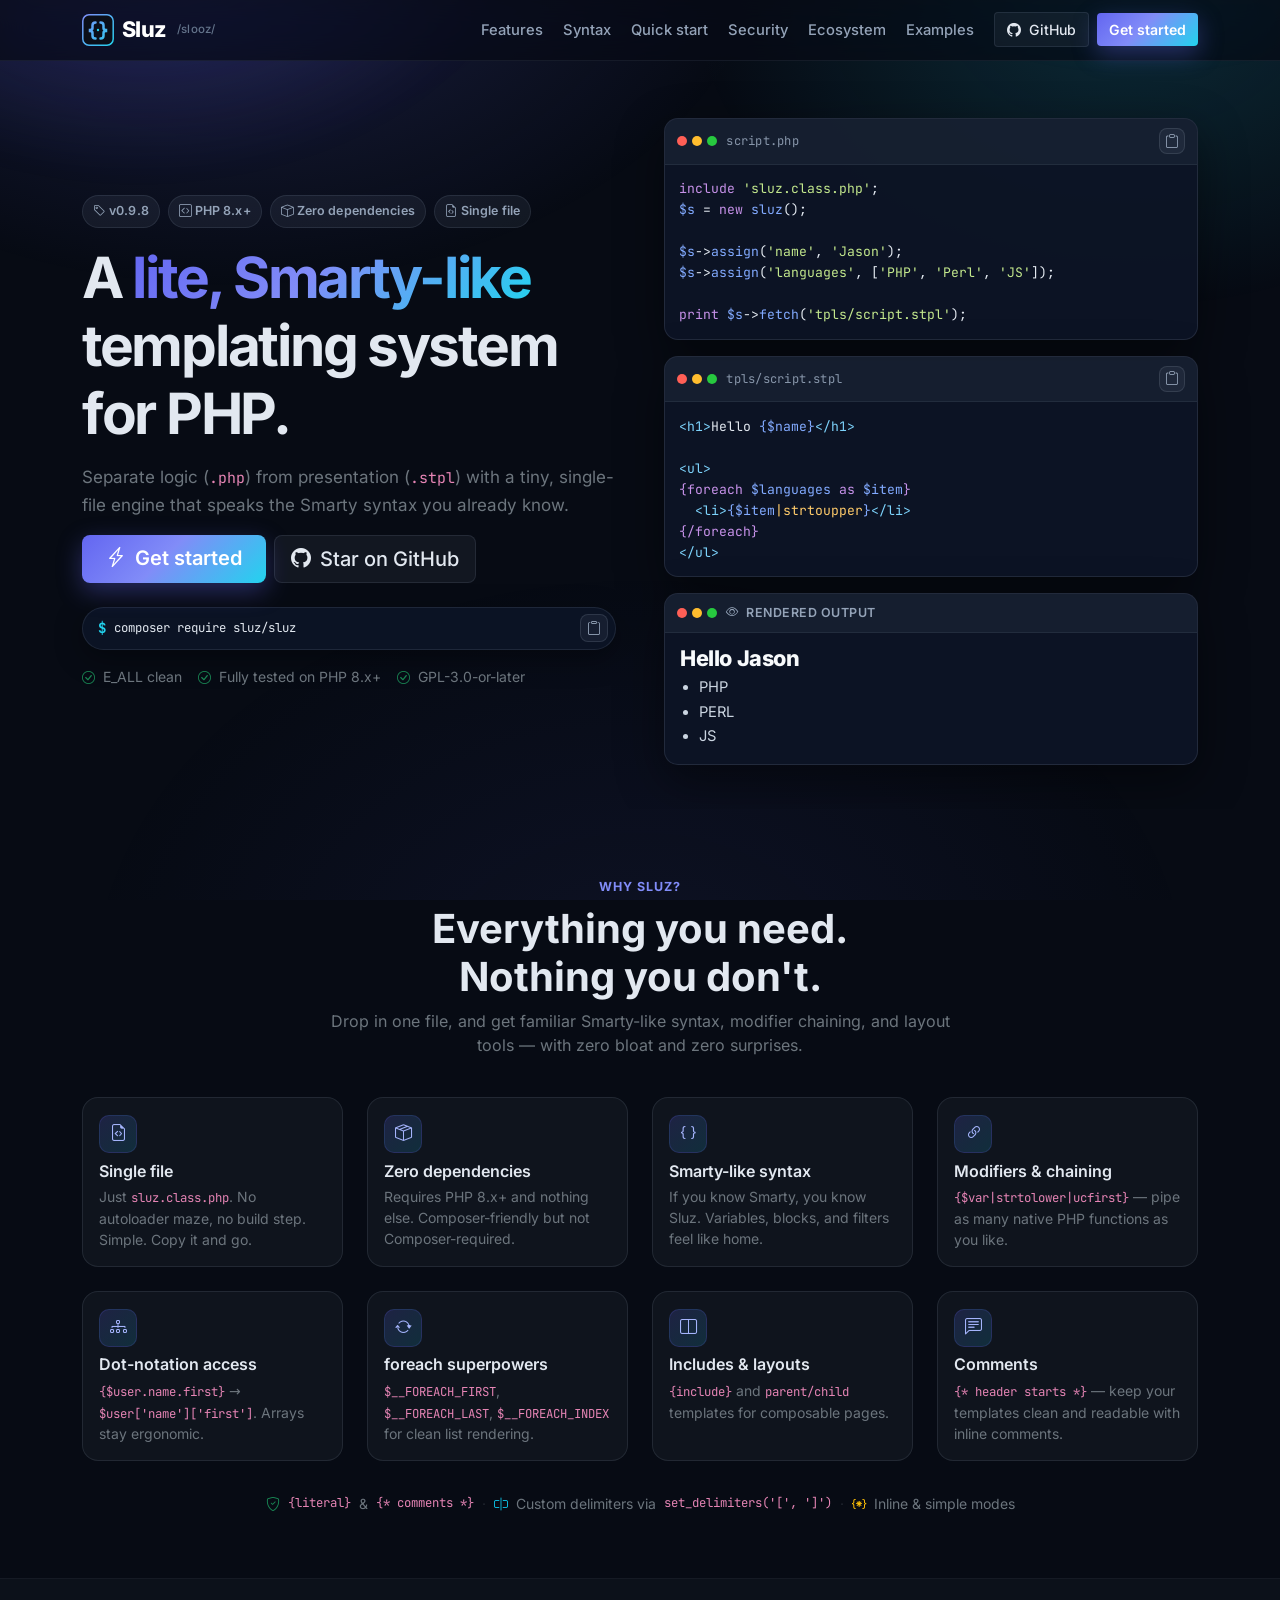
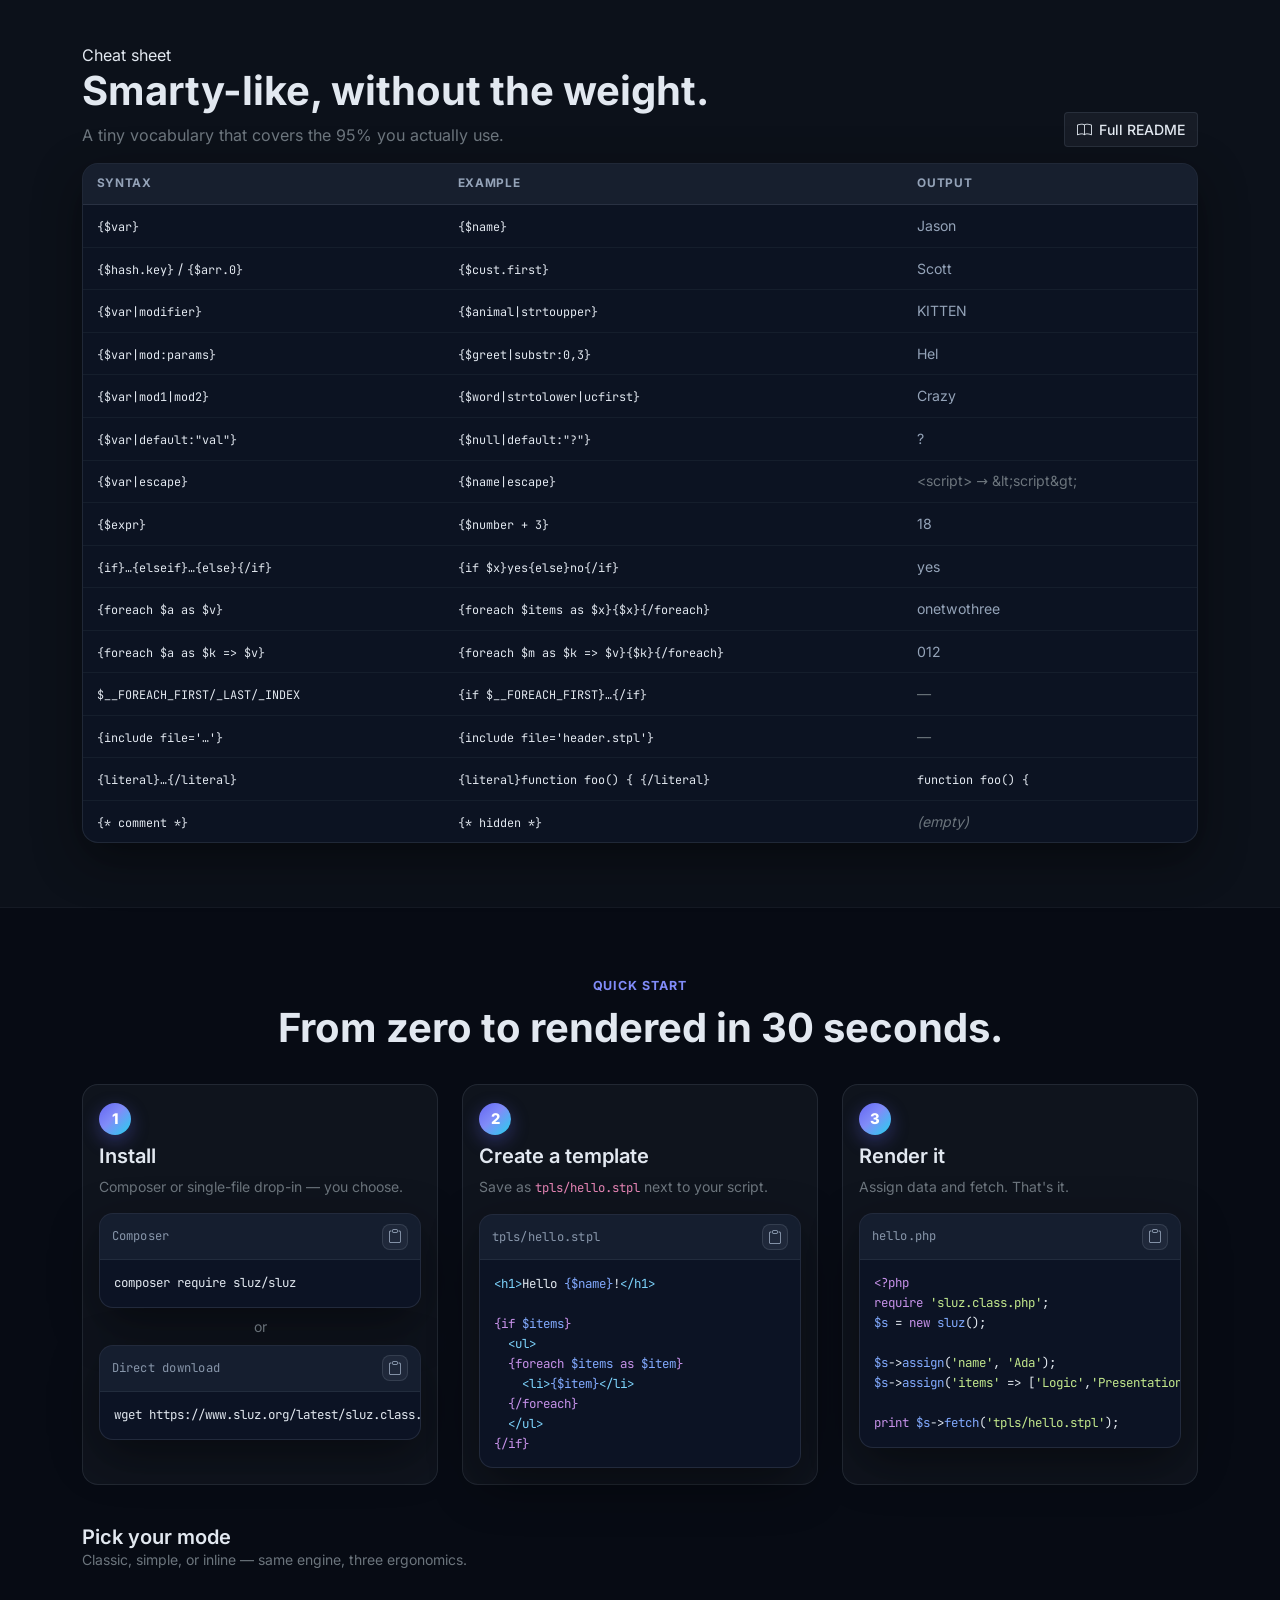
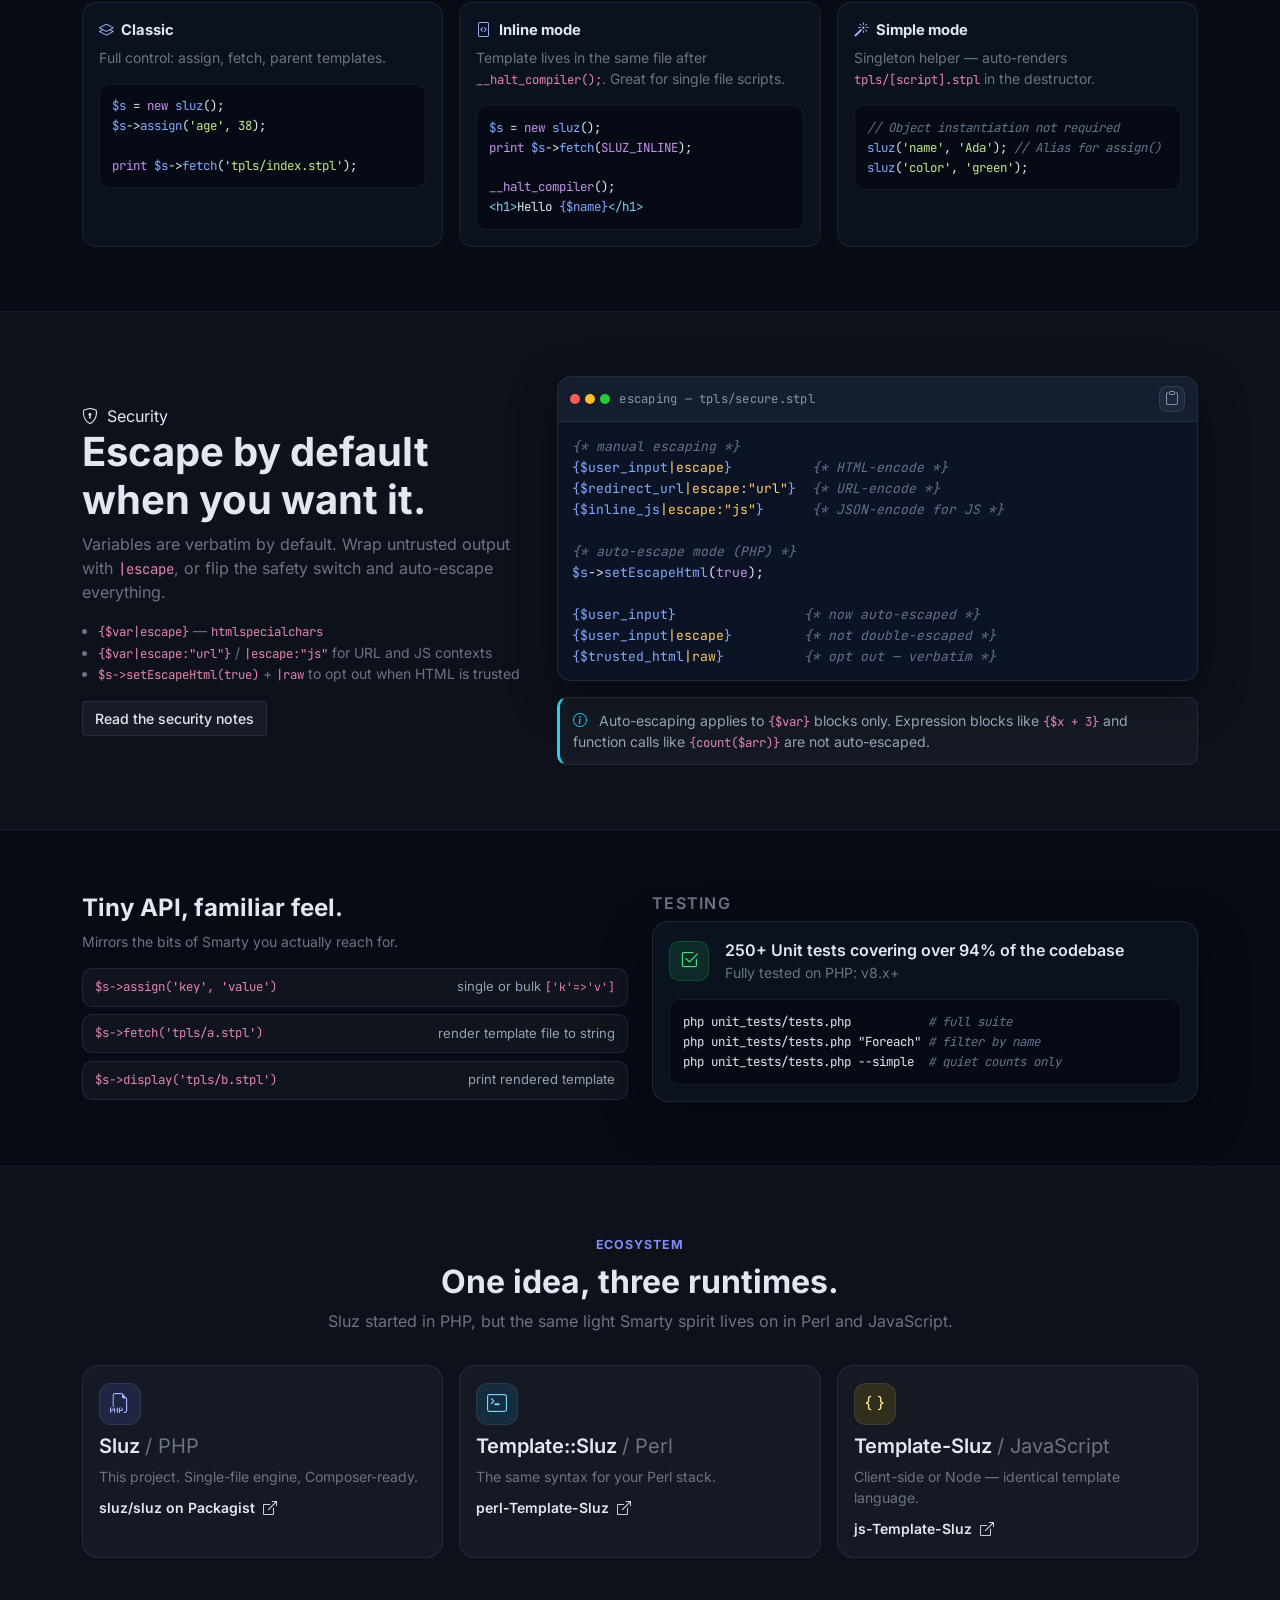
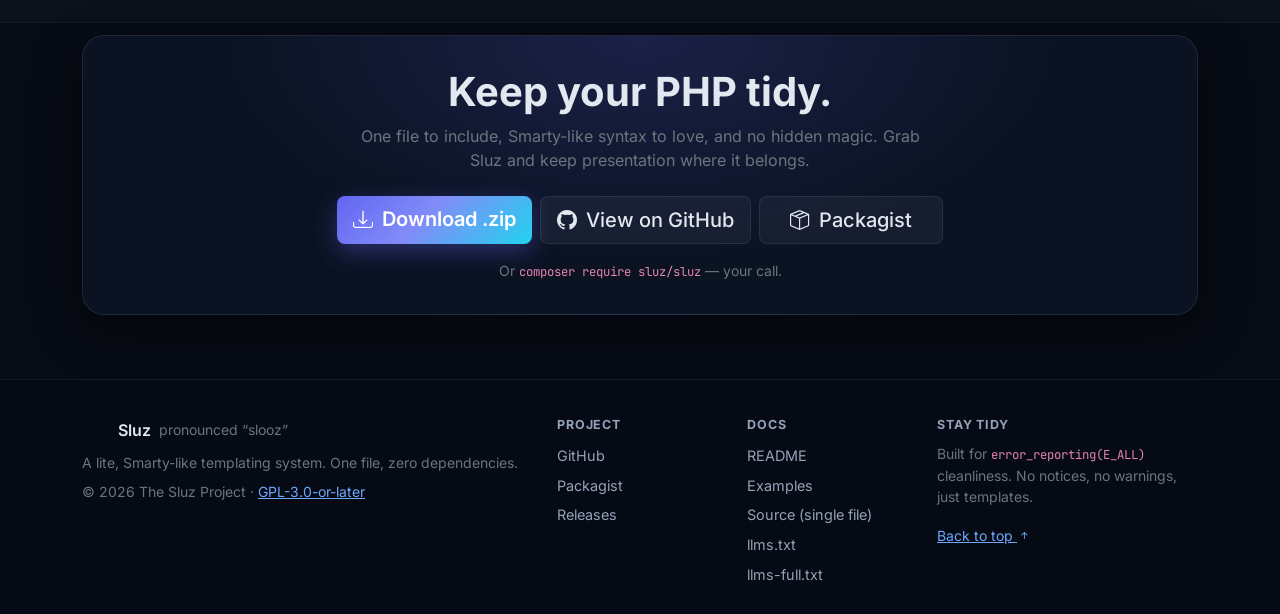
==== index.html @ ad4cb5ab "Change the function box to a box about comments" ====
<!doctype html>
<html lang="en" data-bs-theme="dark">
<head>
	<meta charset="utf-8">
	<meta name="viewport" content="width=device-width, initial-scale=1">
	<title>Sluz — A lite, Smarty-like PHP templating engine</title>
	<meta name="description" content="Sluz is a minimalistic, zero-dependency, single-file PHP templating engine with familiar Smarty-like syntax. Separate logic (.php) from presentation (.stpl).">
	<meta name="theme-color" content="#0b0f19">
	<link rel="canonical" href="https://sluz.org/">
	<link rel="alternate" type="text/markdown" title="Sluz LLM docs (index)" href="/llms.txt">
	<link rel="alternate" type="text/markdown" title="Sluz LLM docs (full)" href="/llms-full.txt">
	<meta property="og:title" content="Sluz — A lite, Smarty-like PHP templating engine">
	<meta property="og:description" content="Single-file · Zero dependencies · PHP 8.x+ · Smarty-like syntax for clean .stpl templates.">
	<meta property="og:type" content="website">
	<meta property="og:url" content="https://sluz.org/">
	<link rel="icon" type="image/svg+xml" href="img/favicon.svg">
	<!-- Local vendor assets — no CDN -->
	<link rel="stylesheet" href="vendor/bootstrap/bootstrap.min.css">
	<link rel="stylesheet" href="vendor/bootstrap-icons/bootstrap-icons.min.css">
	<link rel="stylesheet" href="css/style.css">
	<script type="application/ld+json">
	{
		"@context": "https://schema.org",
		"@type": "SoftwareApplication",
		"name": "Sluz",
		"applicationCategory": "DeveloperApplication",
		"operatingSystem": "PHP 8.x+",
		"description": "Minimalistic single-file PHP templating engine with Smarty-like syntax.",
		"softwareVersion": "0.9.8",
		"offers": { "@type": "Offer", "price": "0", "priceCurrency": "USD" },
		"license": "https://www.gnu.org/licenses/gpl-3.0.html"
	}
	</script>
</head>
<body data-bs-spy="scroll" data-bs-target="#mainNavList" data-bs-smooth-scroll="true" tabindex="0">

	<!-- Navbar -->
	<nav id="mainNav" class="navbar navbar-expand-lg fixed-top">
		<div class="container">
			<a class="navbar-brand d-flex align-items-center gap-2" href="#top">
				<span class="brand-mark" aria-hidden="true">
					<svg viewBox="0 0 64 64" width="32" height="32" role="img" aria-label="Sluz logo">
						<defs>
							<linearGradient id="gNav" x1="0" y1="0" x2="64" y2="64" gradientUnits="userSpaceOnUse">
								<stop offset="0" stop-color="#818cf8"/><stop offset="1" stop-color="#22d3ee"/>
							</linearGradient>
						</defs>
						<rect width="64" height="64" rx="14" fill="#0b0f19"/>
						<rect x="1.6" y="1.6" width="60.8" height="60.8" rx="12.4" fill="none" stroke="url(#gNav)" stroke-width="3"/>
						<path d="M27 17c-4 0-6 2-6 5.5V28c0 2.5-1.7 4-5 4v2c3.3 0 5 1.5 5 4v5.5c0 3.5 2 5.5 6 5.5" fill="none" stroke="url(#gNav)" stroke-width="5" stroke-linecap="round"/>
						<path d="M37 17c4 0 6 2 6 5.5V28c0 2.5 1.7 4 5 4v2c-3.3 0-5 1.5-5 4v5.5c0 3.5-2 5.5-6 5.5" fill="none" stroke="url(#gNav)" stroke-width="5" stroke-linecap="round"/>
						<circle cx="32" cy="32" r="2.4" fill="#22d3ee"/>
					</svg>
				</span>
				<span class="brand-text">Sluz</span>
				<span class="brand-pron d-none d-sm-inline">/slooz/</span>
			</a>
			<button class="navbar-toggler" type="button" data-bs-toggle="collapse" data-bs-target="#navMenu" aria-controls="navMenu" aria-expanded="false" aria-label="Toggle navigation">
				<span class="navbar-toggler-icon"></span>
			</button>
			<div class="collapse navbar-collapse" id="navMenu">
				<ul class="navbar-nav ms-auto align-items-lg-center gap-lg-1" id="mainNavList">
					<li class="nav-item"><a class="nav-link" href="#features">Features</a></li>
					<li class="nav-item"><a class="nav-link" href="#syntax">Syntax</a></li>
					<li class="nav-item"><a class="nav-link" href="#quickstart">Quick start</a></li>
					<li class="nav-item"><a class="nav-link" href="#security">Security</a></li>
					<li class="nav-item"><a class="nav-link" href="#ecosystem">Ecosystem</a></li>
					<li class="nav-item"><a class="nav-link" href="https://www.sluz.org/docs/">Examples</a></li>
					<li class="nav-item ms-lg-2">
						<a class="btn btn-ghost btn-sm" href="https://github.com/scottchiefbaker/sluz" target="_blank" rel="noopener">
							<i class="bi bi-github me-1"></i> GitHub
						</a>
					</li>
					<li class="nav-item ms-lg-1">
						<a class="btn btn-gradient btn-sm" href="#quickstart">Get started</a>
					</li>
				</ul>
			</div>
		</div>
	</nav>

	<!-- Hero -->
	<header id="top" class="hero position-relative overflow-hidden">
		<div class="hero-glow" aria-hidden="true"></div>
		<div class="container position-relative">
			<div class="row align-items-center g-4 g-lg-5">
				<div class="col-lg-6">
					<div class="reveal">
						<div class="hero-badges d-flex flex-wrap gap-2 mb-3">
							<span class="badge-soft" title="Current version"><i class="bi bi-tag me-1"></i> v0.9.8</span>
							<span class="badge-soft" title="For modern PHP"><i class="bi bi-code-square me-1"></i> PHP 8.x+</span>
							<span class="badge-soft"><i class="bi bi-box me-1"></i> Zero dependencies</span>
							<span class="badge-soft"><i class="bi bi-file-earmark-code me-1"></i> Single file</span>
						</div>
						<h1 class="display-5 fw-bold lh-tight mb-3">
							A <span class="text-gradient">lite, Smarty-like</span><br>templating system<br>for PHP.
						</h1>
						<p class="lead text-secondary mb-3">
							Separate logic (<code>.php</code>) from presentation (<code>.stpl</code>) with a
							tiny, single-file engine that speaks the Smarty syntax you already know.
						</p>
						<div class="d-flex flex-wrap gap-2 mb-4 hero-actions">
							<a class="btn btn-gradient btn-lg" href="#quickstart"><i class="bi bi-lightning-charge me-1"></i> Get started</a>
							<a class="btn btn-ghost btn-lg" href="https://github.com/scottchiefbaker/sluz" target="_blank" rel="noopener"><i class="bi bi-github me-1"></i> Star on GitHub</a>
						</div>
						<div class="cmd-pill d-flex align-items-center gap-2" data-code>
							<span class="cmd-prompt">$</span>
							<code id="install-cmd">composer require sluz/sluz</code>
							<button class="copy-btn" type="button" data-copy-target="#install-cmd" aria-label="Copy install command">
								<i class="bi bi-clipboard"></i>
							</button>
						</div>
						<div class="hero-meta d-flex flex-wrap gap-3 mt-3 small text-secondary">
							<span><i class="bi bi-check-circle me-1 text-success"></i> E_ALL clean</span>
							<span><i class="bi bi-check-circle me-1 text-success"></i> Fully tested on PHP 8.x+</span>
							<span><i class="bi bi-check-circle me-1 text-success"></i> GPL-3.0-or-later</span>
						</div>
					</div>
				</div>

				<div class="col-lg-6">
					<div class="reveal" style="--delay:120ms">
						<div class="code-stack">
							<div class="row g-3">
								<div class="col-12">
									<div class="window" data-code>
										<div class="window-head">
											<span class="dots"><i></i><i></i><i></i></span>
											<span class="window-title">script.php</span>
											<button class="copy-btn sm" type="button" data-copy-target="#code-php" aria-label="Copy PHP example"><i class="bi bi-clipboard"></i></button>
										</div>
<pre><code id="code-php"><span class="tk-kw">include</span> <span class="tk-str">'sluz.class.php'</span>;
<span class="tk-var">$s</span> = <span class="tk-kw">new</span> <span class="tk-fn">sluz</span>();

<span class="tk-var">$s</span>-><span class="tk-fn">assign</span>(<span class="tk-str">'name'</span>, <span class="tk-str">'Jason'</span>);
<span class="tk-var">$s</span>-><span class="tk-fn">assign</span>(<span class="tk-str">'languages'</span>, [<span class="tk-str">'PHP'</span>, <span class="tk-str">'Perl'</span>, <span class="tk-str">'JS'</span>]);

<span class="tk-kw">print</span> <span class="tk-var">$s</span>-><span class="tk-fn">fetch</span>(<span class="tk-str">'tpls/script.stpl'</span>);</code></pre>
									</div>
								</div>
								<div class="col-12">
									<div class="window" data-code>
										<div class="window-head">
											<span class="dots"><i></i><i></i><i></i></span>
											<span class="window-title">tpls/script.stpl</span>
											<button class="copy-btn sm" type="button" data-copy-target="#code-stpl" aria-label="Copy template example"><i class="bi bi-clipboard"></i></button>
										</div>
<pre><code id="code-stpl"><span class="tk-tag">&lt;h1&gt;</span>Hello <span class="tk-var">{$name</span><span class="tk-var">}</span><span class="tk-tag">&lt;/h1&gt;</span>

<span class="tk-tag">&lt;ul&gt;</span>
<span class="tk-kw">{foreach</span> <span class="tk-var">$languages</span> <span class="tk-kw">as</span> <span class="tk-var">$item</span><span class="tk-kw">}</span>
	<span class="tk-tag">&lt;li&gt;</span><span class="tk-var">{$item</span><span class="tk-mod">|strtoupper</span><span class="tk-var">}</span><span class="tk-tag">&lt;/li&gt;</span>
<span class="tk-kw">{/foreach}</span>
<span class="tk-tag">&lt;/ul&gt;</span>
</code></pre>
									</div>
								</div>
								<div class="col-12">
									<div class="preview-window">
										<div class="preview-head">
											<span class="dots"><i></i><i></i><i></i></span>
											<span><i class="bi bi-eye me-1"></i> Rendered output</span>
										</div>
										<div class="preview-body">
											<div class="preview-title">Hello Jason</div>
											<ul class="preview-list">
												<li>PHP</li><li>PERL</li><li>JS</li>
											</ul>
										</div>
									</div>
								</div>
							</div>
						</div>
					</div>
				</div>
			</div>
		</div>
	</header>

	<!-- Features -->
	<section id="features" class="section">
		<div class="container">
			<div class="section-head text-center mx-auto reveal">
				<div class="eyebrow">Why Sluz?</div>
				<h2 class="h1 fw-bold">Everything you need.<br>Nothing you don't.</h2>
				<p class="text-secondary mx-auto" style="max-width:640px">Drop in one file, and get familiar Smarty-like syntax, modifier chaining, and layout tools — with zero bloat and zero surprises.</p>
			</div>

			<div class="row g-3 g-lg-4 mt-1">
				<div class="col-md-6 col-lg-3 reveal"><div class="feature-card h-100">
					<div class="icon-wrap"><i class="bi bi-file-earmark-code"></i></div>
					<h3 class="h6 fw-semibold">Single file</h3>
					<p class="small text-secondary mb-0">Just <code>sluz.class.php</code>. No autoloader maze, no build step. Simple. Copy it and go.</p>
				</div></div>
				<div class="col-md-6 col-lg-3 reveal" style="--delay:60ms"><div class="feature-card h-100">
					<div class="icon-wrap"><i class="bi bi-box-seam"></i></div>
					<h3 class="h6 fw-semibold">Zero dependencies</h3>
					<p class="small text-secondary mb-0">Requires PHP 8.x+ and nothing else. Composer-friendly but not Composer-required.</p>
				</div></div>
				<div class="col-md-6 col-lg-3 reveal" style="--delay:120ms"><div class="feature-card h-100">
					<div class="icon-wrap"><i class="bi bi-braces"></i></div>
					<h3 class="h6 fw-semibold">Smarty-like syntax</h3>
					<p class="small text-secondary mb-0">If you know Smarty, you know Sluz. Variables, blocks, and filters feel like home.</p>
				</div></div>
				<div class="col-md-6 col-lg-3 reveal" style="--delay:180ms"><div class="feature-card h-100">
					<div class="icon-wrap"><i class="bi bi-link-45deg"></i></div>
					<h3 class="h6 fw-semibold">Modifiers &amp; chaining</h3>
					<p class="small text-secondary mb-0"><code>{$var|strtolower|ucfirst}</code> — pipe as many native PHP functions as you like.</p>
				</div></div>

				<div class="col-md-6 col-lg-3 reveal"><div class="feature-card h-100">
					<div class="icon-wrap"><i class="bi bi-diagram-3"></i></div>
					<h3 class="h6 fw-semibold">Dot-notation access</h3>
					<p class="small text-secondary mb-0"><code>{$user.name.first}</code> &rarr; <code>$user['name']['first']</code>. Arrays stay ergonomic.</p>
				</div></div>
				<div class="col-md-6 col-lg-3 reveal" style="--delay:60ms"><div class="feature-card h-100">
					<div class="icon-wrap"><i class="bi bi-arrow-repeat"></i></div>
					<h3 class="h6 fw-semibold">foreach superpowers</h3>
					<p class="small text-secondary mb-0"><code>$__FOREACH_FIRST</code>, <code>$__FOREACH_LAST</code>, <code>$__FOREACH_INDEX</code> for clean list rendering.</p>
				</div></div>
				<div class="col-md-6 col-lg-3 reveal" style="--delay:120ms"><div class="feature-card h-100">
					<div class="icon-wrap"><i class="bi bi-layout-split"></i></div>
					<h3 class="h6 fw-semibold">Includes &amp; layouts</h3>
					<p class="small text-secondary mb-0"><code>{include}</code> and <code>parent/child</code> templates for composable pages.</p>
				</div></div>
				<div class="col-md-6 col-lg-3 reveal" style="--delay:180ms"><div class="feature-card h-100">
					<div class="icon-wrap"><i class="bi bi-chat-left-text"></i></div>
					<h3 class="h6 fw-semibold">Comments</h3>
					<p class="small text-secondary mb-0"><code>{* header starts *}</code> — keep your templates clean and readable with inline comments.</p>
				</div></div>
			</div>

			<div class="row g-2 mt-4 justify-content-center text-center small text-secondary reveal">
				<div class="col-auto d-flex align-items-center gap-2"><i class="bi bi-shield-check text-success"></i> <code>{literal}</code> &amp; <code>{* comments *}</code></div>
				<div class="col-auto d-none d-sm-block opacity-25">·</div>
				<div class="col-auto d-flex align-items-center gap-2"><i class="bi bi-input-cursor text-info"></i> Custom delimiters via <code>set_delimiters('[', ']')</code></div>
				<div class="col-auto d-none d-sm-block opacity-25">·</div>
				<div class="col-auto d-flex align-items-center gap-2"><i class="bi bi-braces-asterisk text-warning"></i> Inline &amp; simple modes</div>
			</div>
		</div>
	</section>

	<!-- Syntax -->
	<section id="syntax" class="section section-alt">
		<div class="container">
			<div class="row align-items-end g-3 mb-3">
				<div class="col-lg-8 reveal">
					<div class="eyebrow">Cheat sheet</div>
					<h2 class="h1 fw-bold mb-2">Smarty-like, without the weight.</h2>
					<p class="text-secondary mb-0">A tiny vocabulary that covers the 95% you actually use.</p>
				</div>
				<div class="col-lg-4 text-lg-end reveal" style="--delay:80ms">
					<a class="btn btn-ghost btn-sm" href="https://github.com/scottchiefbaker/sluz#readme" target="_blank" rel="noopener"><i class="bi bi-book me-1"></i> Full README</a>
				</div>
			</div>

			<div class="syntax-wrap reveal">
				<div class="table-responsive">
					<table class="table syntax-table align-middle mb-0">
						<thead>
							<tr><th>Syntax</th><th>Example</th><th>Output</th></tr>
						</thead>
						<tbody>
							<tr><td><code>{$var}</code></td><td><code>{$name}</code></td><td>Jason</td></tr>
							<tr><td><code>{$hash.key}</code> / <code>{$arr.0}</code></td><td><code>{$cust.first}</code></td><td>Scott</td></tr>
							<tr><td><code>{$var|modifier}</code></td><td><code>{$animal|strtoupper}</code></td><td>KITTEN</td></tr>
							<tr><td><code>{$var|mod:params}</code></td><td><code>{$greet|substr:0,3}</code></td><td>Hel</td></tr>
							<tr><td><code>{$var|mod1|mod2}</code></td><td><code>{$word|strtolower|ucfirst}</code></td><td>Crazy</td></tr>
							<tr><td><code>{$var|default:"val"}</code></td><td><code>{$null|default:"?"}</code></td><td>?</td></tr>
							<tr><td><code>{$var|escape}</code></td><td><code>{$name|escape}</code></td><td class="text-secondary">&lt;script&gt; → &amp;lt;script&amp;gt;</td></tr>
							<tr><td><code>{$expr}</code></td><td><code>{$number + 3}</code></td><td>18</td></tr>
							<tr><td><code>{if}…{elseif}…{else}{/if}</code></td><td><code>{if $x}yes{else}no{/if}</code></td><td>yes</td></tr>
							<tr><td><code>{foreach $a as $v}</code></td><td><code>{foreach $items as $x}{$x}{/foreach}</code></td><td>onetwothree</td></tr>
							<tr><td><code>{foreach $a as $k => $v}</code></td><td><code>{foreach $m as $k => $v}{$k}{/foreach}</code></td><td>012</td></tr>
							<tr><td><code>$__FOREACH_FIRST/_LAST/_INDEX</code></td><td><code>{if $__FOREACH_FIRST}…{/if}</code></td><td class="text-secondary">—</td></tr>
							<tr><td><code>{include file='…'}</code></td><td><code>{include file='header.stpl'}</code></td><td class="text-secondary">—</td></tr>
							<tr><td><code>&#123;literal&#125;…&#123;/literal&#125;</code></td><td><code>&#123;literal&#125;function foo() &#123; &#123;/literal&#125;</code></td><td><code>function foo() &#123;</code></td></tr>
							<tr><td><code>{* comment *}</code></td><td><code>{* hidden *}</code></td><td class="text-secondary"><em>(empty)</em></td></tr>
							</tbody>
					</table>
				</div>
			</div>
		</div>
	</section>

	<!-- Quick start -->
	<section id="quickstart" class="section">
		<div class="container">
			<div class="section-head text-center mx-auto reveal">
				<div class="eyebrow">Quick start</div>
				<h2 class="h1 fw-bold">From zero to rendered in 30 seconds.</h2>
			</div>

			<div class="row g-4 mt-1">
				<div class="col-lg-4 reveal">
					<div class="step-card h-100">
						<div class="step-num">1</div>
						<h3 class="h5 fw-semibold">Install</h3>
						<p class="small text-secondary">Composer or single-file drop-in — you choose.</p>
						<div class="d-flex flex-column gap-2 mt-3">
							<div class="window window-compact" data-code>
								<div class="window-head"><span class="window-title">Composer</span><button class="copy-btn sm" type="button" data-copy-target="#qs-install-composer" aria-label="Copy Composer command"><i class="bi bi-clipboard"></i></button></div>
<pre><code id="qs-install-composer">composer require sluz/sluz</code></pre>
							</div>
							<div class="text-center small text-secondary">or</div>
							<div class="window window-compact" data-code>
								<div class="window-head"><span class="window-title">Direct download</span><button class="copy-btn sm" type="button" data-copy-target="#qs-install-curl" aria-label="Copy curl command"><i class="bi bi-clipboard"></i></button></div>
<pre><code id="qs-install-curl">wget https://www.sluz.org/latest/sluz.class.php</code></pre>
							</div>
						</div>
					</div>
				</div>
				<div class="col-lg-4 reveal" style="--delay:80ms">
					<div class="step-card h-100">
						<div class="step-num">2</div>
						<h3 class="h5 fw-semibold">Create a template</h3>
						<p class="small text-secondary">Save as <code>tpls/hello.stpl</code> next to your script.</p>
						<div class="window window-compact mt-3" data-code>
							<div class="window-head"><span class="window-title">tpls/hello.stpl</span><button class="copy-btn sm" type="button" data-copy-target="#qs-tpl" aria-label="Copy"><i class="bi bi-clipboard"></i></button></div>
<pre><code id="qs-tpl"><span class="tk-tag">&lt;h1&gt;</span>Hello <span class="tk-var">{$name}</span>!<span class="tk-tag">&lt;/h1&gt;</span>

<span class="tk-kw">{if</span> <span class="tk-var">$items</span><span class="tk-kw">}</span>
	<span class="tk-tag">&lt;ul&gt;</span>
	<span class="tk-kw">{foreach</span> <span class="tk-var">$items</span> <span class="tk-kw">as</span> <span class="tk-var">$item</span><span class="tk-kw">}</span>
		<span class="tk-tag">&lt;li&gt;</span><span class="tk-var">{$item}</span><span class="tk-tag">&lt;/li&gt;</span>
	<span class="tk-kw">{/foreach}</span>
	<span class="tk-tag">&lt;/ul&gt;</span>
<span class="tk-kw">{/if}</span></code></pre>
						</div>
					</div>
				</div>
				<div class="col-lg-4 reveal" style="--delay:160ms">
					<div class="step-card h-100">
						<div class="step-num">3</div>
						<h3 class="h5 fw-semibold">Render it</h3>
						<p class="small text-secondary">Assign data and fetch. That's it.</p>
						<div class="window window-compact mt-3" data-code>
							<div class="window-head"><span class="window-title">hello.php</span><button class="copy-btn sm" type="button" data-copy-target="#qs-php" aria-label="Copy"><i class="bi bi-clipboard"></i></button></div>
<pre><code id="qs-php"><span class="tk-kw">&lt;?php</span>
<span class="tk-kw">require</span> <span class="tk-str">'sluz.class.php'</span>;
<span class="tk-var">$s</span> = <span class="tk-kw">new</span> <span class="tk-fn">sluz</span>();

<span class="tk-var">$s</span>-><span class="tk-fn">assign</span>(<span class="tk-str">'name'</span>, <span class="tk-str">'Ada'</span>);
<span class="tk-var">$s</span>-><span class="tk-fn">assign</span>(<span class="tk-str">'items'</span> => [<span class="tk-str">'Logic'</span>,<span class="tk-str">'Presentation'</span>]);

<span class="tk-kw">print</span> <span class="tk-var">$s</span>-><span class="tk-fn">fetch</span>(<span class="tk-str">'tpls/hello.stpl'</span>);
</code></pre>
						</div>
					</div>
				</div>
			</div>

			<!-- Modes -->
			<div class="row g-3 mt-4">
				<div class="col-12 reveal"><h3 class="h5 fw-semibold mb-0">Pick your mode</h3><p class="small text-secondary">Classic, simple, or inline — same engine, three ergonomics.</p></div>
				<div class="col-md-4 reveal"><div class="mode-card h-100">
					<div class="mode-head"><i class="bi bi-layers"></i> Classic</div>
					<p class="small text-secondary">Full control: assign, fetch, parent templates.</p>
<pre class="mode-code"><code><span class="tk-var">$s</span> = <span class="tk-kw">new</span> <span class="tk-fn">sluz</span>();
<span class="tk-var">$s</span>-><span class="tk-fn">assign</span>(<span class="tk-str">'age', 38</span>);

<span class="tk-kw">print</span> <span class="tk-var">$s</span>-><span class="tk-fn">fetch</span>(<span class="tk-str">'tpls/index.stpl'</span>);</code></pre>
				</div></div>
				<div class="col-md-4 reveal" style="--delay:60ms"><div class="mode-card h-100">
					<div class="mode-head"><i class="bi bi-file-code"></i> Inline mode</div>
					<p class="small text-secondary">Template lives in the same file after <code>__halt_compiler();</code>. Great for single file scripts.</p>
<pre class="mode-code"><code><span class="tk-var">$s</span> = <span class="tk-kw">new</span> <span class="tk-fn">sluz</span>();
<span class="tk-kw">print</span> <span class="tk-var">$s</span>-><span class="tk-fn">fetch</span>(<span class="tk-kw">SLUZ_INLINE</span>);

<span class="tk-kw">__halt_compiler</span>();
<span class="tk-tag">&lt;h1&gt;</span>Hello <span class="tk-var">{$name}</span><span class="tk-tag">&lt;/h1&gt;</span></code></pre>
				</div></div>
				<div class="col-md-4 reveal" style="--delay:120ms"><div class="mode-card h-100">
					<div class="mode-head"><i class="bi bi-magic"></i> Simple mode</div>
					<p class="small text-secondary">Singleton helper — auto-renders <code>tpls/[script].stpl</code> in the destructor.</p>
<pre class="mode-code"><code><span class="tk-cmt">// Object instantiation not required</span>
<span class="tk-fn">sluz</span>(<span class="tk-str">'name'</span>, <span class="tk-str">'Ada'</span>); <span class="tk-cmt">// Alias for assign()</span>
<span class="tk-fn">sluz</span>(<span class="tk-str">'color'</span>, <span class="tk-str">'green'</span>);</code></pre>
				</div></div>
			</div>
		</div>
	</section>

	<!-- Security -->
	<section id="security" class="section section-alt">
		<div class="container">
			<div class="row g-4 align-items-center">
				<div class="col-lg-5 reveal">
					<div class="eyebrow"><i class="bi bi-shield-lock me-1"></i> Security</div>
					<h2 class="h1 fw-bold">Escape by default when you want it.</h2>
					<p class="text-secondary">Variables are verbatim by default. Wrap untrusted output with <code>|escape</code>, or flip the safety switch and auto-escape everything.</p>
					<ul class="small text-secondary ps-3">
						<li><code>{$var|escape}</code> — <code>htmlspecialchars</code></li>
						<li><code>{$var|escape:"url"}</code> / <code>|escape:"js"</code> for URL and JS contexts</li>
						<li><code>$s-&gt;setEscapeHtml(true)</code> + <code>|raw</code> to opt out when HTML is trusted</li>
					</ul>
					<div class="d-flex gap-2 mt-3">
						<a class="btn btn-ghost btn-sm" href="https://github.com/scottchiefbaker/sluz#-security" target="_blank" rel="noopener">Read the security notes</a>
					</div>
				</div>
				<div class="col-lg-7 reveal" style="--delay:100ms">
					<div class="window" data-code>
						<div class="window-head">
							<span class="dots"><i></i><i></i><i></i></span>
							<span class="window-title">escaping — tpls/secure.stpl</span>
							<button class="copy-btn sm" type="button" data-copy-target="#code-secure" aria-label="Copy"><i class="bi bi-clipboard"></i></button>
						</div>
<pre><code id="code-secure"><span class="tk-cmt">{* manual escaping *}</span>
<span class="tk-var">{$user_input</span><span class="tk-mod">|escape</span><span class="tk-var">}</span>					<span class="tk-cmt">{* HTML-encode *}</span>
<span class="tk-var">{$redirect_url</span><span class="tk-mod">|escape:"url"</span><span class="tk-var">}</span>	<span class="tk-cmt">{* URL-encode *}</span>
<span class="tk-var">{$inline_js</span><span class="tk-mod">|escape:"js"</span><span class="tk-var">}</span>			<span class="tk-cmt">{* JSON-encode for JS *}</span>

<span class="tk-cmt">{* auto-escape mode (PHP) *}</span>
<span class="tk-var">$s</span>-><span class="tk-fn">setEscapeHtml</span>(<span class="tk-kw">true</span>);

<span class="tk-var">{$user_input}</span>								 <span class="tk-cmt">{* now auto-escaped *}</span>
<span class="tk-var">{$user_input</span><span class="tk-mod">|escape</span><span class="tk-var">}</span>				 <span class="tk-cmt">{* not double-escaped *}</span>
<span class="tk-var">{$trusted_html</span><span class="tk-mod">|raw</span><span class="tk-var">}</span>					 <span class="tk-cmt">{* opt out — verbatim *}</span></code></pre>
					</div>
					<div class="callout mt-3">
						<i class="bi bi-info-circle me-2 text-info"></i> Auto-escaping applies to <code>{$var}</code> blocks only. Expression blocks like <code>{$x + 3}</code> and function calls like <code>{count($arr)}</code> are not auto-escaped.
					</div>
				</div>
			</div>
		</div>
	</section>

	<!-- API quick ref -->
	<section class="section">
		<div class="container">
			<div class="row g-4">
				<div class="col-lg-6 reveal">
					<h2 class="h4 fw-bold">Tiny API, familiar feel.</h2>
					<p class="small text-secondary">Mirrors the bits of Smarty you actually reach for.</p>
					<div class="api-list">
						<div class="api-row"><code>$s-&gt;assign('key', 'value')</code><span>single or bulk <code>['k'=>'v']</code></span></div>
						<div class="api-row"><code>$s-&gt;fetch('tpls/a.stpl')</code><span>render template file to string</span></div>
						<div class="api-row"><code>$s-&gt;display('tpls/b.stpl')</code><span>print rendered template</span></div>
					</div>
				</div>
				<div class="col-lg-6 reveal" style="--delay:80ms">
					<h3 class="h6 fw-semibold text-secondary text-uppercase ls-wide">Testing</h3>
					<div class="req-card">
						<div class="d-flex align-items-center gap-3 mb-3">
							<div class="req-icon"><i class="bi bi-check2-square"></i></div>
							<div>
								<div class="fw-semibold">250+ Unit tests covering over 94% of the codebase</div>
								<div class="small text-secondary">Fully tested on PHP: v8.x+</div>
							</div>
						</div>
<pre class="req-code"><code>php unit_tests/tests.php           <span class="tk-cmt"># full suite</span>
php unit_tests/tests.php "Foreach" <span class="tk-cmt"># filter by name</span>
php unit_tests/tests.php --simple  <span class="tk-cmt"># quiet counts only</span></code></pre>
					</div>
				</div>
			</div>
		</div>
	</section>

	<!-- Ecosystem -->
	<section id="ecosystem" class="section section-alt">
		<div class="container">
			<div class="section-head text-center mx-auto reveal">
				<div class="eyebrow">Ecosystem</div>
				<h2 class="h2 fw-bold">One idea, three runtimes.</h2>
				<p class="text-secondary">Sluz started in PHP, but the same light Smarty spirit lives on in Perl and JavaScript.</p>
			</div>
			<div class="row g-3 justify-content-center mt-1">
				<div class="col-md-4 reveal"><a class="eco-card h-100 text-decoration-none" href="https://github.com/scottchiefbaker/sluz" target="_blank" rel="noopener">
					<div class="eco-icon php"><i class="bi bi-filetype-php"></i></div>
					<h3 class="h5 fw-semibold">Sluz <span class="text-secondary fw-normal">/ PHP</span></h3>
					<p class="small text-secondary mb-2">This project. Single-file engine, Composer-ready.</p>
					<span class="small fw-semibold">sluz/sluz on Packagist <i class="bi bi-box-arrow-up-right ms-1"></i></span>
				</a></div>
				<div class="col-md-4 reveal" style="--delay:80ms"><a class="eco-card h-100 text-decoration-none" href="https://github.com/scottchiefbaker/perl-Template-Sluz" target="_blank" rel="noopener">
					<div class="eco-icon perl"><i class="bi bi-terminal"></i></div>
					<h3 class="h5 fw-semibold">Template::Sluz <span class="text-secondary fw-normal">/ Perl</span></h3>
					<p class="small text-secondary mb-2">The same syntax for your Perl stack.</p>
					<span class="small fw-semibold">perl-Template-Sluz <i class="bi bi-box-arrow-up-right ms-1"></i></span>
				</a></div>
				<div class="col-md-4 reveal" style="--delay:160ms"><a class="eco-card h-100 text-decoration-none" href="https://github.com/scottchiefbaker/js-Template-Sluz" target="_blank" rel="noopener">
					<div class="eco-icon js"><i class="bi bi-braces"></i></div>
					<h3 class="h5 fw-semibold">Template-Sluz <span class="text-secondary fw-normal">/ JavaScript</span></h3>
					<p class="small text-secondary mb-2">Client-side or Node — identical template language.</p>
					<span class="small fw-semibold">js-Template-Sluz <i class="bi bi-box-arrow-up-right ms-1"></i></span>
				</a></div>
			</div>
		</div>
	</section>

	<!-- CTA -->
	<section class="section cta-section">
		<div class="container">
			<div class="cta-card text-center reveal">
				<h2 class="h1 fw-bold mb-2">Keep your PHP tidy.</h2>
				<p class="text-secondary mx-auto mb-4" style="max-width:560px">One file to include, Smarty-like syntax to love, and no hidden magic. Grab Sluz and keep presentation where it belongs.</p>
				<div class="d-flex flex-wrap justify-content-center gap-2 cta-actions">
					<a class="btn btn-gradient btn-lg" href="https://github.com/scottchiefbaker/sluz/releases/latest" target="_blank" rel="noopener"><i class="bi bi-download me-1"></i> Download .zip</a>
					<a class="btn btn-ghost btn-lg" href="https://github.com/scottchiefbaker/sluz" target="_blank" rel="noopener"><i class="bi bi-github me-1"></i> View on GitHub</a>
					<a class="btn btn-ghost btn-lg" href="https://packagist.org/packages/sluz/sluz" target="_blank" rel="noopener"><i class="bi bi-box-seam me-1"></i> Packagist</a>
				</div>
				<div class="small text-secondary mt-3">Or <code>composer require sluz/sluz</code> — your call.</div>
			</div>
		</div>
	</section>

	<!-- Footer -->
	<footer class="footer">
		<div class="container">
			<div class="row g-4">
				<div class="col-lg-5">
					<div class="d-flex align-items-center gap-2 mb-2">
						<span class="brand-mark sm" aria-hidden="true">
							<svg viewBox="0 0 64 64" width="28" height="28"><use href="#gNav"/></svg>
						</span>
						<span class="fw-semibold">Sluz</span> <span class="text-secondary small">pronounced “slooz”</span>
					</div>
					<p class="small text-secondary mb-2">A lite, Smarty-like templating system. One file, zero dependencies.</p>
					<p class="small text-secondary mb-0">© 2026 The Sluz Project · <a href="https://www.gnu.org/licenses/gpl-3.0.html" target="_blank" rel="noopener">GPL-3.0-or-later</a></p>
				</div>
				<div class="col-6 col-lg-2">
					<div class="footer-head">Project</div>
					<ul class="footer-links">
						<li><a href="https://github.com/scottchiefbaker/sluz" target="_blank" rel="noopener">GitHub</a></li>
						<li><a href="https://packagist.org/packages/sluz/sluz" target="_blank" rel="noopener">Packagist</a></li>
						<li><a href="https://github.com/scottchiefbaker/sluz/releases" target="_blank" rel="noopener">Releases</a></li>
					</ul>
				</div>
				<div class="col-6 col-lg-2">
					<div class="footer-head">Docs</div>
					<ul class="footer-links">
						<li><a href="https://github.com/scottchiefbaker/sluz#readme" target="_blank" rel="noopener">README</a></li>
						<li><a href="https://www.sluz.org/docs/" target="_blank" rel="noopener">Examples</a></li>
						<li><a href="https://www.sluz.org/latest/sluz.class.php" target="_blank" rel="noopener">Source (single file)</a></li>
						<li><a href="/llms.txt">llms.txt</a></li>
						<li><a href="/llms-full.txt">llms-full.txt</a></li>
					</ul>
				</div>
				<div class="col-12 col-lg-3">
					<div class="footer-head">Stay tidy</div>
					<p class="small text-secondary">Built for <code>error_reporting(E_ALL)</code> cleanliness. No notices, no warnings, just templates.</p>
					<a class="small" href="#top">Back to top <i class="bi bi-arrow-up-short"></i></a>
				</div>
			</div>
		</div>
	</footer>

	<script src="vendor/bootstrap/bootstrap.bundle.min.js"></script>
	<script src="js/site.js"></script>
</body>
</html>
---- css/style.css ----
/* Sluz.org — dark developer aesthetic, all assets local */
@font-face{
  font-family:'Inter';
  font-style:normal;
  font-weight:400 800;
  font-display:swap;
  src:url('../vendor/fonts/inter-latin-var.woff2') format('woff2');
}
@font-face{
  font-family:'JetBrains Mono';
  font-style:normal;
  font-weight:400 700;
  font-display:swap;
  src:url('../vendor/fonts/jetbrains-mono-latin-var.woff2') format('woff2');
}

:root{
  --sluz-bg:#070b14;
  --sluz-bg-soft:#0b1220;
  --sluz-surface:rgba(148,163,184,.07);
  --sluz-surface-2:rgba(148,163,184,.10);
  --sluz-border:rgba(148,163,184,.14);
  --sluz-border-strong:rgba(148,163,184,.22);
  --sluz-text:#e2e8f0;
  --sluz-muted:#94a3b8;
  --sluz-dim:#64748b;
  --sluz-indigo:#6366f1;
  --sluz-cyan:#22d3ee;
  --sluz-violet:#818cf8;
  --sluz-grad:linear-gradient(135deg,#6366f1 0%,#818cf8 45%,#22d3ee 100%);
  --sluz-grad-soft:linear-gradient(135deg,rgba(99,102,241,.18),rgba(34,211,238,.14));
  --sluz-radius:16px;
  --sluz-radius-lg:22px;
  --sluz-shadow:0 16px 48px rgba(0,0,0,.45);
  --bs-body-bg:var(--sluz-bg);
  --bs-body-color:var(--sluz-text);
  --bs-border-color:var(--sluz-border);
  --bs-secondary-color:var(--sluz-muted);
  --bs-link-color:#93c5fd;
  --bs-link-hover-color:#bfdbfe;
}
*{scrollbar-width:thin;scrollbar-color:rgba(148,163,184,.35) transparent}
html{scroll-padding-top:84px}
body{
  font-family:'Inter',system-ui,-apple-system,Segoe UI,Roboto,Helvetica,Arial,sans-serif;
  background:var(--sluz-bg);
  color:var(--sluz-text);
  -webkit-font-smoothing:antialiased;
  text-rendering:optimizeLegibility;
}
body::before{
  content:"";
  position:fixed;inset:0;pointer-events:none;z-index:-1;
  background:
    radial-gradient(900px 600px at 18% -8%, rgba(99,102,241,.22), transparent 60%),
    radial-gradient(700px 500px at 88% 0%, rgba(34,211,238,.16), transparent 62%),
    radial-gradient(800px 600px at 50% 110%, rgba(99,102,241,.08), transparent 70%);
}

/* Navbar */
.navbar{
  background:rgba(7,11,20,.72);
  backdrop-filter:saturate(1.4) blur(14px);
  -webkit-backdrop-filter:saturate(1.4) blur(14px);
  border-bottom:1px solid rgba(148,163,184,.10);
  transition:background .2s, box-shadow .2s, border-color .2s;
  padding-block:.55rem;
}
.navbar.is-scrolled{
  background:rgba(7,11,20,.88);
  box-shadow:0 8px 32px rgba(0,0,0,.35);
  border-bottom-color:rgba(148,163,184,.16);
}
.navbar-brand{font-weight:800;letter-spacing:-.03em}
.brand-text{font-size:1.35rem;line-height:1}
.brand-pron{font-size:.72rem;font-weight:500;color:var(--sluz-dim);letter-spacing:.02em;margin-left:.15rem}
.brand-mark{display:inline-flex;align-items:center;justify-content:center}
.brand-mark.sm{opacity:.9}
.navbar .nav-link{font-size:.92rem;font-weight:500;color:var(--sluz-muted)!important}
.navbar .nav-link:hover,.navbar .nav-link.active{color:var(--sluz-text)!important}
.navbar-toggler{border-color:var(--sluz-border)}

/* Buttons */
.btn-gradient{
  background:var(--sluz-grad);border:0;color:#fff;font-weight:600;
  box-shadow:0 8px 24px rgba(99,102,241,.35);
}
.btn-gradient:hover{color:#fff;filter:brightness(1.06);transform:translateY(-1px)}
.btn-gradient:active{transform:none;filter:brightness(.98)}
.btn-ghost{
  background:rgba(148,163,184,.08);border:1px solid var(--sluz-border);color:var(--sluz-text);font-weight:500;
}
.btn-ghost:hover{background:rgba(148,163,184,.13);border-color:var(--sluz-border-strong);color:#fff}
.btn-sm{padding:.38rem .75rem;font-size:.88rem}

@media (max-width:991.98px){
  #navMenu .btn{min-width:10em;text-align:center;margin-bottom:.75rem}
  #navMenu .nav-item.ms-lg-2,
  #navMenu .nav-item.ms-lg-1{margin-left:0}
}

/* Hero */
.hero{padding:118px 0 44px}
.hero-glow{
  position:absolute;inset:-40% -20% auto -20%;height:620px;pointer-events:none;
  background:
    radial-gradient(560px 380px at 22% 38%, rgba(99,102,241,.30), transparent 70%),
    radial-gradient(520px 360px at 78% 22%, rgba(34,211,238,.22), transparent 72%);
  filter:blur(22px);opacity:.9;
}
.display-5{font-size:clamp(2.15rem, 4.8vw + .6rem, 3.55rem);letter-spacing:-.04em}
.text-gradient{
  background:var(--sluz-grad);
  -webkit-background-clip:text;background-clip:text;
  -webkit-text-fill-color:transparent;
}
.hero-badges .badge-soft{
  display:inline-flex;align-items:center;
  font-size:.78rem;font-weight:600;letter-spacing:.01em;
  padding:.38rem .62rem;border-radius:999px;
  background:rgba(148,163,184,.09);border:1px solid var(--sluz-border);color:var(--sluz-muted);
}
.lead{font-size:1.06rem;line-height:1.6}
.hero-actions .btn,
.cta-actions .btn{min-width:11.5rem;text-align:center;justify-content:center}
code{font-family:'JetBrains Mono',ui-monospace,monospace;font-size:.88em}
code, pre, .window pre, .mode-code, .req-code, .cmd-pill code{
  font-variant-ligatures:none;
  font-feature-settings:"liga" 0, "calt" 0;
}
/* Prevent "|escape" splitting — keep pipe with modifier */
code{overflow-wrap:normal;word-break:keep-all}
li code, p code, .callout code{white-space:nowrap}
.tk-mod{white-space:nowrap}
.cmd-pill{
  background:rgba(13,21,38,.92);border:1px solid var(--sluz-border);border-radius:999px;
  padding:.42rem .42rem .42rem .95rem;
  font-family:'JetBrains Mono',monospace;font-size:.88rem;
  box-shadow:0 8px 28px rgba(0,0,0,.35);
  width:100%;
  max-width:100%;
}
.cmd-prompt{color:var(--sluz-cyan);font-weight:700}
.cmd-pill code{color:#e2e8f0;white-space:nowrap;flex:1 1 auto;overflow:hidden;text-overflow:ellipsis}
.cmd-pill .copy-btn{margin-left:auto;flex-shrink:0}
.hero-meta i{font-size:.95em}

/* Code windows */
.window{
  background:rgba(13,21,38,.94);border:1px solid rgba(148,163,184,.16);
  border-radius:14px;overflow:hidden;box-shadow:var(--sluz-shadow);
}
.window-head{
  display:flex;align-items:center;gap:.6rem;
  padding:.58rem .72rem;
  background:rgba(148,163,184,.07);border-bottom:1px solid rgba(148,163,184,.10);
  font-size:.78rem;color:var(--sluz-muted);
}
.window-head .dots{display:inline-flex;gap:.32rem;align-items:center}
.window-head .dots i{width:10px;height:10px;border-radius:50%;display:inline-block}
.window-head .dots i:nth-child(1){background:#ff5f56}
.window-head .dots i:nth-child(2){background:#ffbd2e}
.window-head .dots i:nth-child(3){background:#27c93f}
.window-title{font-family:'JetBrains Mono',monospace;font-size:.76rem;letter-spacing:.02em;opacity:.9}
.window-head .copy-btn{margin-left:auto}
.window pre{
  margin:0;padding:.85rem .9rem;
  font-family:'JetBrains Mono',monospace;font-size:.82rem;line-height:1.6;
  color:#e2e8f0;overflow:auto;white-space:pre;tab-size:2;
}
.window-compact pre{font-size:.78rem}
.tk-kw{color:#c792ea}
.tk-var{color:#82aaff}
.tk-str{color:#c3e88d}
.tk-tag{color:#7dd3fc}
.tk-mod{color:#ffcb6b}
.tk-fn{color:#82aaff}
.tk-cmt{color:#64748b;font-style:italic}
.preview-window{
  background:rgba(13,21,38,.94);border:1px solid rgba(148,163,184,.16);
  border-radius:14px;overflow:hidden;box-shadow:var(--sluz-shadow);
}
.preview-head{
  display:flex;align-items:center;gap:.6rem;
  padding:.58rem .72rem;
  font-size:.78rem;color:var(--sluz-muted);text-transform:uppercase;letter-spacing:.04em;font-weight:600;
  background:rgba(148,163,184,.07);border-bottom:1px solid rgba(148,163,184,.10);
}
.preview-head .dots{display:inline-flex;gap:.32rem;align-items:center}
.preview-head .dots i{width:10px;height:10px;border-radius:50%;display:inline-block}
.preview-head .dots i:nth-child(1){background:#ff5f56}
.preview-head .dots i:nth-child(2){background:#ffbd2e}
.preview-head .dots i:nth-child(3){background:#27c93f}
.preview-body{padding:.9rem .95rem;color:#e2e8f0}
.preview-title{font-size:1.35rem;font-weight:800;letter-spacing:-.02em;line-height:1.1;margin-bottom:.35rem;color:#f8fafc}
.preview-list{margin:0;padding-left:1.15rem;font-size:.92rem;color:#cbd5e1}
.preview-list li{margin:.15rem 0}
.code-stack .window{height:100%}

/* Copy buttons */
.copy-btn{
  display:inline-flex;align-items:center;justify-content:center;
  width:28px;height:28px;border-radius:8px;
  border:1px solid rgba(148,163,184,.18);background:rgba(148,163,184,.08);color:var(--sluz-muted);
  transition:all .15s;
}
.copy-btn:hover{background:rgba(148,163,184,.14);color:#fff;border-color:rgba(148,163,184,.28)}
.copy-btn.sm{width:26px;height:26px;font-size:.85rem}
.copy-btn.is-copied{background:rgba(34,197,94,.18);border-color:rgba(34,197,94,.35);color:#4ade80}

/* Sections */
.section{padding:64px 0}
.section-alt{background:rgba(148,163,184,.04);border-block:1px solid rgba(148,163,184,.06)}
.section-head .eyebrow{
  display:inline-flex;align-items:center;gap:.4rem;
  font-size:.78rem;font-weight:700;letter-spacing:.08em;text-transform:uppercase;color:var(--sluz-violet);
  margin-bottom:.5rem;
}
.ls-wide{letter-spacing:.08em}

/* Feature cards */
.feature-card{
  background:rgba(148,163,184,.06);border:1px solid var(--sluz-border);border-radius:16px;
  padding:1.05rem 1rem 1rem;
  transition:transform .18s, border-color .18s, background .18s;
}
.feature-card:hover{transform:translateY(-3px);border-color:rgba(99,102,241,.32);background:rgba(148,163,184,.09)}
.feature-card h3{margin:.55rem 0 .35rem}
.icon-wrap{
  width:38px;height:38px;border-radius:10px;display:inline-flex;align-items:center;justify-content:center;
  background:var(--sluz-grad-soft);border:1px solid rgba(99,102,241,.18);color:#a5b4fc;font-size:1.05rem;
}

/* Syntax */
.syntax-wrap{
  background:rgba(13,21,38,.78);border:1px solid rgba(148,163,184,.14);border-radius:16px;overflow:hidden;
  box-shadow:var(--sluz-shadow);
}
.syntax-table{--bs-table-bg:transparent;--bs-table-color:var(--sluz-text);font-size:.88rem}
.syntax-table thead th{
  font-size:.74rem;font-weight:700;letter-spacing:.06em;text-transform:uppercase;
  color:var(--sluz-muted);background:rgba(148,163,184,.08);border-bottom:1px solid var(--sluz-border);
  padding:.7rem .85rem;
}
.syntax-table tbody td{padding:.62rem .85rem;border-bottom:1px solid rgba(148,163,184,.07);vertical-align:top}
.syntax-table tbody tr:last-child td{border-bottom:0}
.syntax-table tbody tr:hover{background:rgba(148,163,184,.04)}
.syntax-table code{font-size:.84em;color:#e2e8f0}
.syntax-table td:last-child{color:var(--sluz-muted)}

/* Steps */
.step-card{
  background:rgba(148,163,184,.06);border:1px solid var(--sluz-border);border-radius:16px;
  padding:1.1rem 1rem 1rem;
}
.step-num{
  width:32px;height:32px;border-radius:50%;display:inline-flex;align-items:center;justify-content:center;
  background:var(--sluz-grad);color:#fff;font-weight:800;font-size:.92rem;margin-bottom:.6rem;
  box-shadow:0 6px 18px rgba(99,102,241,.35);
}
.mode-card{
  background:rgba(13,21,38,.72);border:1px solid rgba(148,163,184,.12);border-radius:14px;
  padding:1rem;
}
.mode-head{font-weight:700;font-size:.92rem;margin-bottom:.35rem;display:flex;align-items:center;gap:.45rem}
.mode-head i{color:#a5b4fc}
.mode-code{
  margin:.55rem 0 0;padding:.7rem .75rem;
  background:rgba(7,11,20,.9);border:1px solid rgba(148,163,184,.10);border-radius:10px;
  font-family:'JetBrains Mono',monospace;font-size:.78rem;line-height:1.6;overflow:auto;color:#e2e8f0;
}

/* Security */
.callout{
  background:rgba(148,163,184,.06);border:1px solid var(--sluz-border);border-left:3px solid var(--sluz-cyan);
  border-radius:10px;padding:.7rem .8rem;font-size:.88rem;color:var(--sluz-muted);
}

/* API */
.api-list{display:flex;flex-direction:column;gap:.45rem;margin-top:.6rem}
.api-row{
  display:flex;align-items:center;justify-content:space-between;gap:1rem;
  background:rgba(148,163,184,.06);border:1px solid var(--sluz-border);border-radius:10px;
  padding:.55rem .75rem;font-size:.88rem;
}
.api-row span{color:var(--sluz-muted);font-size:.82rem;text-align:right}
.req-card{
  background:rgba(13,21,38,.72);border:1px solid rgba(148,163,184,.14);border-radius:16px;
  padding:1rem;box-shadow:var(--sluz-shadow);
}
.req-icon{
  width:40px;height:40px;border-radius:10px;display:inline-flex;align-items:center;justify-content:center;
  background:rgba(34,197,94,.14);border:1px solid rgba(34,197,94,.22);color:#4ade80;font-size:1.15rem;
}
.req-code{
  margin:0;padding:.75rem .8rem;
  background:rgba(7,11,20,.9);border:1px solid rgba(148,163,184,.10);border-radius:10px;
  font-family:'JetBrains Mono',monospace;font-size:.78rem;line-height:1.6;overflow:auto;color:#e2e8f0;
}

/* Ecosystem */
.eco-card{
  display:block;background:rgba(148,163,184,.06);border:1px solid var(--sluz-border);border-radius:16px;
  padding:1.05rem 1rem;color:var(--sluz-text);
  transition:transform .18s, border-color .18s, background .18s;
}
.eco-card:hover{transform:translateY(-3px);border-color:rgba(99,102,241,.32);background:rgba(148,163,184,.09);color:var(--sluz-text)}
.eco-icon{
  width:42px;height:42px;border-radius:12px;display:inline-flex;align-items:center;justify-content:center;
  font-size:1.25rem;margin-bottom:.6rem;border:1px solid rgba(148,163,184,.14);
}
.eco-icon.php{background:rgba(99,102,241,.16);color:#a5b4fc}
.eco-icon.perl{background:rgba(14,165,233,.14);color:#7dd3fc}
.eco-icon.js{background:rgba(234,179,8,.14);color:#fde68a}

/* CTA */
.cta-section{padding-top:12px}
.cta-card{
  background:radial-gradient(600px 320px at 50% 0%, rgba(99,102,241,.18), transparent 70%), rgba(13,21,38,.82);
  border:1px solid rgba(148,163,184,.14);border-radius:22px;padding:2rem 1.25rem;
  box-shadow:var(--sluz-shadow);
}

/* Footer */
.footer{padding:36px 0 28px;border-top:1px solid rgba(148,163,184,.10);background:rgba(7,11,20,.6)}
.footer-head{font-size:.78rem;font-weight:700;letter-spacing:.07em;text-transform:uppercase;color:var(--sluz-muted);margin-bottom:.55rem}
.footer-links{list-style:none;padding:0;margin:0;display:flex;flex-direction:column;gap:.35rem}
.footer-links a{color:var(--sluz-muted);text-decoration:none;font-size:.9rem}
.footer-links a:hover{color:#fff}

/* Reveal */
.reveal{opacity:0;transform:translateY(14px);transition:opacity .55s ease, transform .55s ease;transition-delay:var(--delay,0ms)}
.reveal.is-visible{opacity:1;transform:none}
@media (prefers-reduced-motion:reduce){
  .reveal{opacity:1;transform:none;transition:none}
  .btn-gradient:hover{transform:none}
  .feature-card:hover,.eco-card:hover{transform:none}
}

/* Responsive tweaks */
@media (max-width: 991.98px){
  .hero{padding-top:96px}
  .section{padding:48px 0}
}
@media (max-width: 575.98px){
  .api-row{flex-direction:column;align-items:flex-start}
  .api-row span{text-align:left}
}
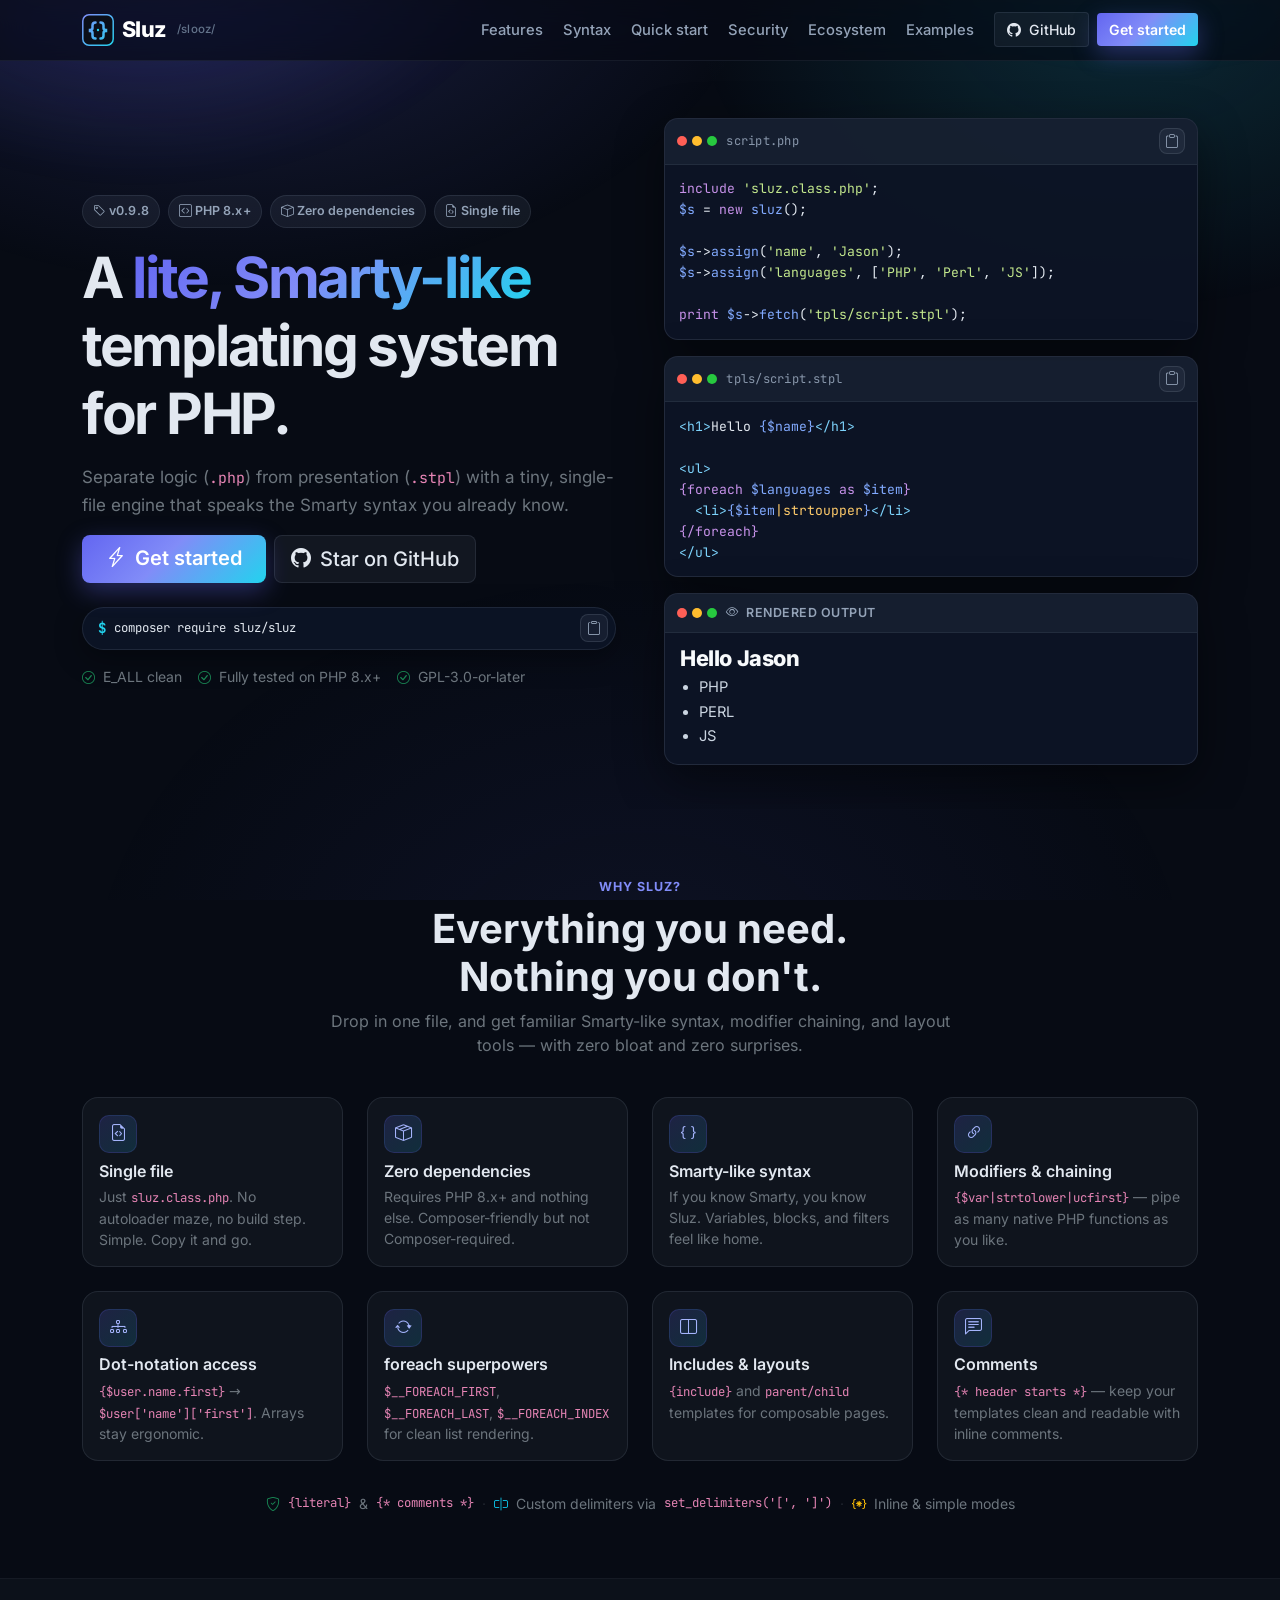
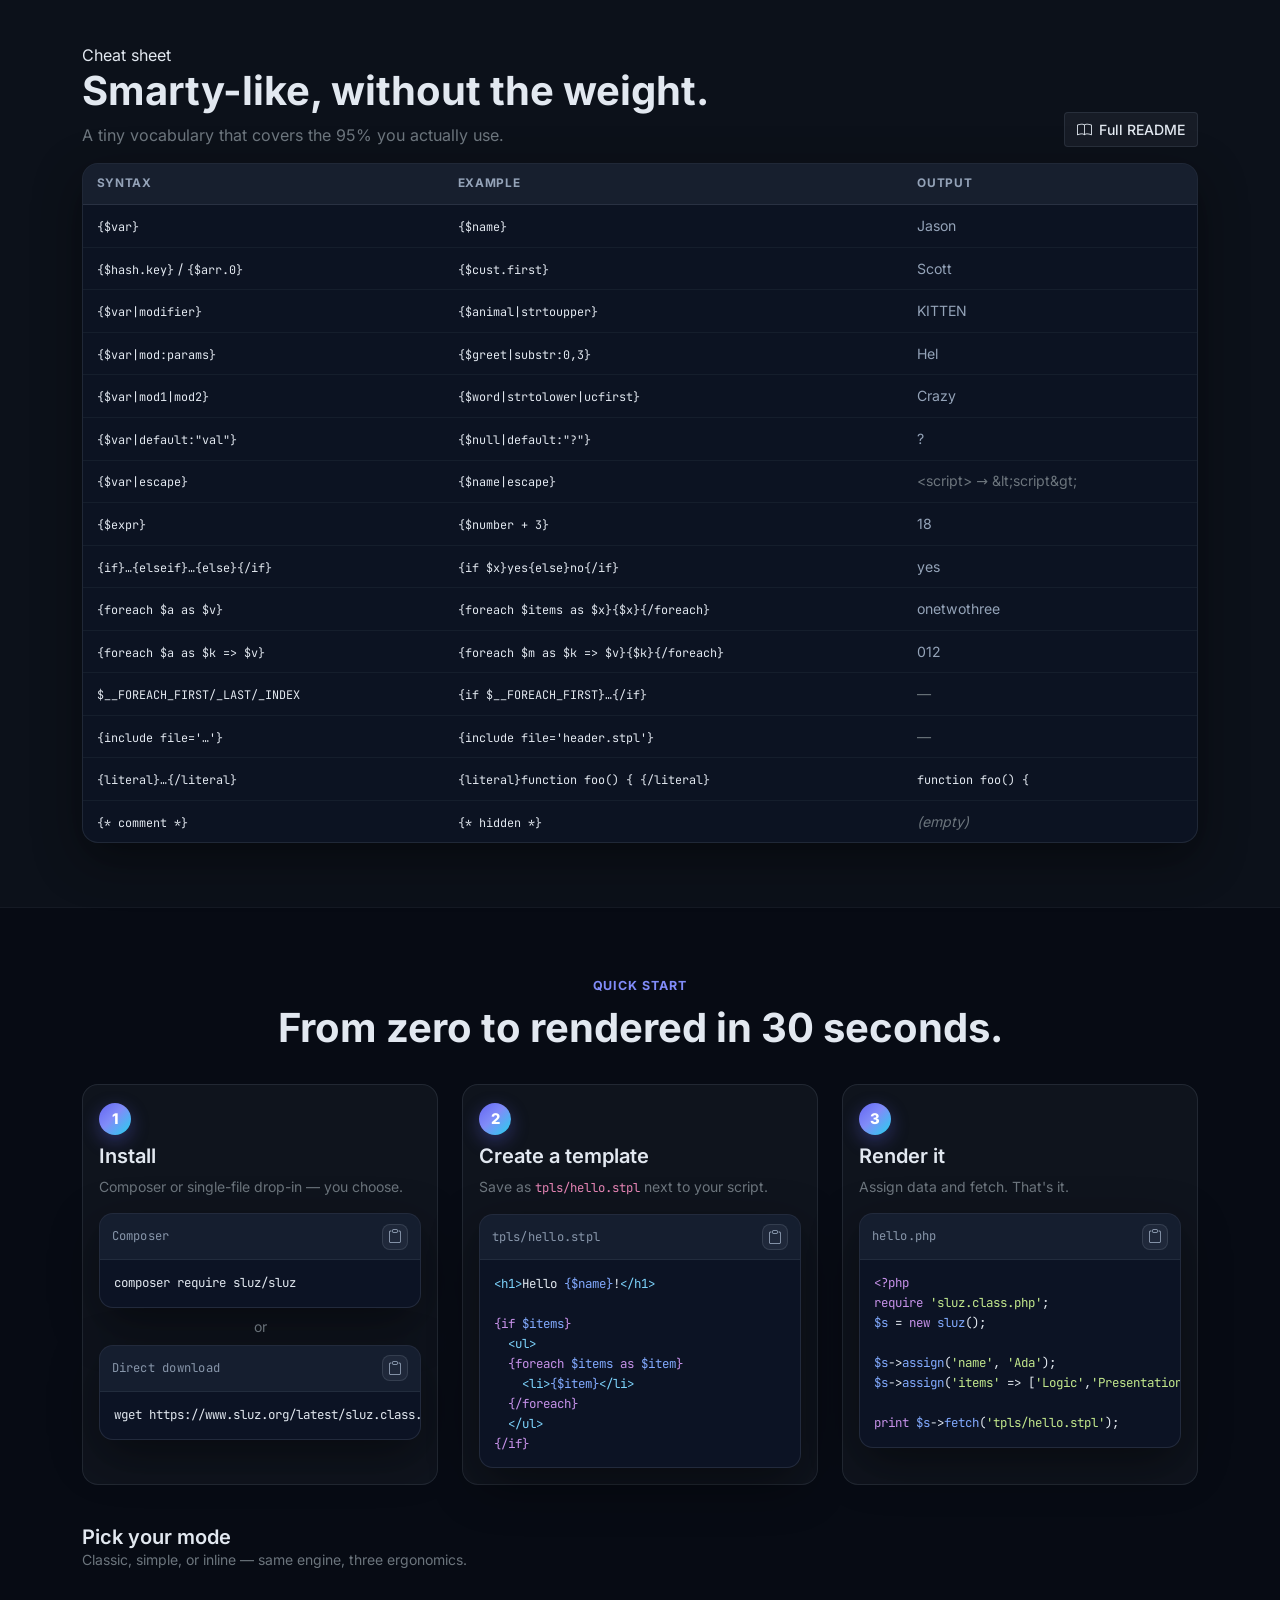
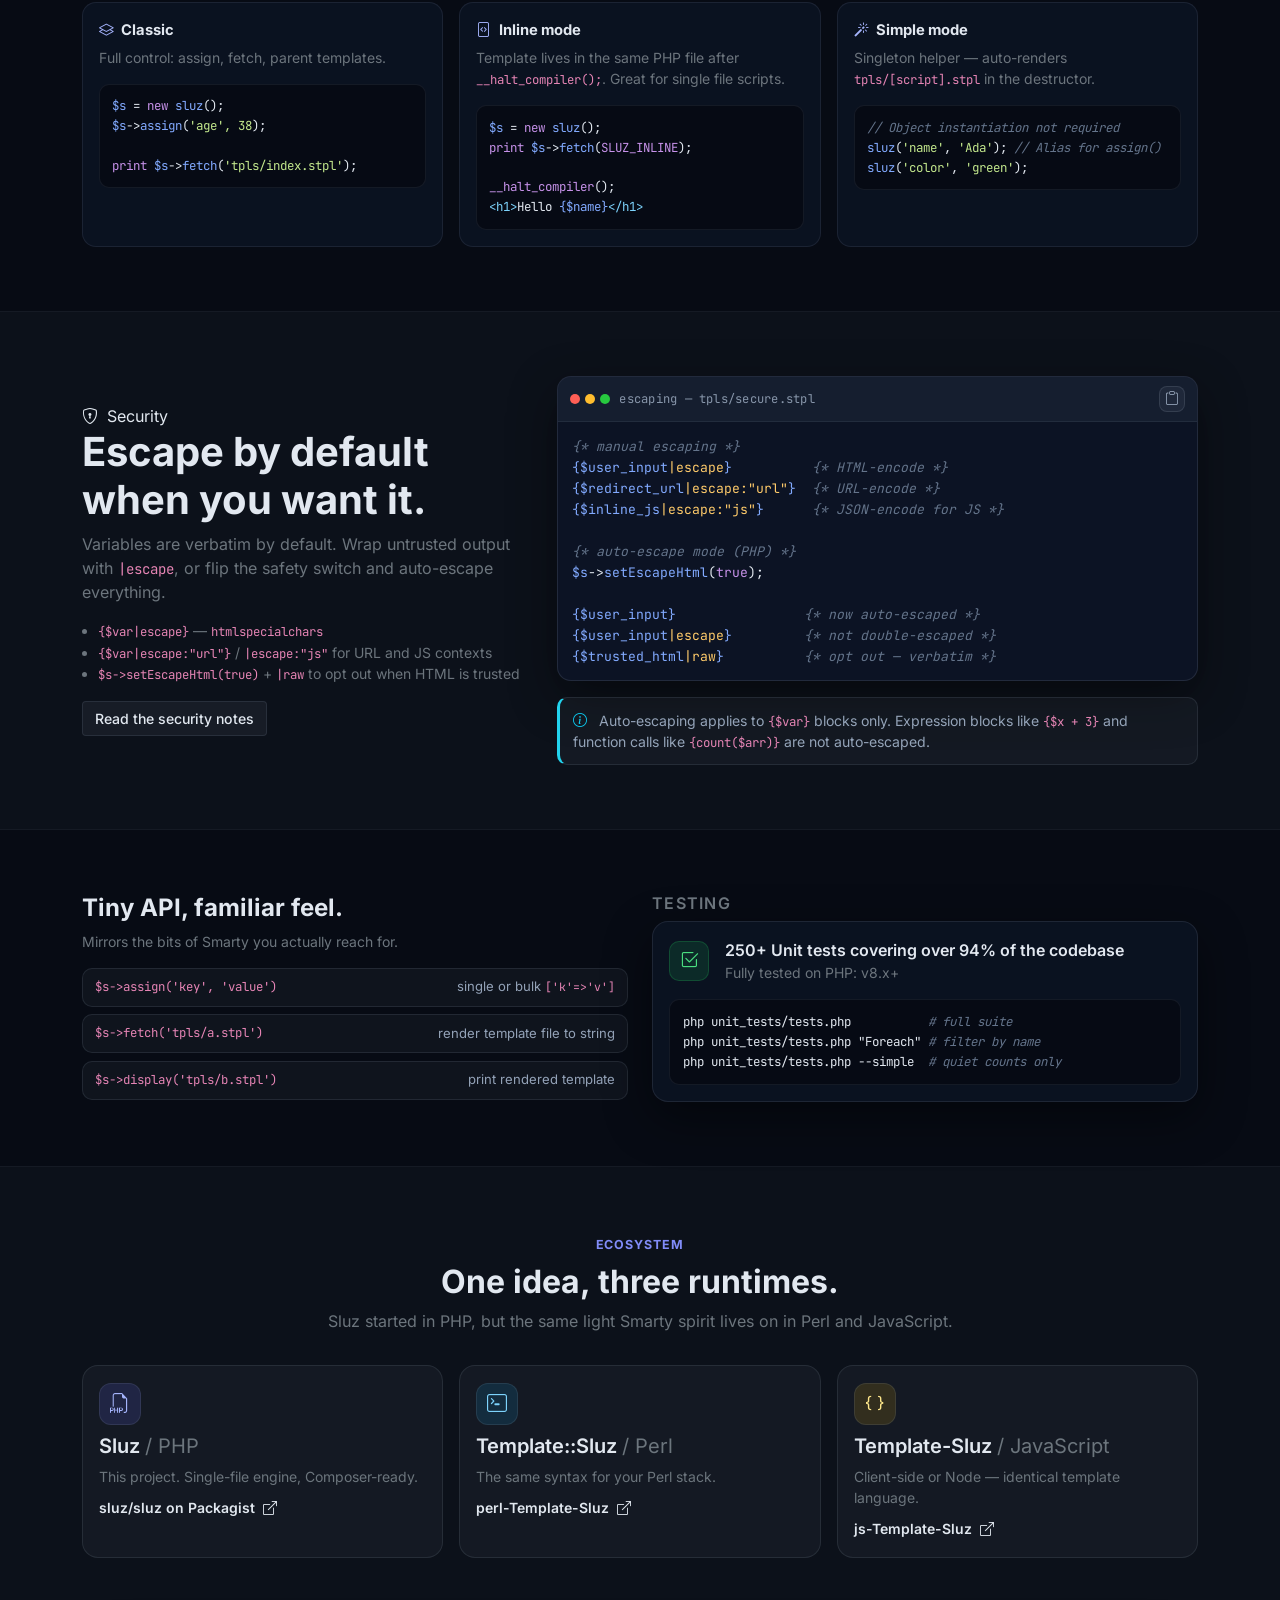
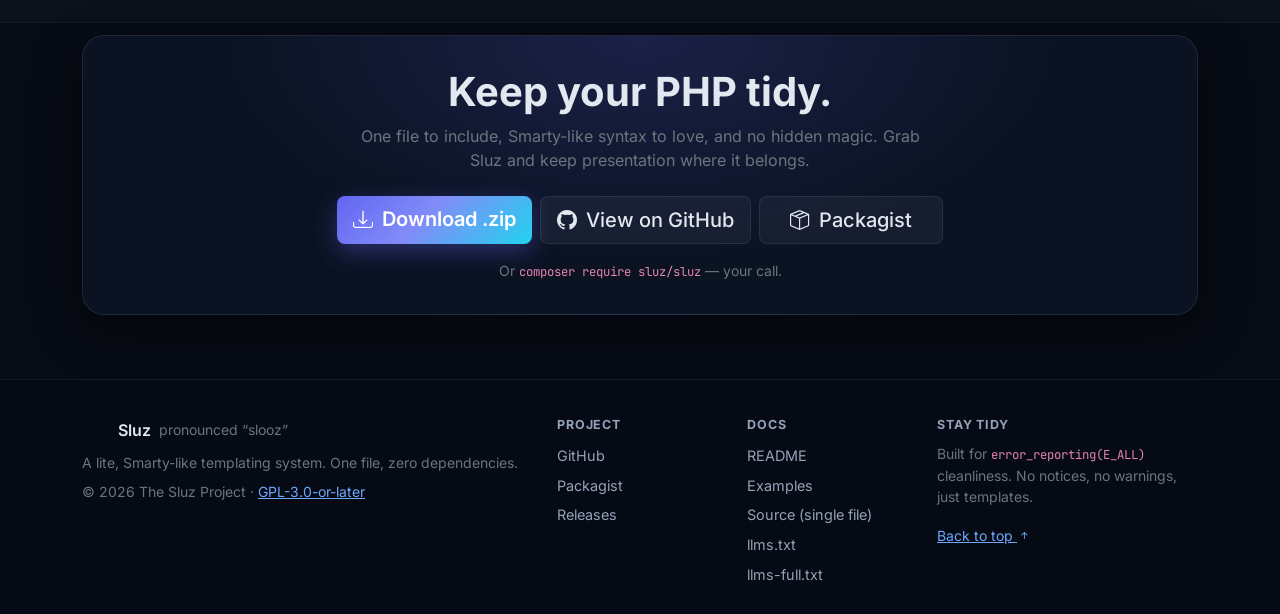
==== commit bf4b8d43: "Add a word" ====
--- a/index.html
+++ b/index.html
@@ -363,7 +363,7 @@
 				</div></div>
 				<div class="col-md-4 reveal" style="--delay:60ms"><div class="mode-card h-100">
 					<div class="mode-head"><i class="bi bi-file-code"></i> Inline mode</div>
-					<p class="small text-secondary">Template lives in the same file after <code>__halt_compiler();</code>. Great for single file scripts.</p>
+					<p class="small text-secondary">Template lives in the same PHP file after <code>__halt_compiler();</code>. Great for single file scripts.</p>
 <pre class="mode-code"><code><span class="tk-var">$s</span> = <span class="tk-kw">new</span> <span class="tk-fn">sluz</span>();
 <span class="tk-kw">print</span> <span class="tk-var">$s</span>-><span class="tk-fn">fetch</span>(<span class="tk-kw">SLUZ_INLINE</span>);
 
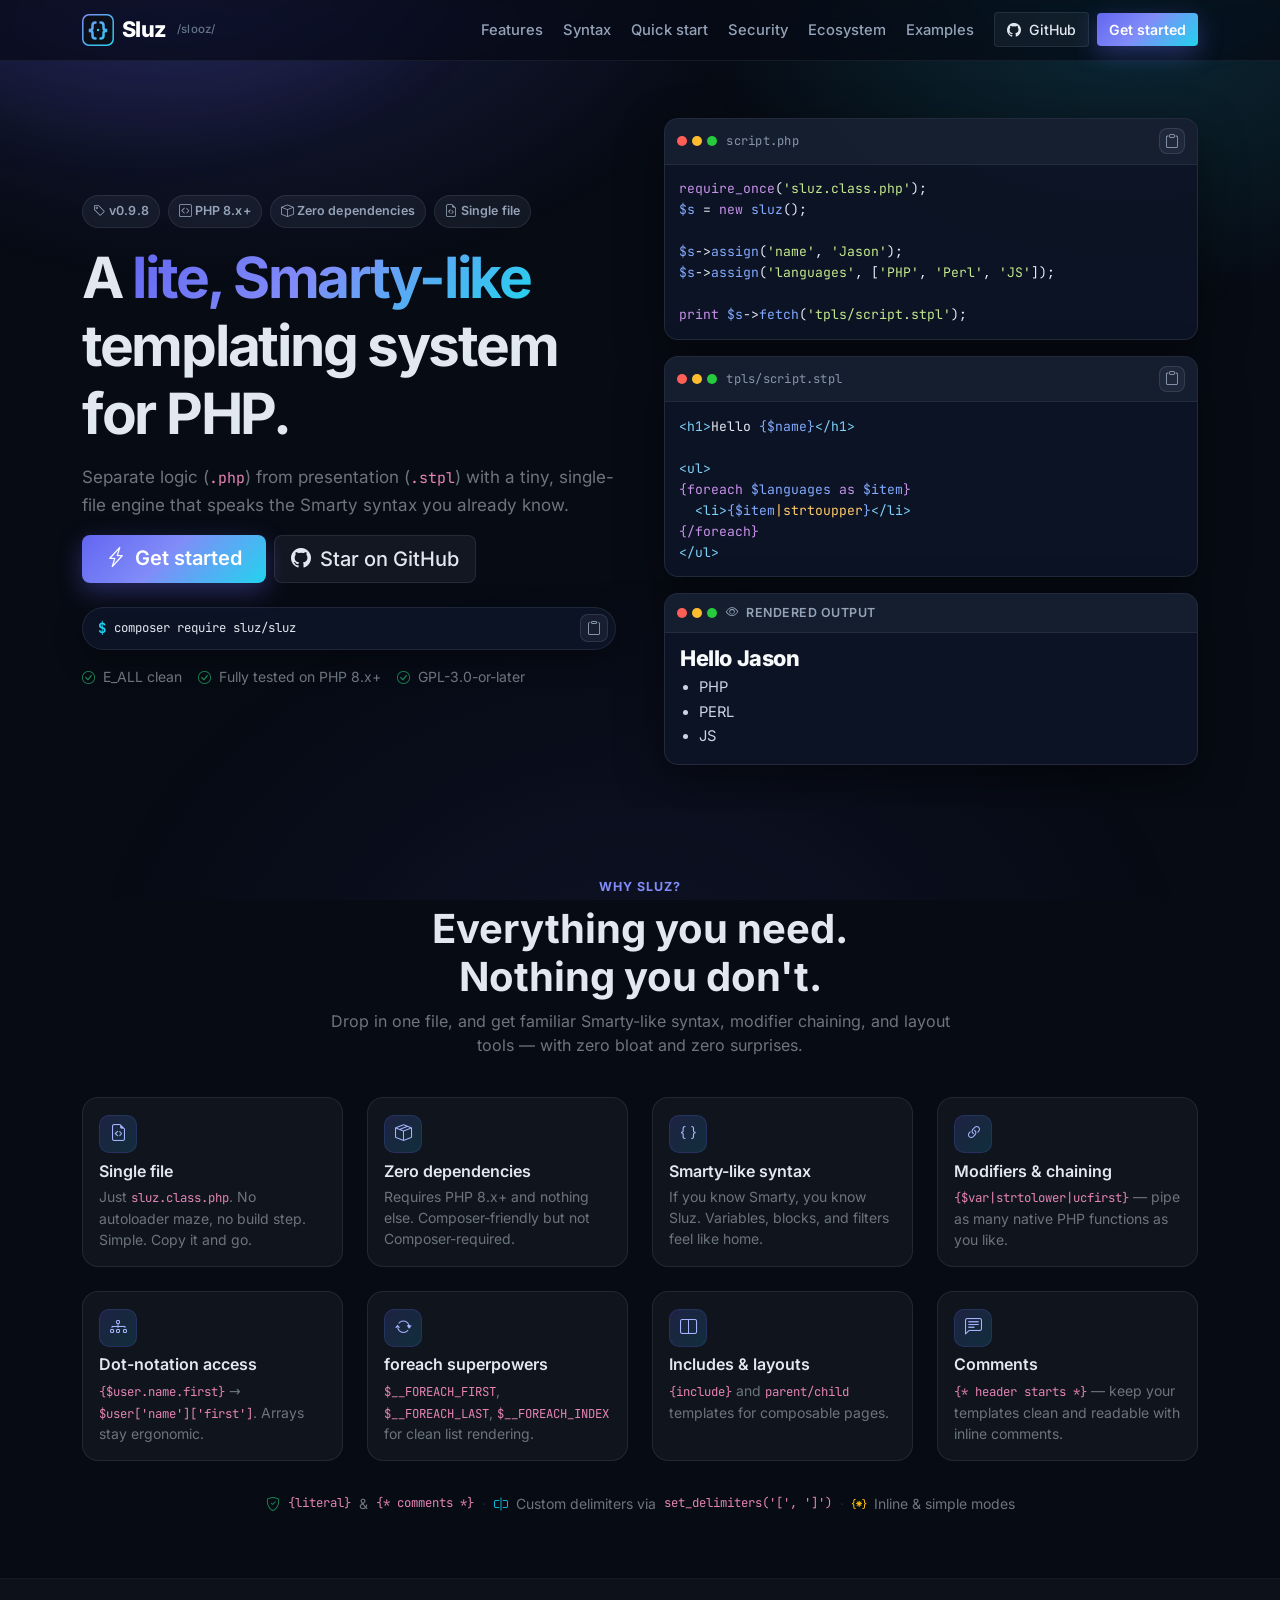
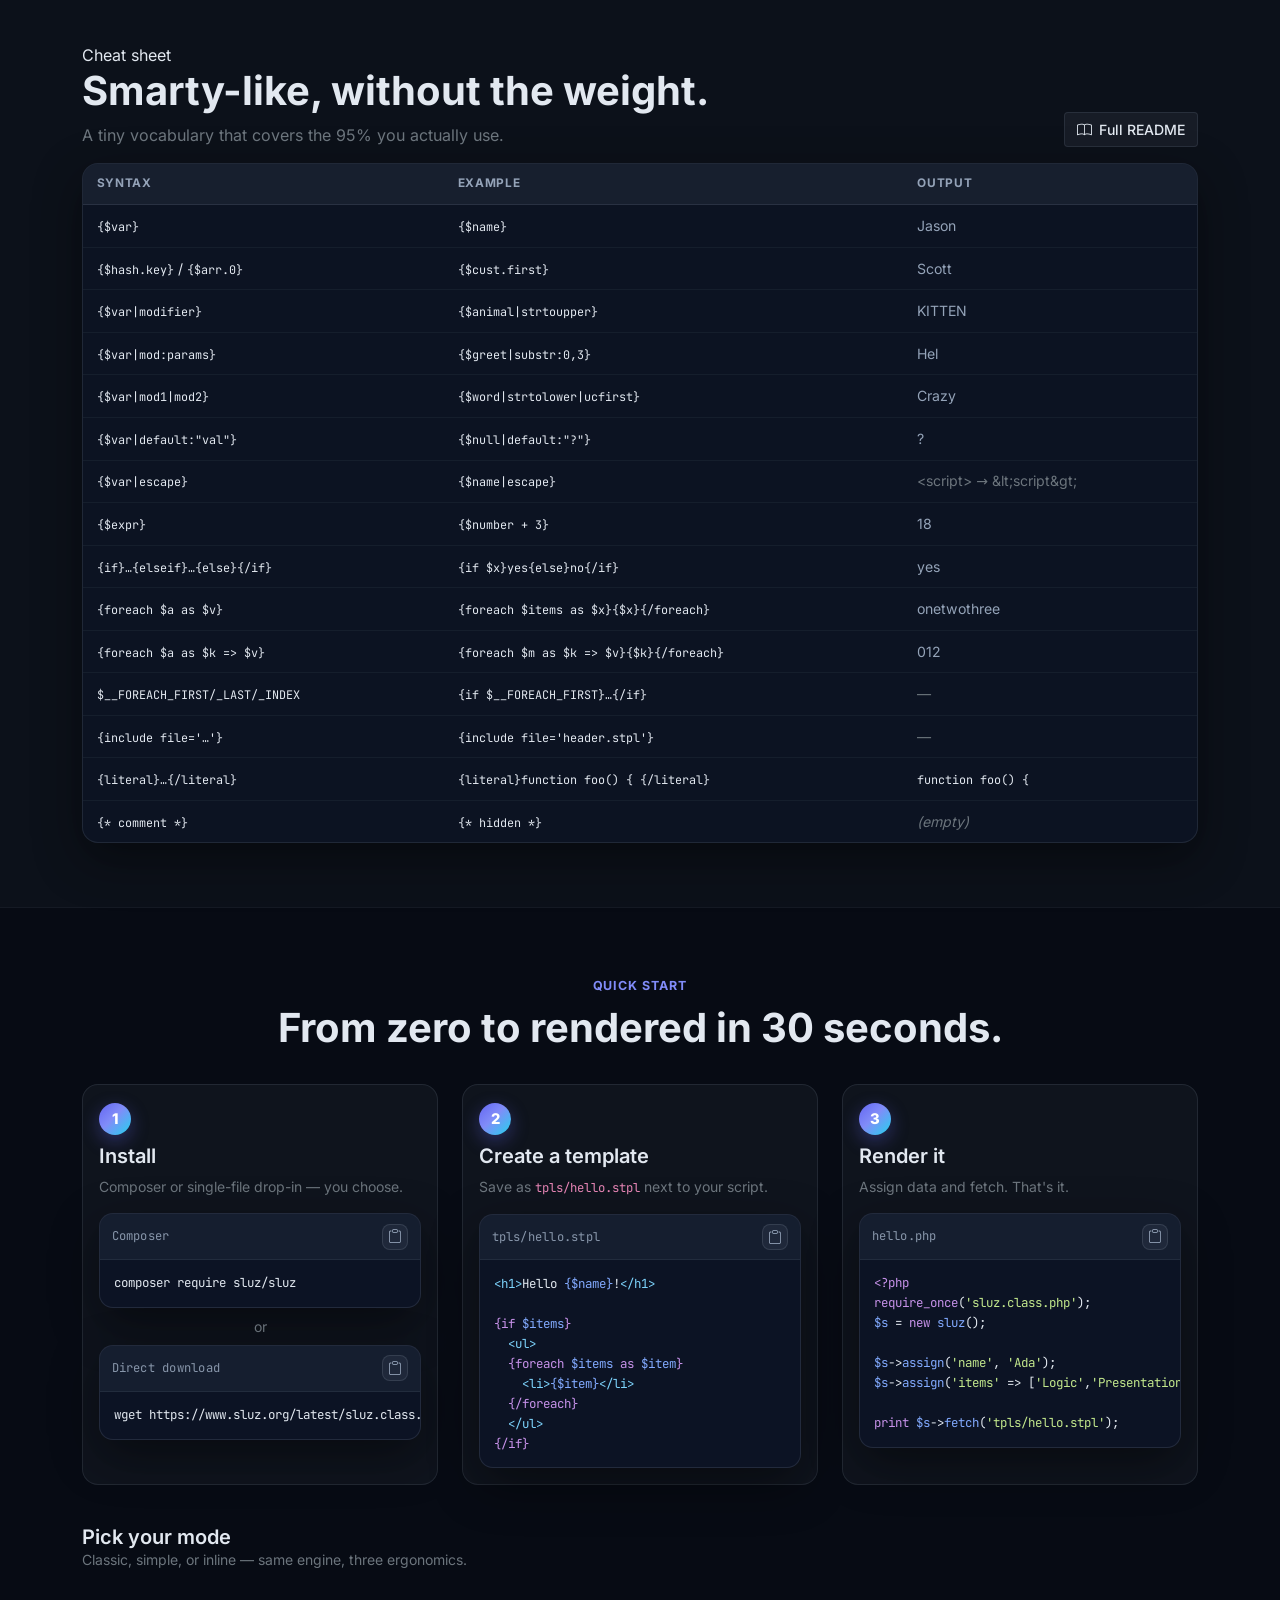
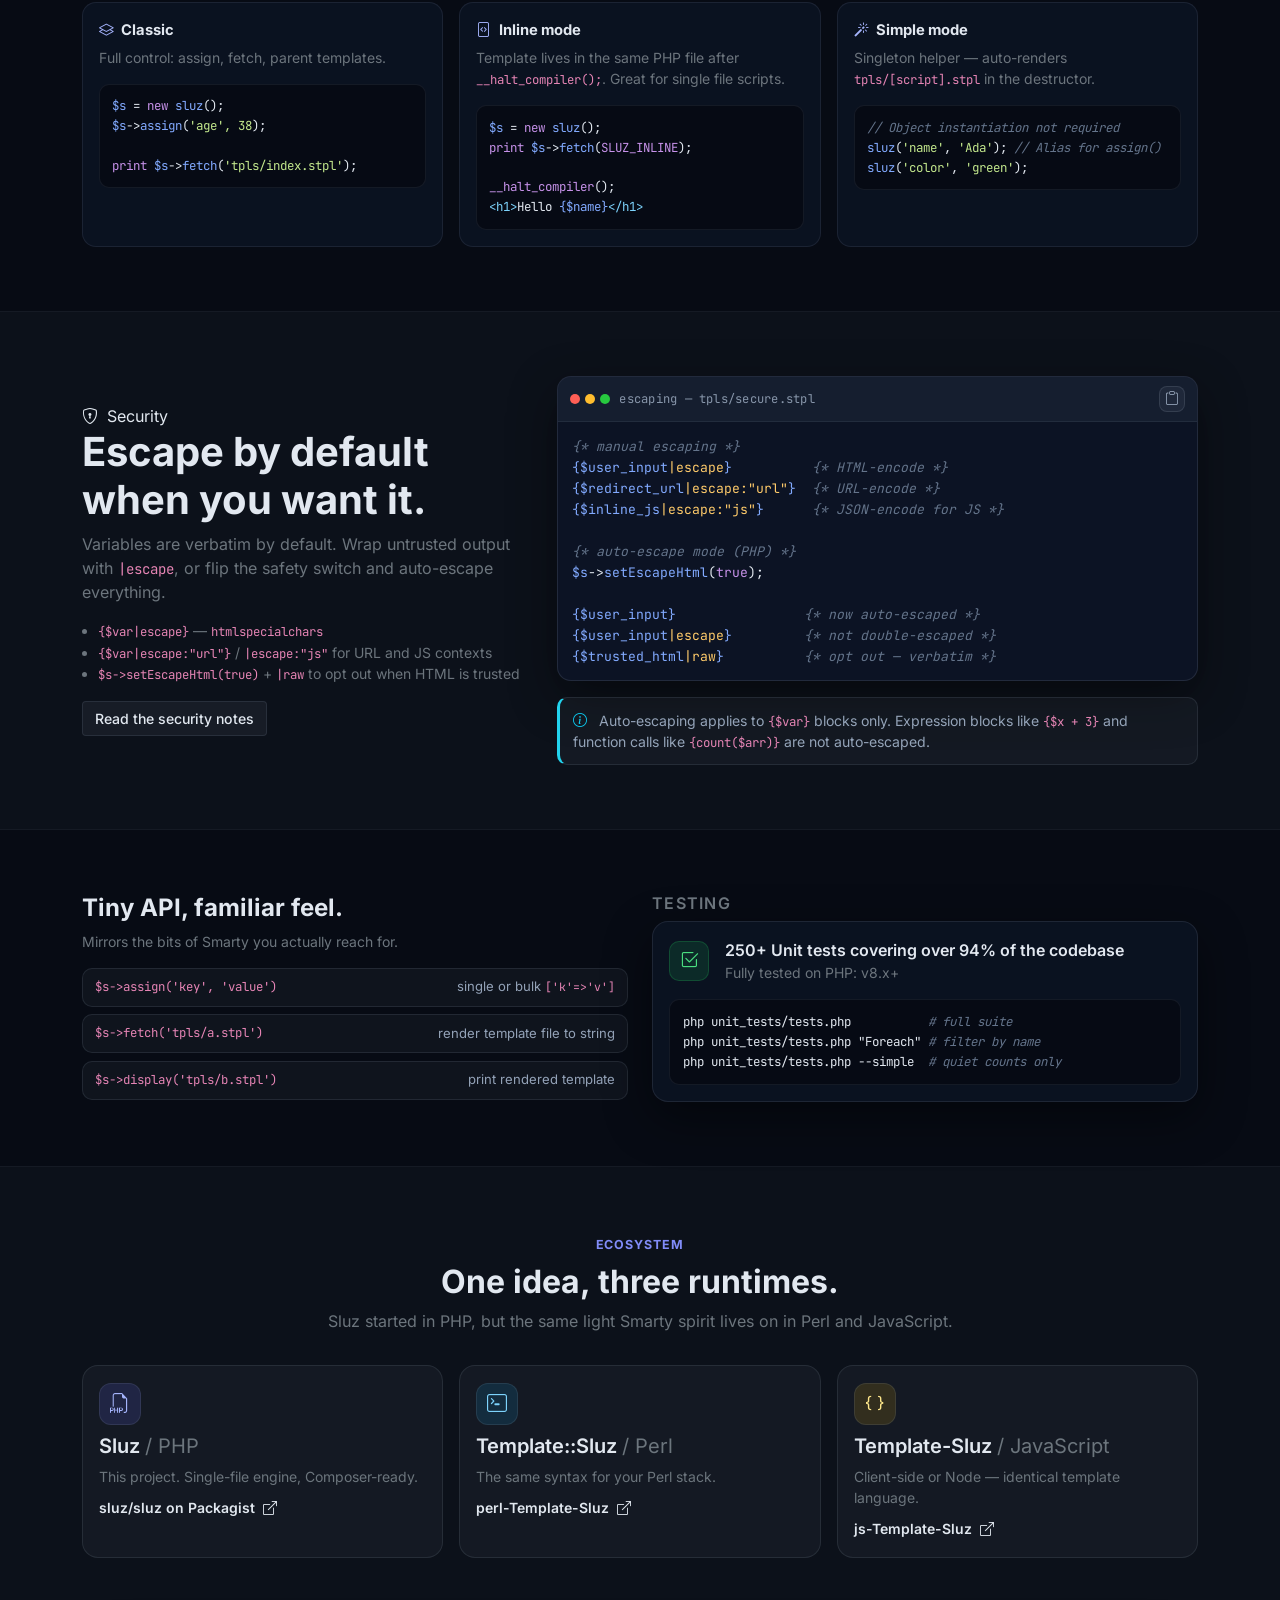
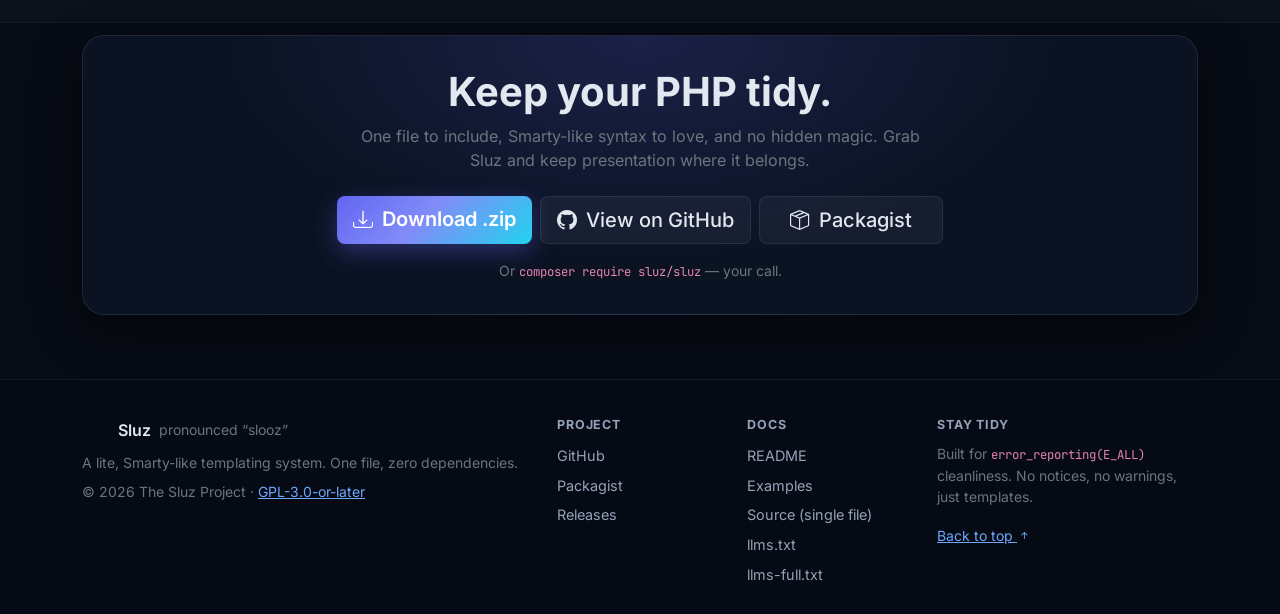
==== commit 7cbb1a31: "Use require_once() in PHP examples" ====
--- a/index.html
+++ b/index.html
@@ -129,7 +129,7 @@
 											<span class="window-title">script.php</span>
 											<button class="copy-btn sm" type="button" data-copy-target="#code-php" aria-label="Copy PHP example"><i class="bi bi-clipboard"></i></button>
 										</div>
-<pre><code id="code-php"><span class="tk-kw">include</span> <span class="tk-str">'sluz.class.php'</span>;
+<pre><code id="code-php"><span class="tk-kw">require_once</span>(<span class="tk-str">'sluz.class.php'</span>);
 <span class="tk-var">$s</span> = <span class="tk-kw">new</span> <span class="tk-fn">sluz</span>();
 
 <span class="tk-var">$s</span>-><span class="tk-fn">assign</span>(<span class="tk-str">'name'</span>, <span class="tk-str">'Jason'</span>);
@@ -337,7 +337,7 @@
 						<div class="window window-compact mt-3" data-code>
 							<div class="window-head"><span class="window-title">hello.php</span><button class="copy-btn sm" type="button" data-copy-target="#qs-php" aria-label="Copy"><i class="bi bi-clipboard"></i></button></div>
 <pre><code id="qs-php"><span class="tk-kw">&lt;?php</span>
-<span class="tk-kw">require</span> <span class="tk-str">'sluz.class.php'</span>;
+<span class="tk-kw">require_once</span>(<span class="tk-str">'sluz.class.php'</span>);
 <span class="tk-var">$s</span> = <span class="tk-kw">new</span> <span class="tk-fn">sluz</span>();
 
 <span class="tk-var">$s</span>-><span class="tk-fn">assign</span>(<span class="tk-str">'name'</span>, <span class="tk-str">'Ada'</span>);
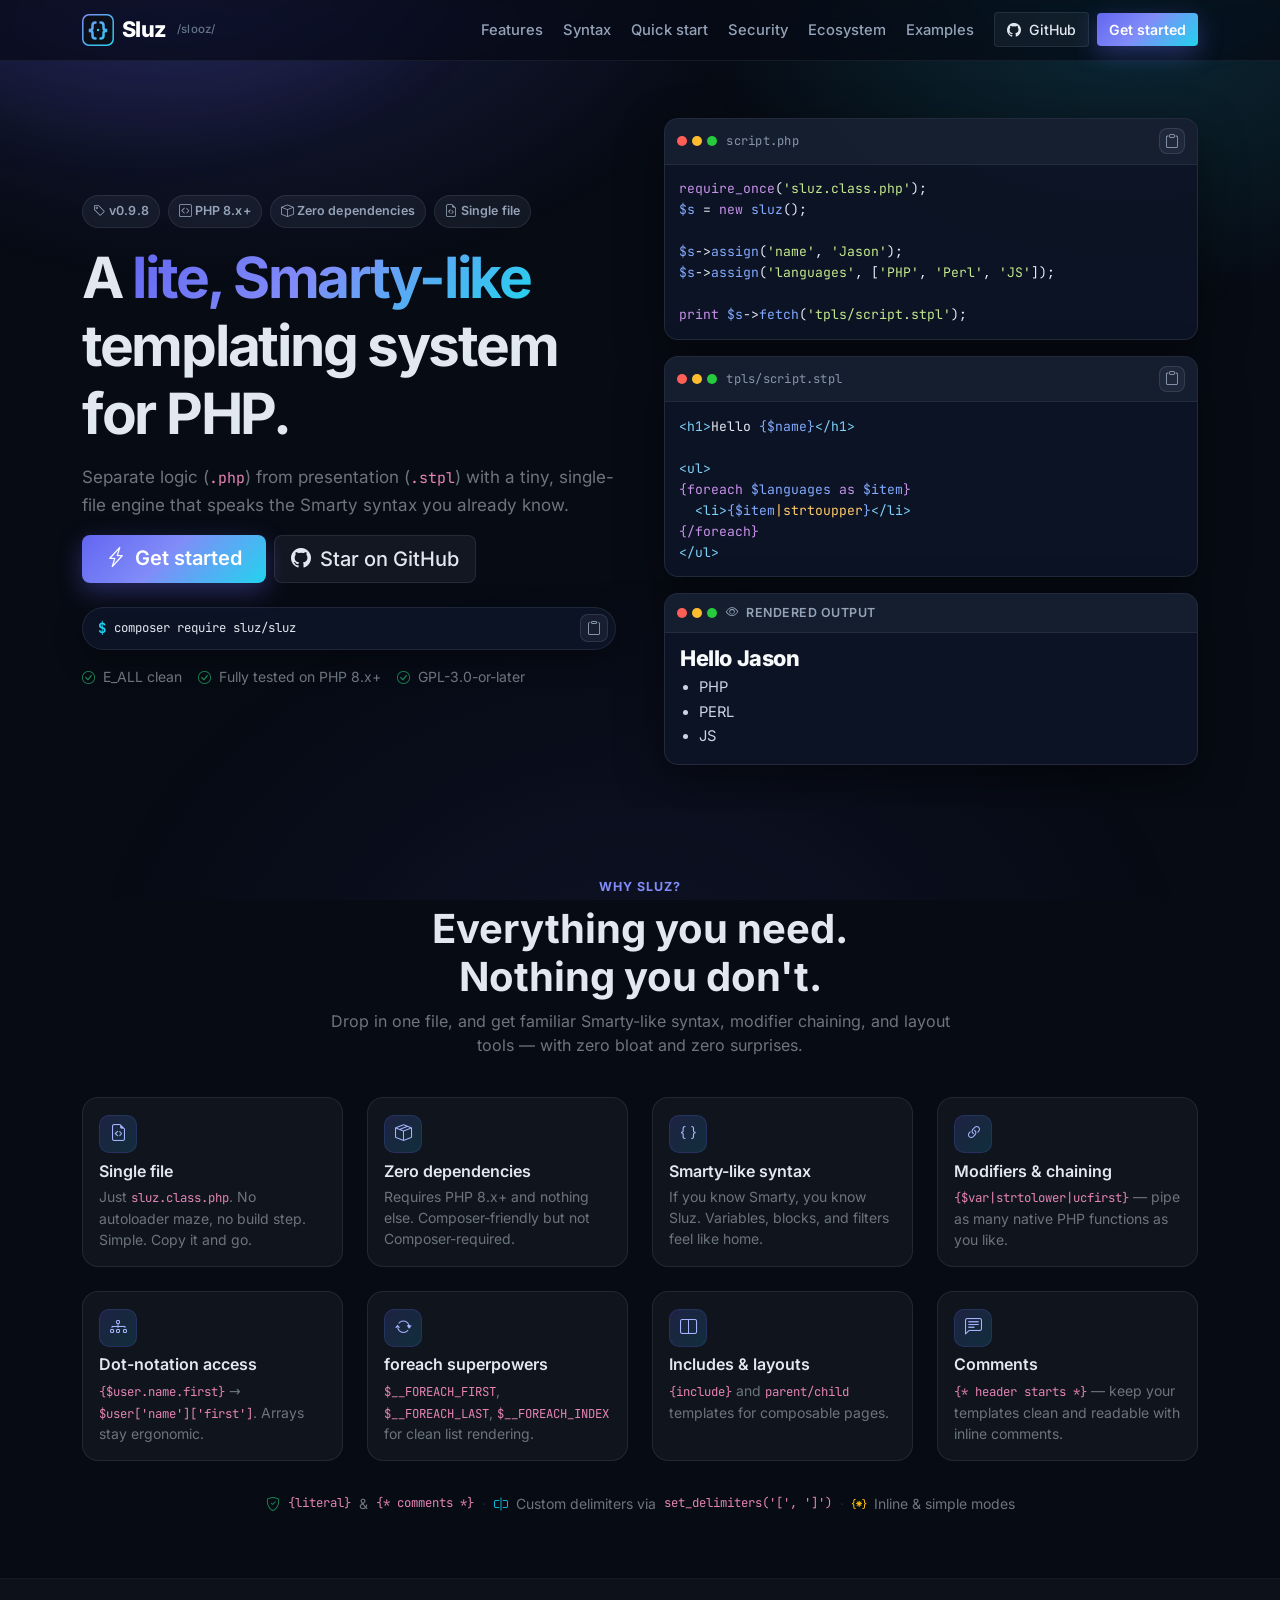
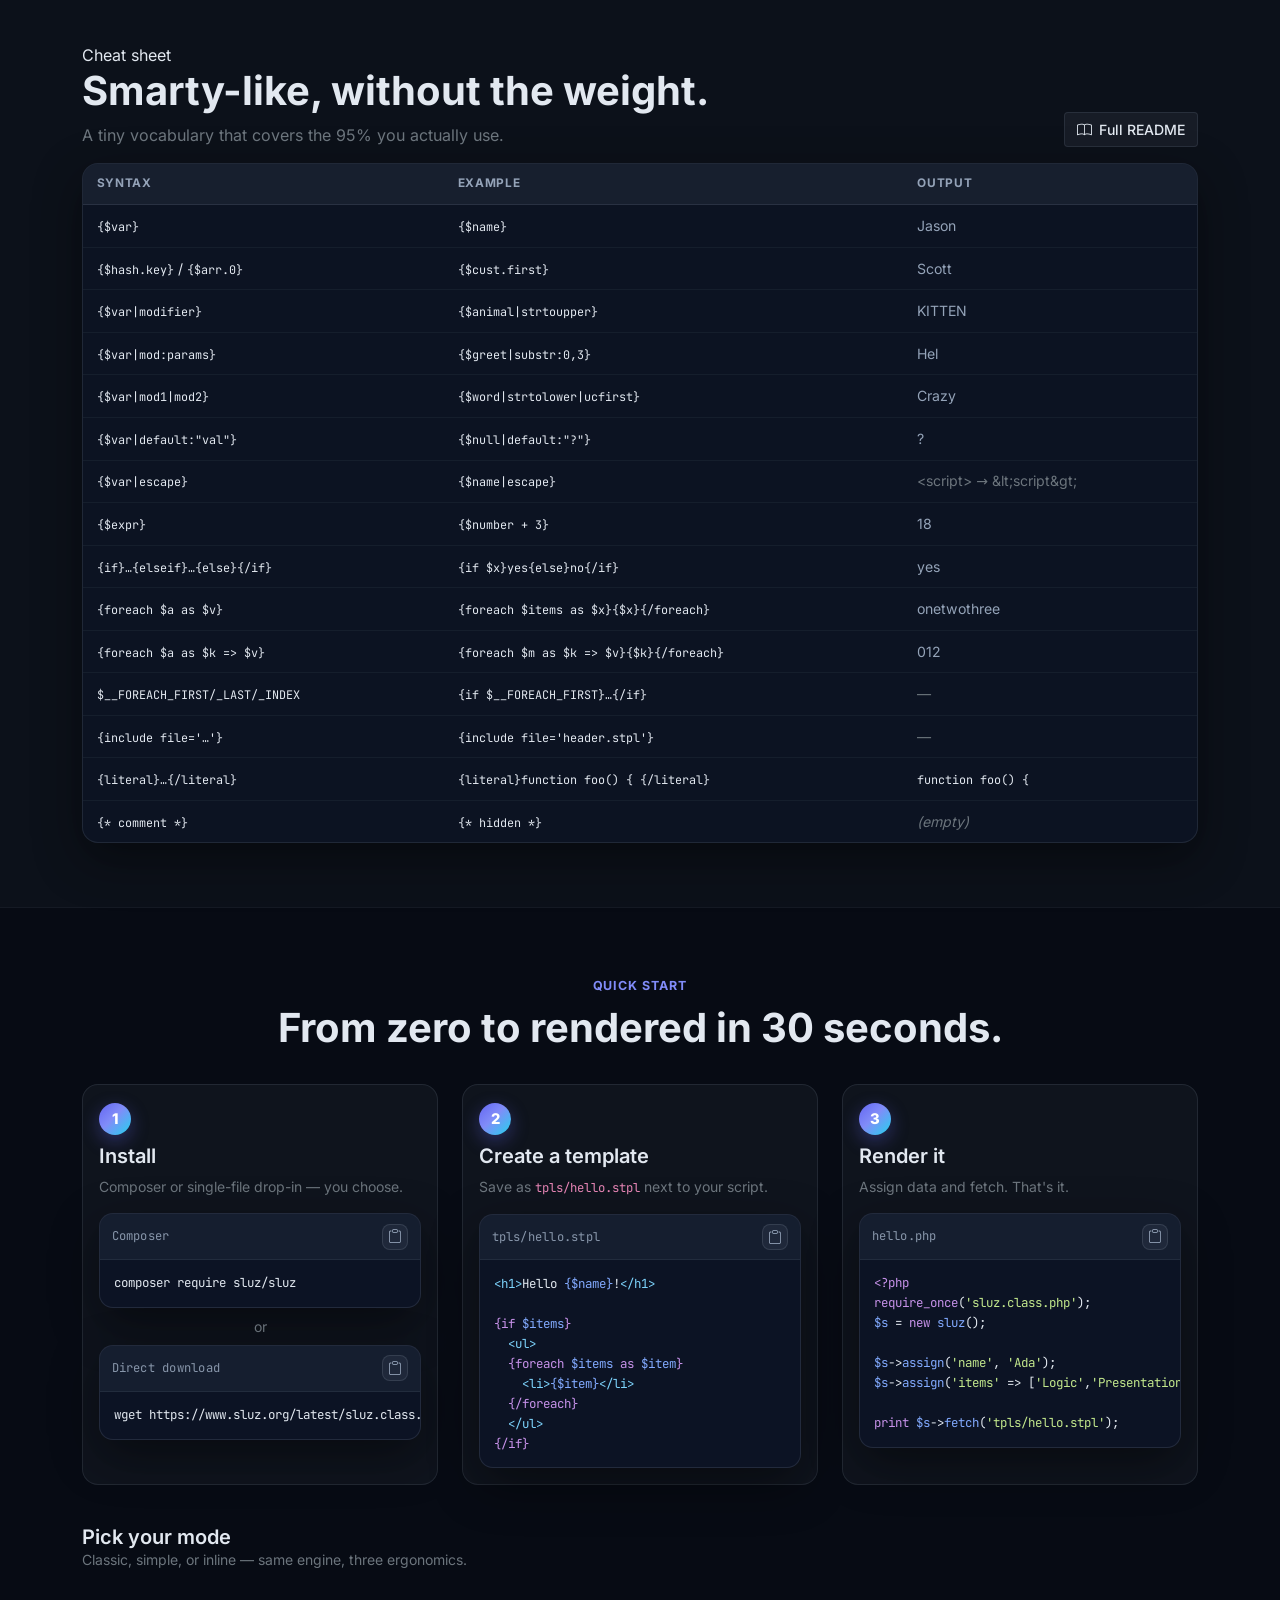
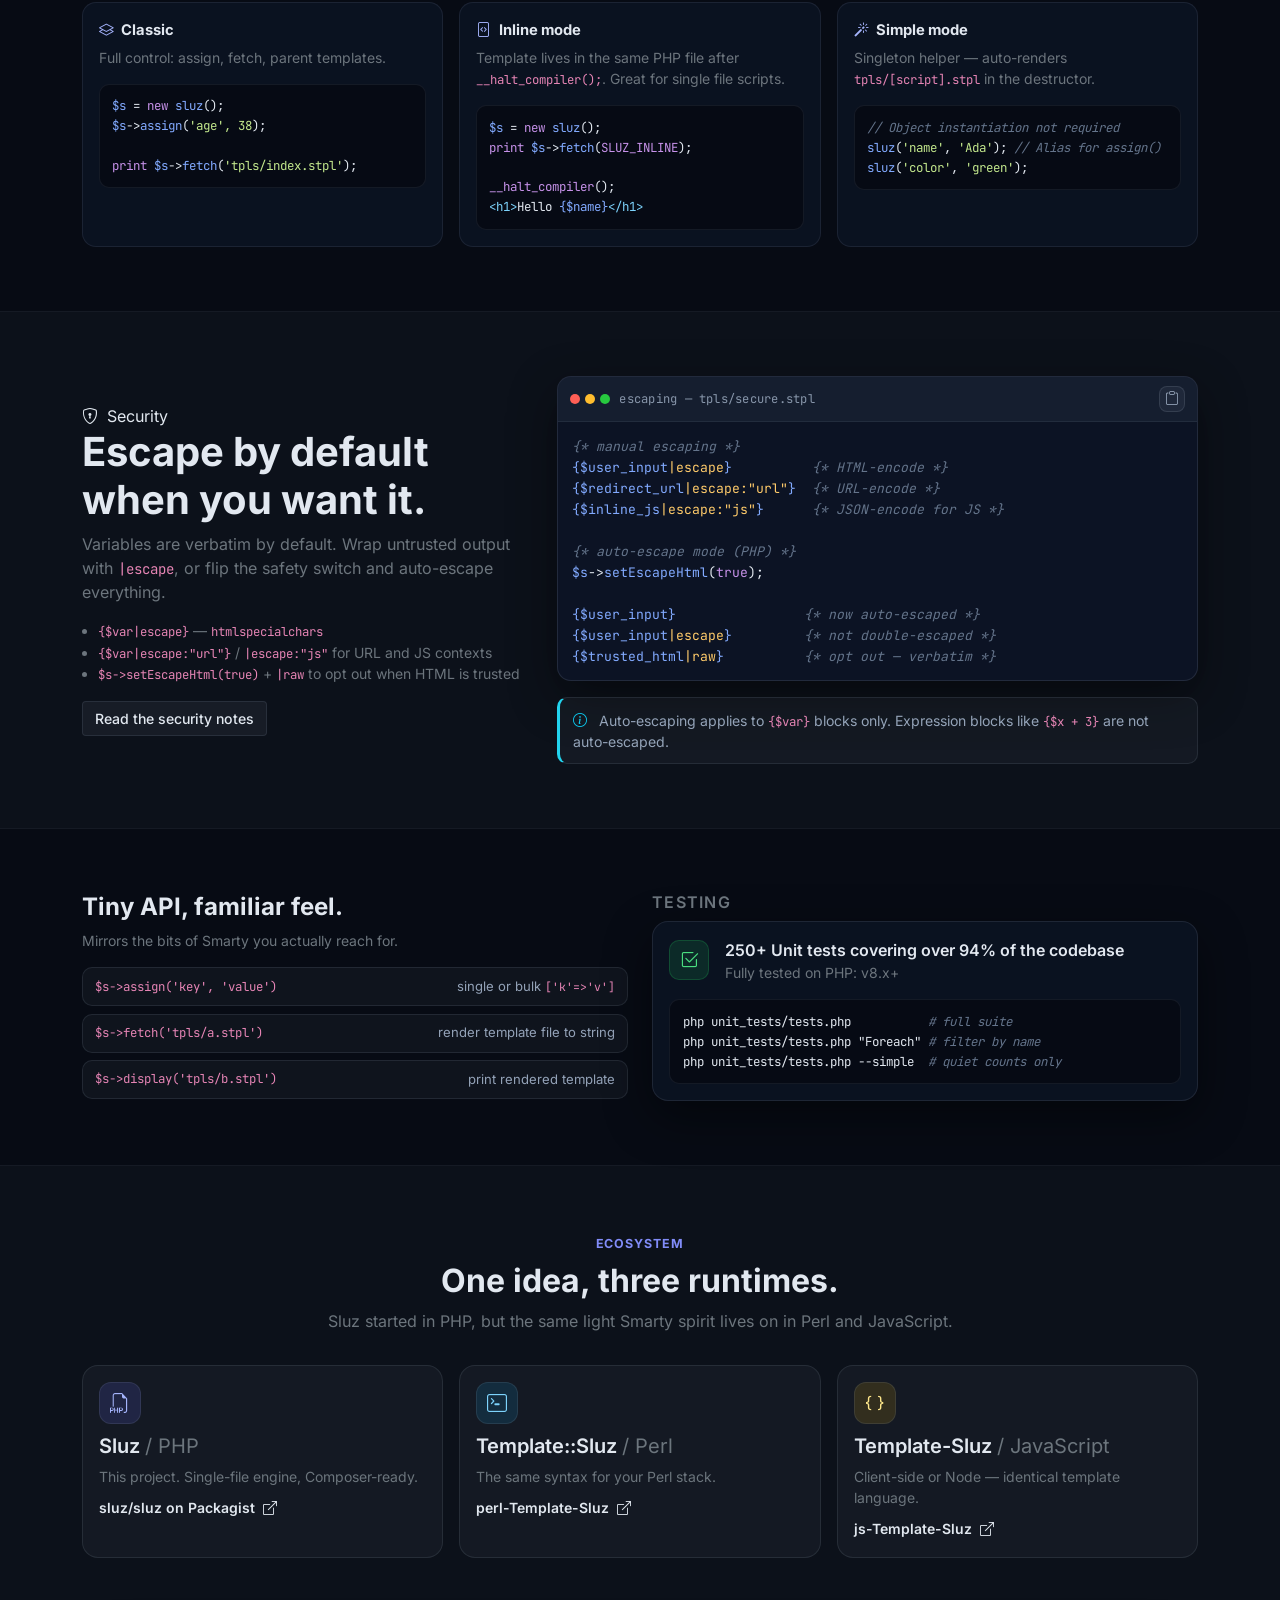
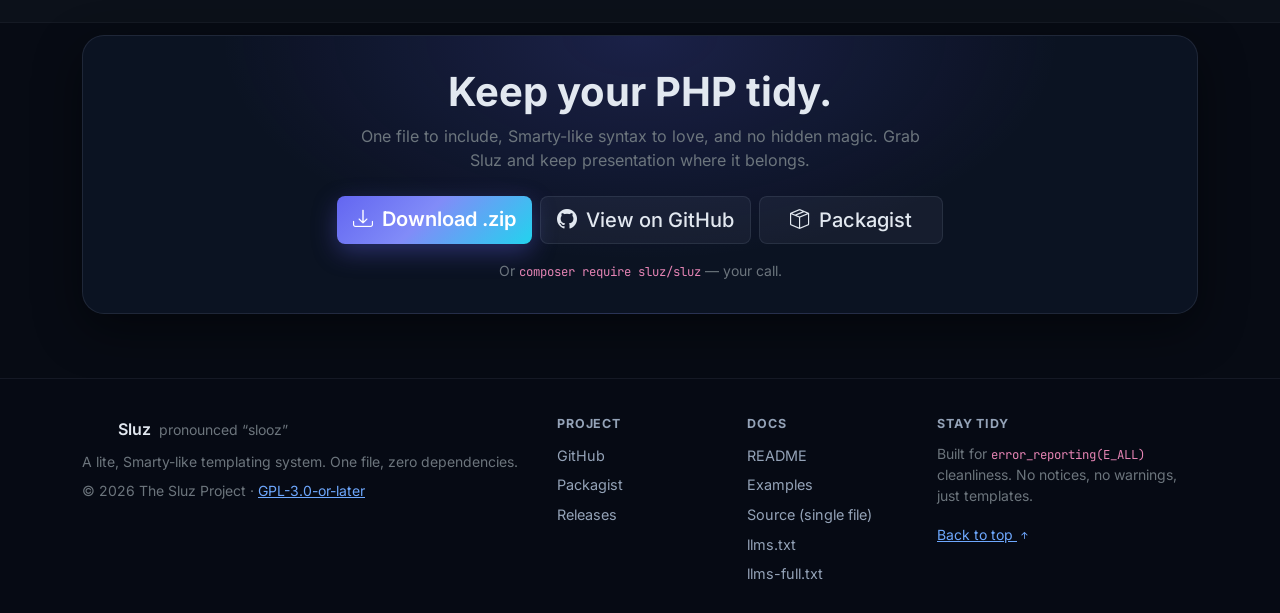
==== commit 9f5e47a4: "Remove refernce to function calls" ====
--- a/index.html
+++ b/index.html
@@ -418,7 +418,7 @@
 <span class="tk-var">{$trusted_html</span><span class="tk-mod">|raw</span><span class="tk-var">}</span>					 <span class="tk-cmt">{* opt out — verbatim *}</span></code></pre>
 					</div>
 					<div class="callout mt-3">
-						<i class="bi bi-info-circle me-2 text-info"></i> Auto-escaping applies to <code>{$var}</code> blocks only. Expression blocks like <code>{$x + 3}</code> and function calls like <code>{count($arr)}</code> are not auto-escaped.
+						<i class="bi bi-info-circle me-2 text-info"></i> Auto-escaping applies to <code>{$var}</code> blocks only. Expression blocks like <code>{$x + 3}</code> are not auto-escaped.
 					</div>
 				</div>
 			</div>
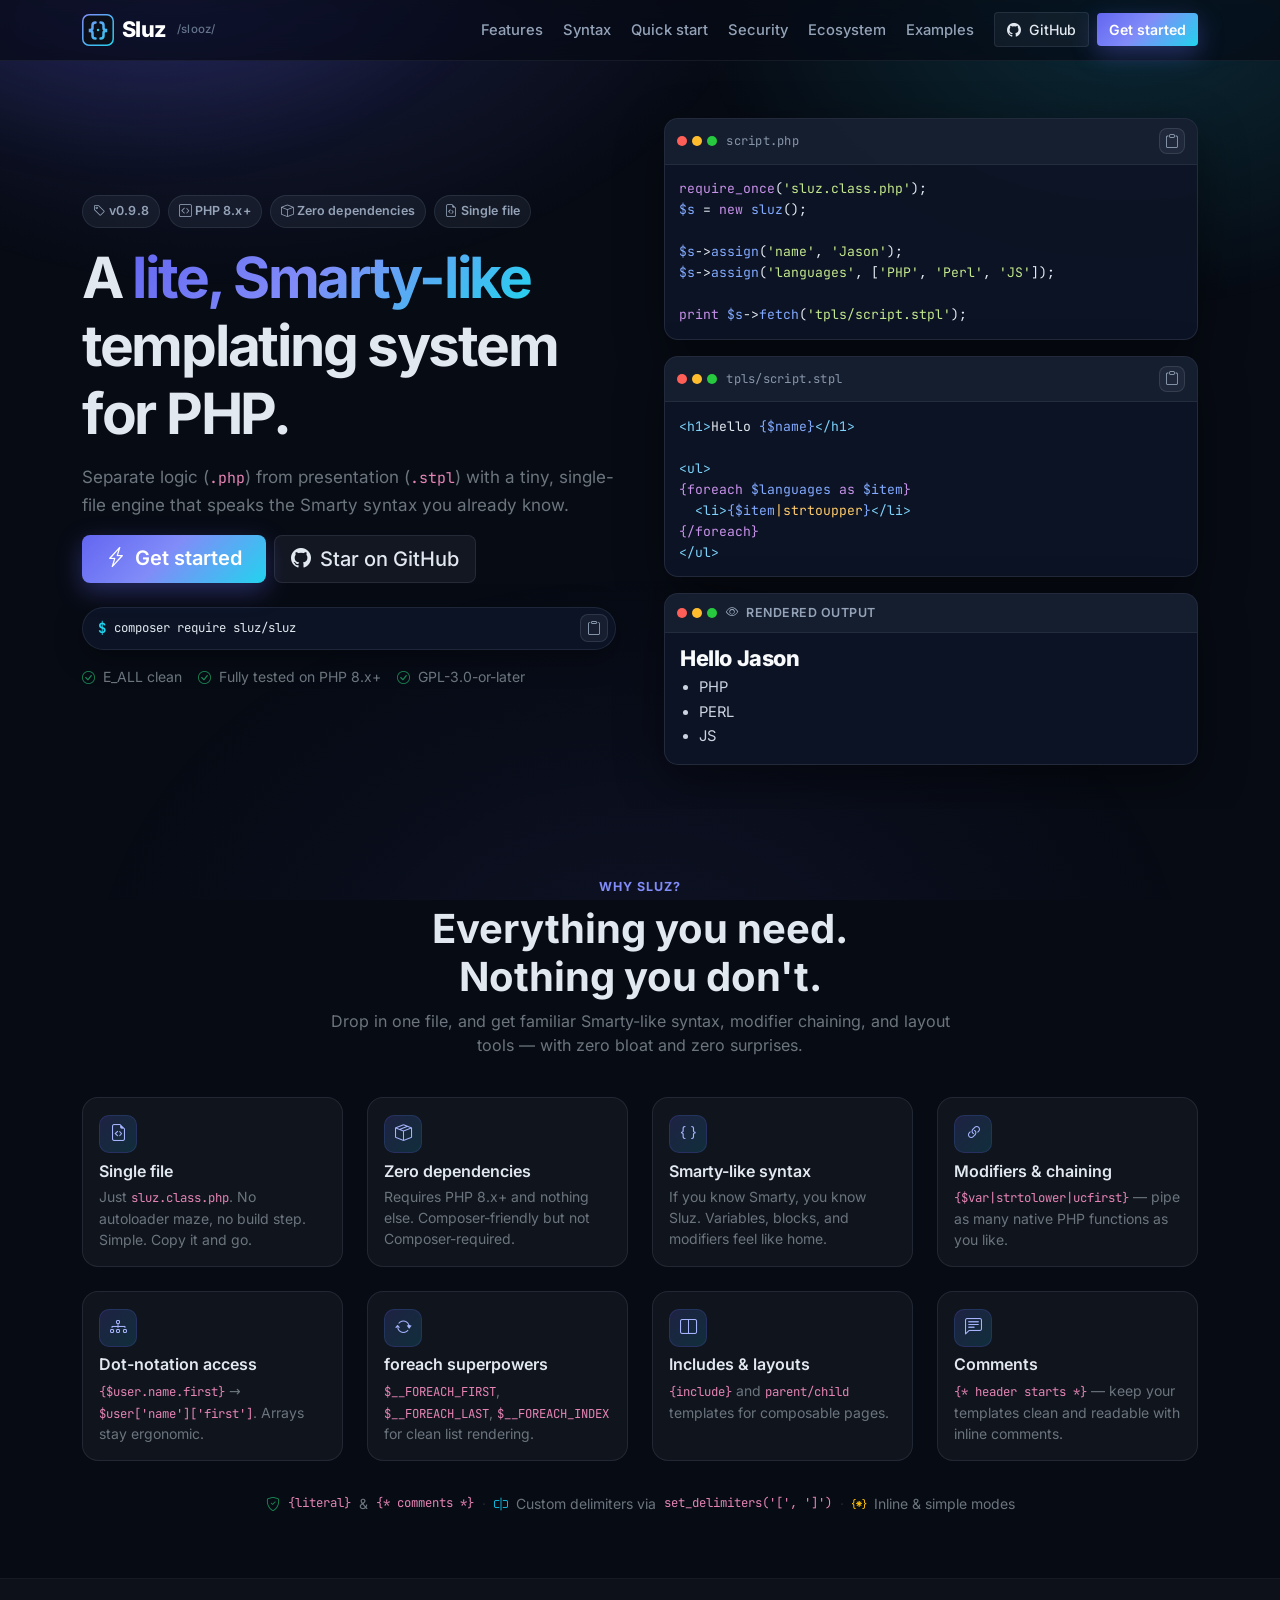
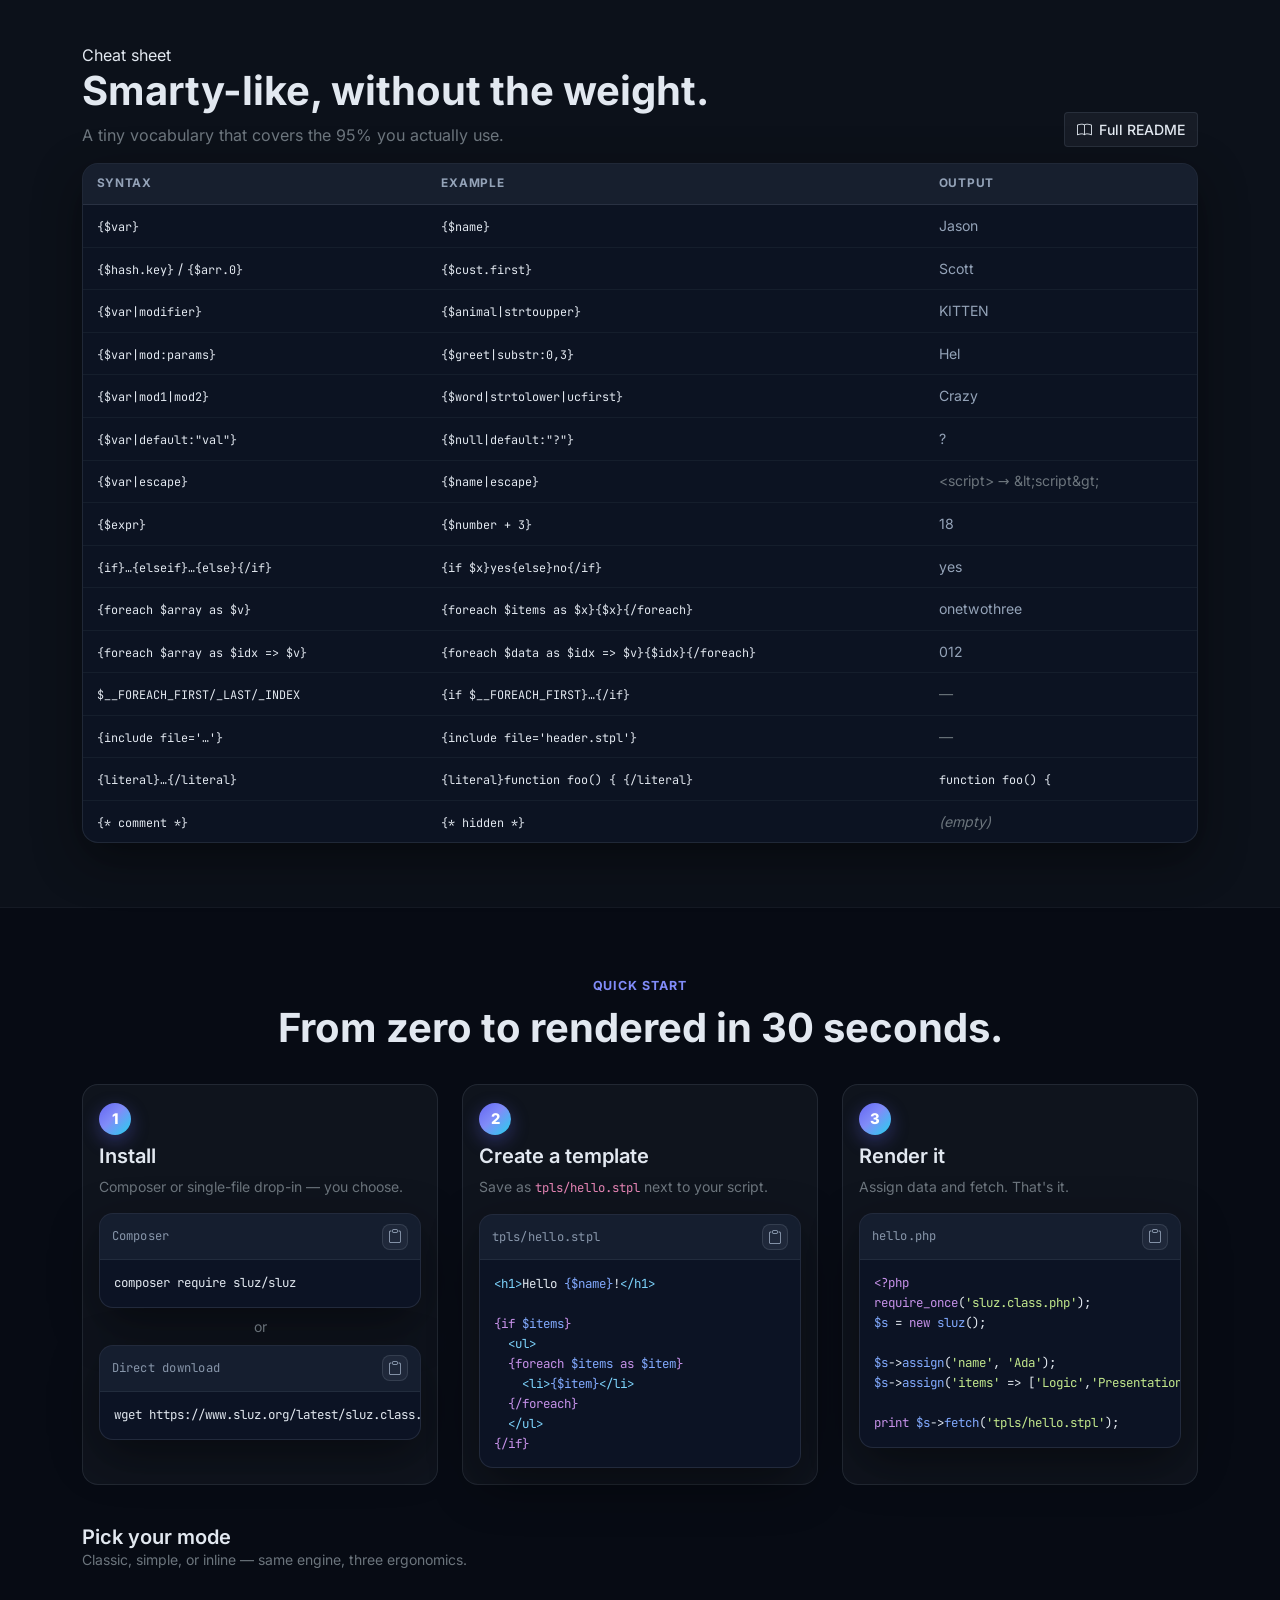
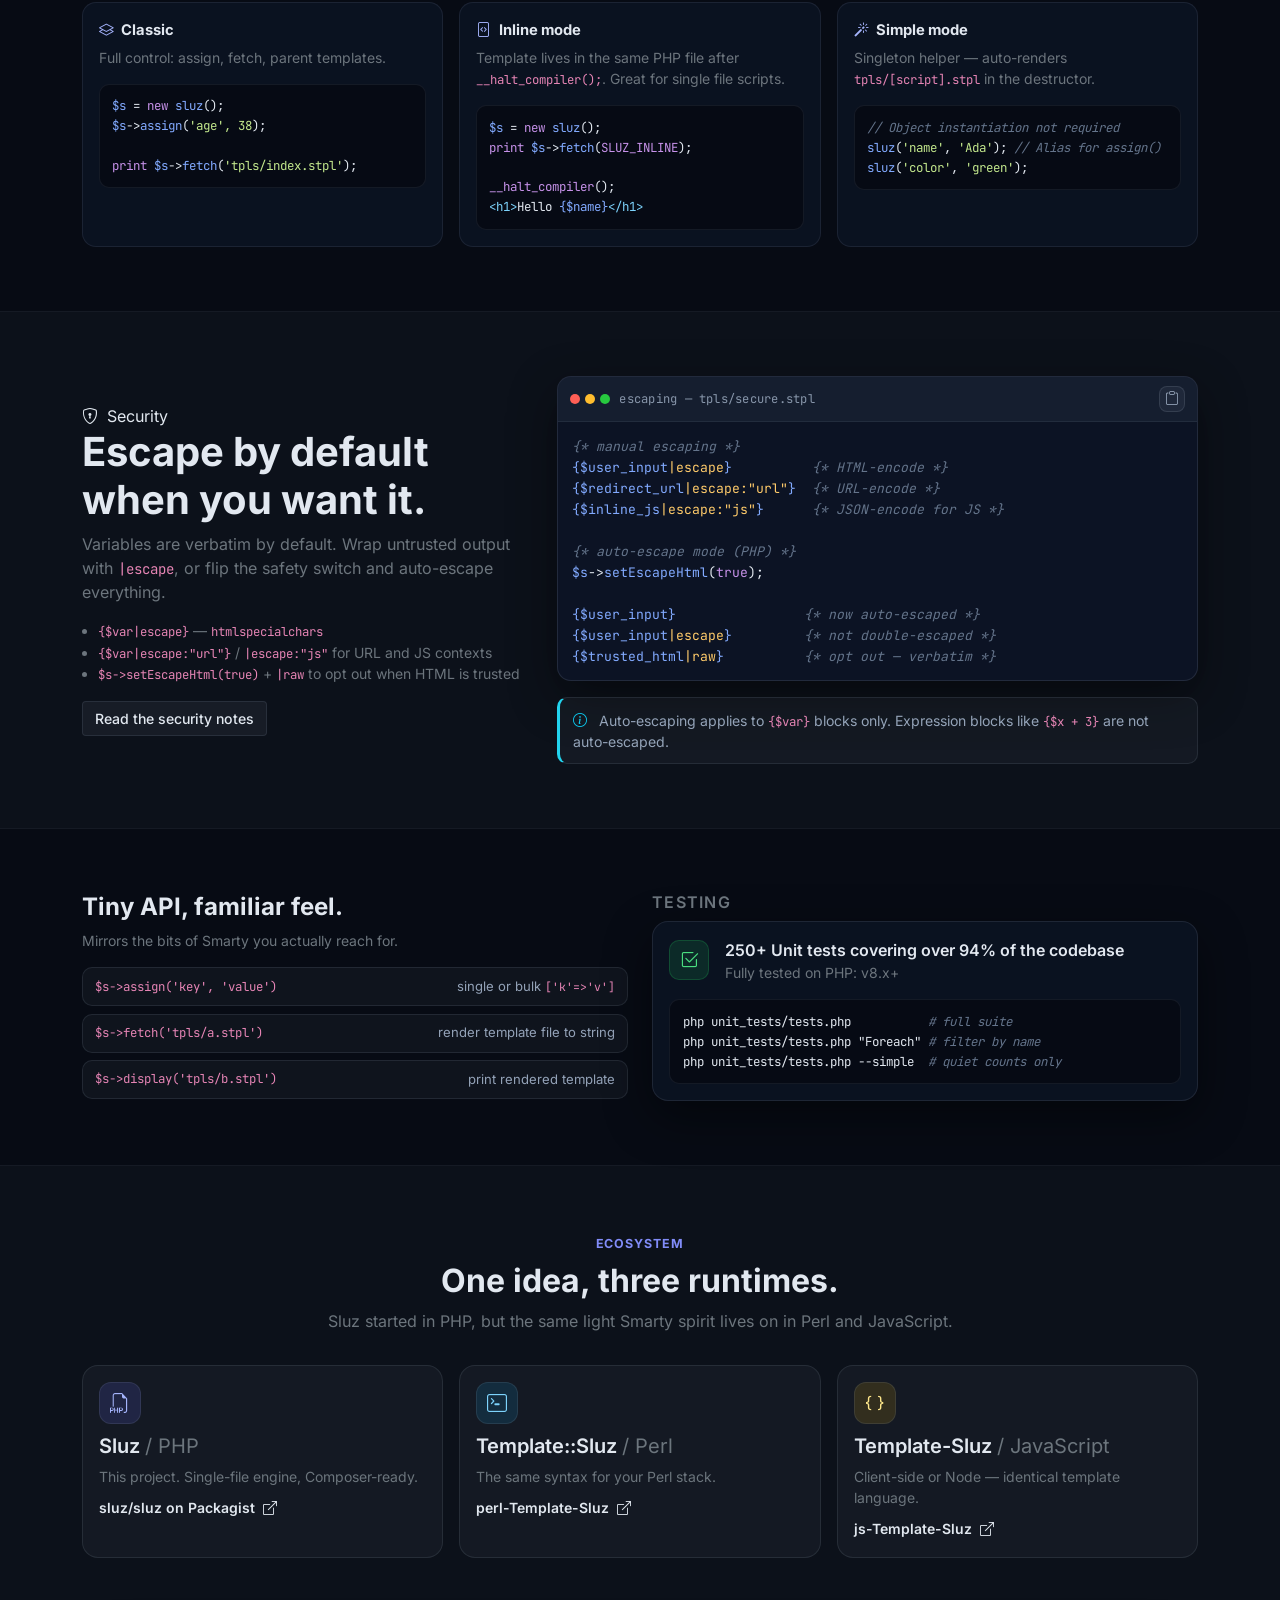
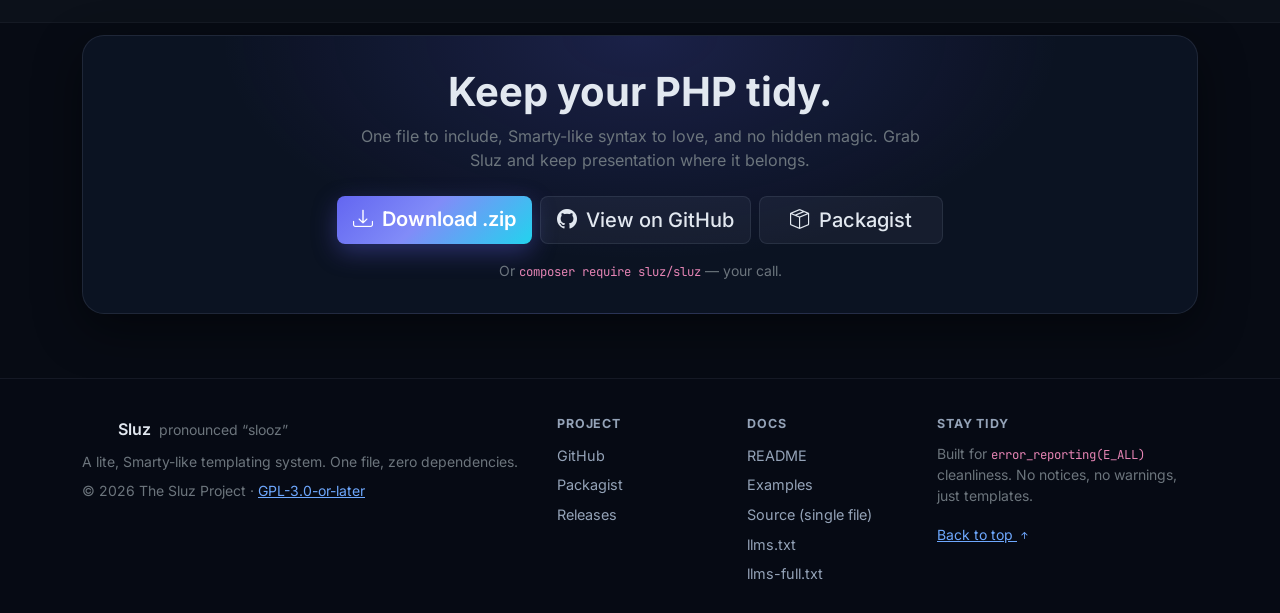
==== commit beb3f372: "Clarify modifiers and foreach examples" ====
--- a/index.html
+++ b/index.html
@@ -200,7 +200,7 @@
 				<div class="col-md-6 col-lg-3 reveal" style="--delay:120ms"><div class="feature-card h-100">
 					<div class="icon-wrap"><i class="bi bi-braces"></i></div>
 					<h3 class="h6 fw-semibold">Smarty-like syntax</h3>
-					<p class="small text-secondary mb-0">If you know Smarty, you know Sluz. Variables, blocks, and filters feel like home.</p>
+					<p class="small text-secondary mb-0">If you know Smarty, you know Sluz. Variables, blocks, and modifiers feel like home.</p>
 				</div></div>
 				<div class="col-md-6 col-lg-3 reveal" style="--delay:180ms"><div class="feature-card h-100">
 					<div class="icon-wrap"><i class="bi bi-link-45deg"></i></div>
@@ -270,8 +270,8 @@
 							<tr><td><code>{$var|escape}</code></td><td><code>{$name|escape}</code></td><td class="text-secondary">&lt;script&gt; → &amp;lt;script&amp;gt;</td></tr>
 							<tr><td><code>{$expr}</code></td><td><code>{$number + 3}</code></td><td>18</td></tr>
 							<tr><td><code>{if}…{elseif}…{else}{/if}</code></td><td><code>{if $x}yes{else}no{/if}</code></td><td>yes</td></tr>
-							<tr><td><code>{foreach $a as $v}</code></td><td><code>{foreach $items as $x}{$x}{/foreach}</code></td><td>onetwothree</td></tr>
-							<tr><td><code>{foreach $a as $k => $v}</code></td><td><code>{foreach $m as $k => $v}{$k}{/foreach}</code></td><td>012</td></tr>
+							<tr><td><code>{foreach $array as $v}</code></td><td><code>{foreach $items as $x}{$x}{/foreach}</code></td><td>onetwothree</td></tr>
+							<tr><td><code>{foreach $array as $idx => $v}</code></td><td><code>{foreach $data as $idx => $v}{$idx}{/foreach}</code></td><td>012</td></tr>
 							<tr><td><code>$__FOREACH_FIRST/_LAST/_INDEX</code></td><td><code>{if $__FOREACH_FIRST}…{/if}</code></td><td class="text-secondary">—</td></tr>
 							<tr><td><code>{include file='…'}</code></td><td><code>{include file='header.stpl'}</code></td><td class="text-secondary">—</td></tr>
 							<tr><td><code>&#123;literal&#125;…&#123;/literal&#125;</code></td><td><code>&#123;literal&#125;function foo() &#123; &#123;/literal&#125;</code></td><td><code>function foo() &#123;</code></td></tr>
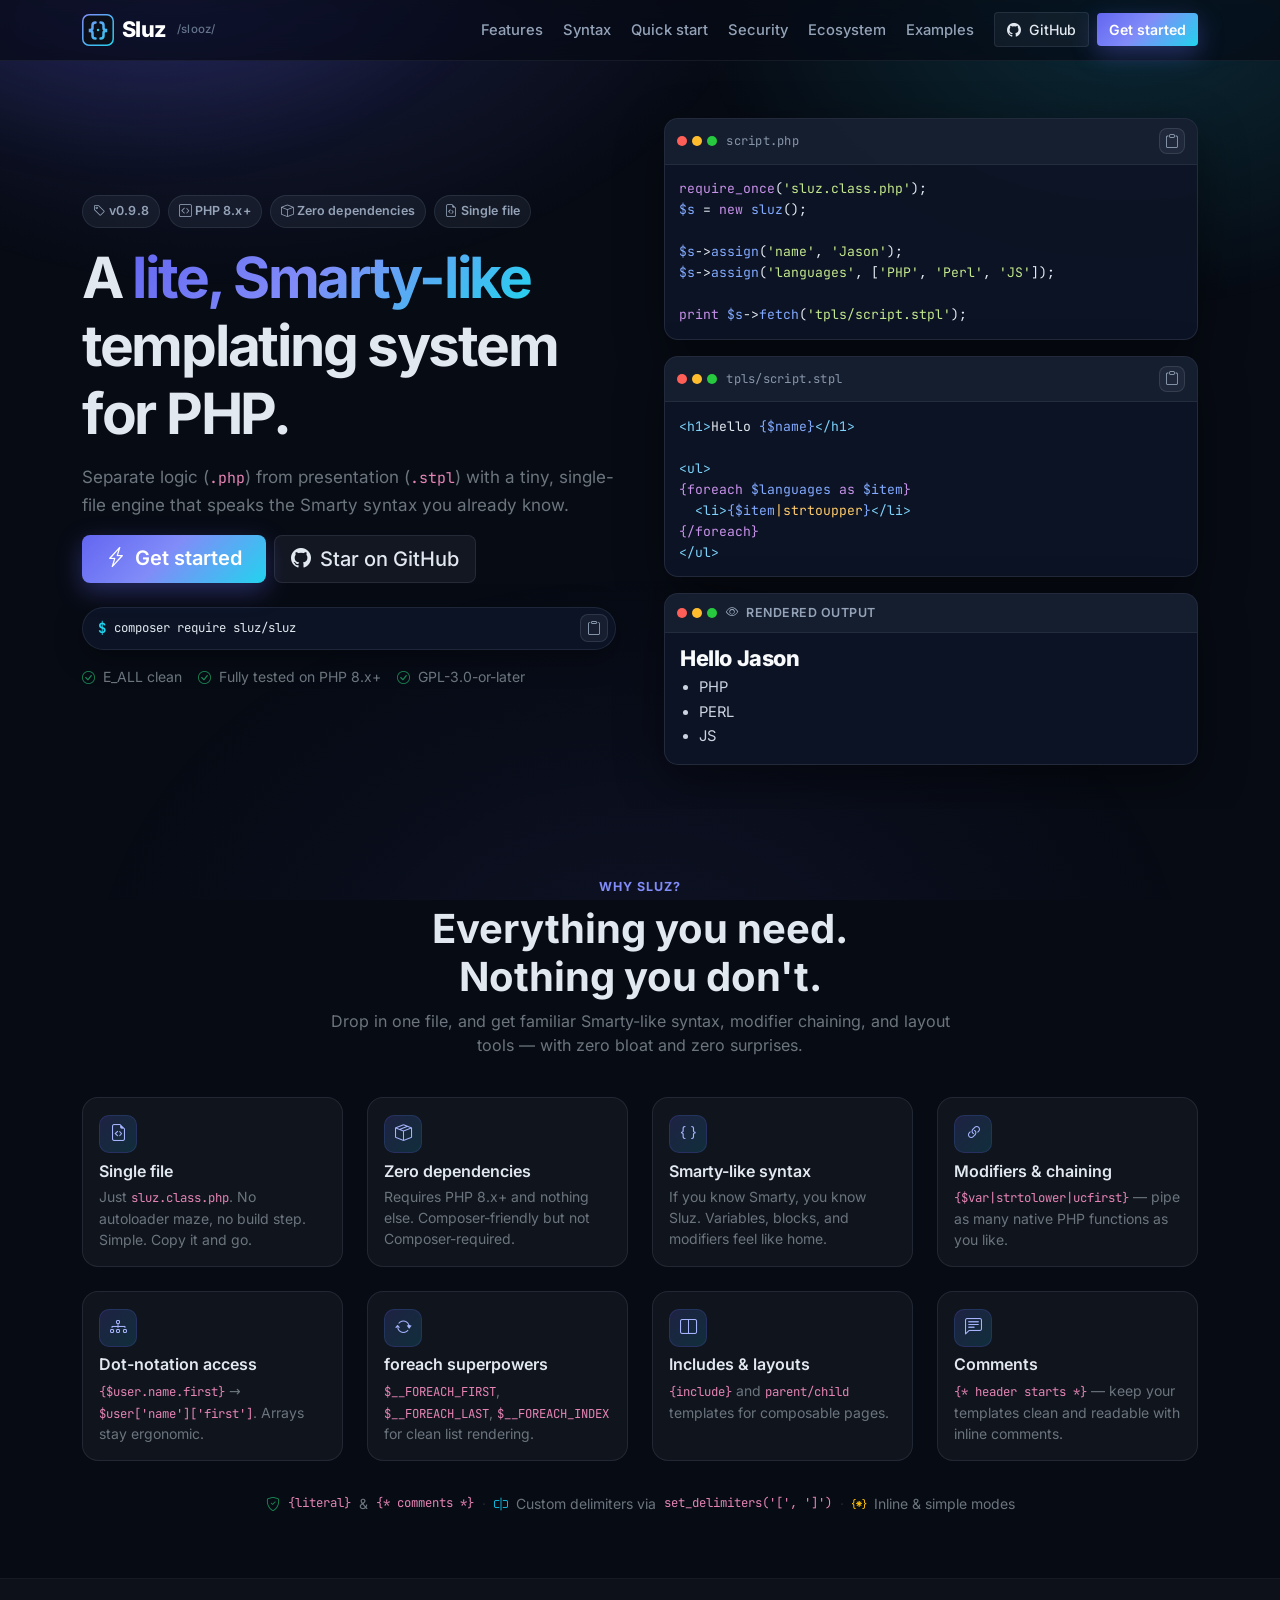
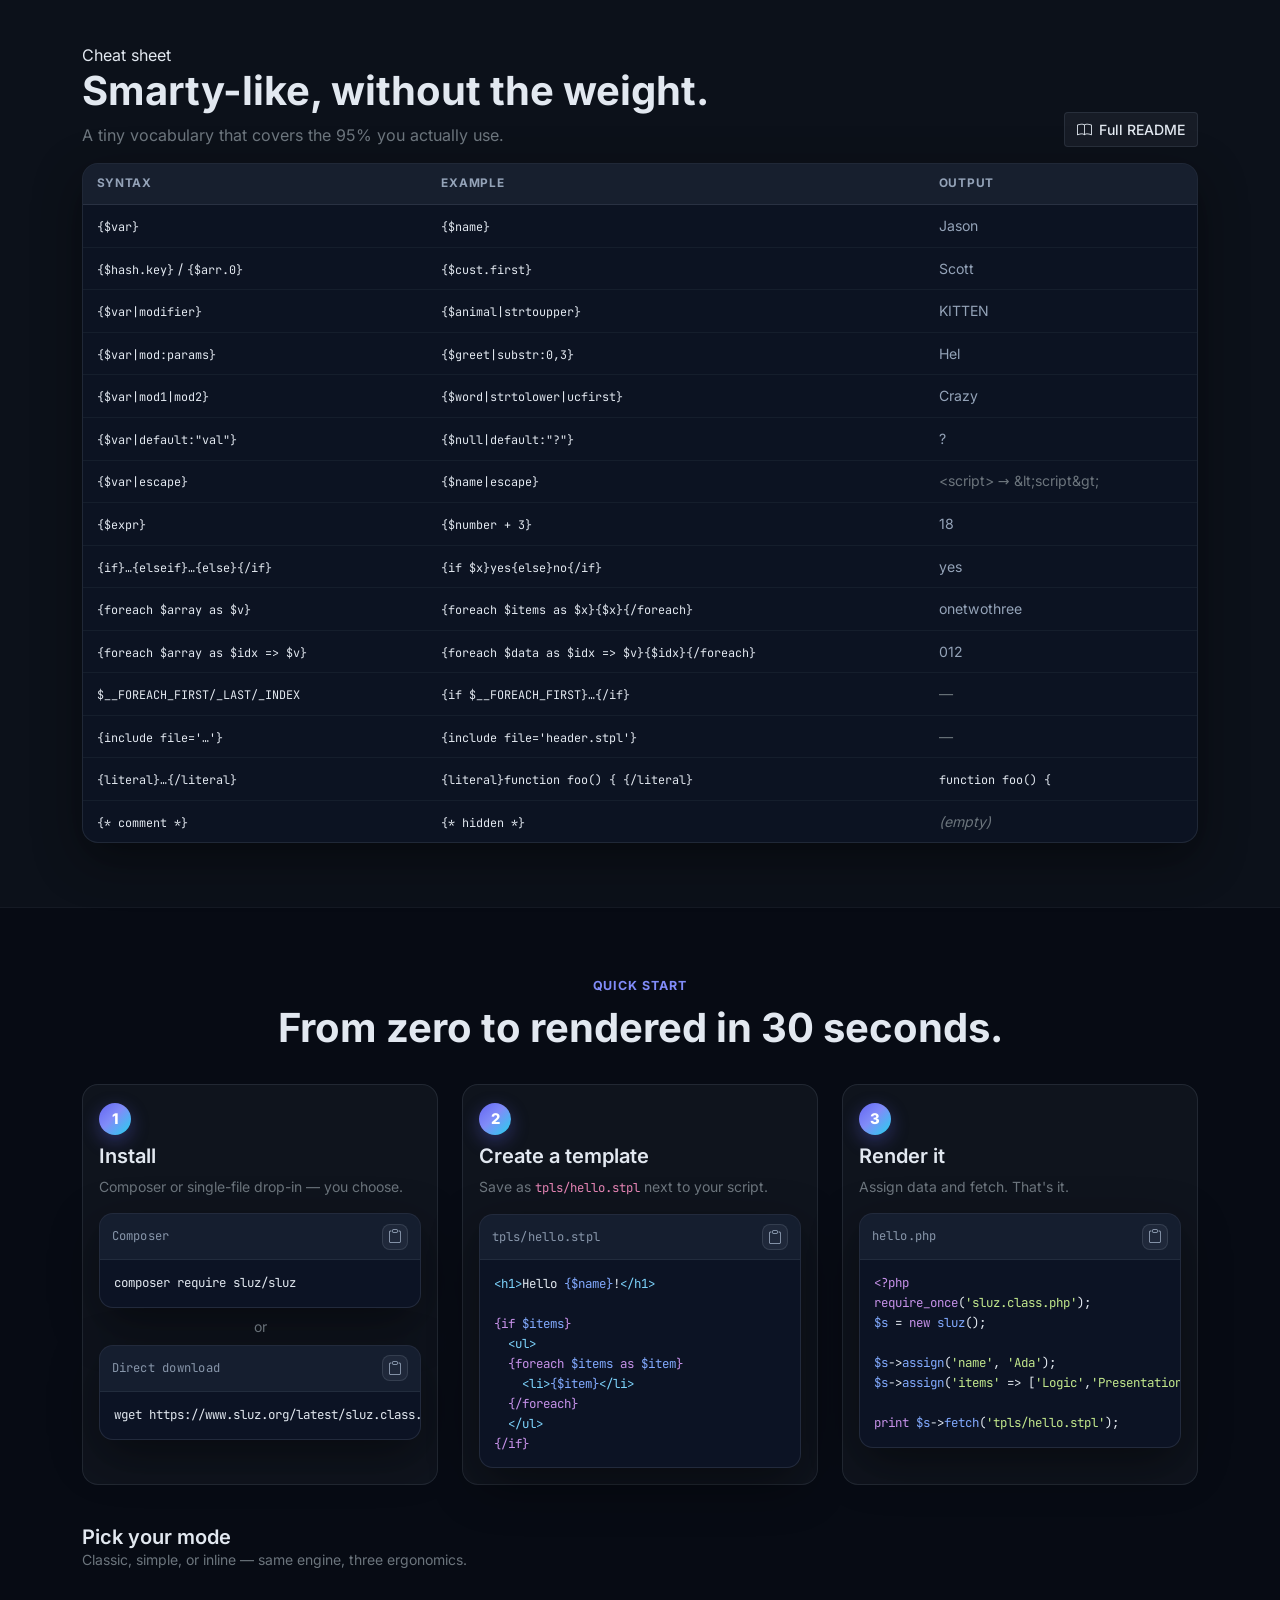
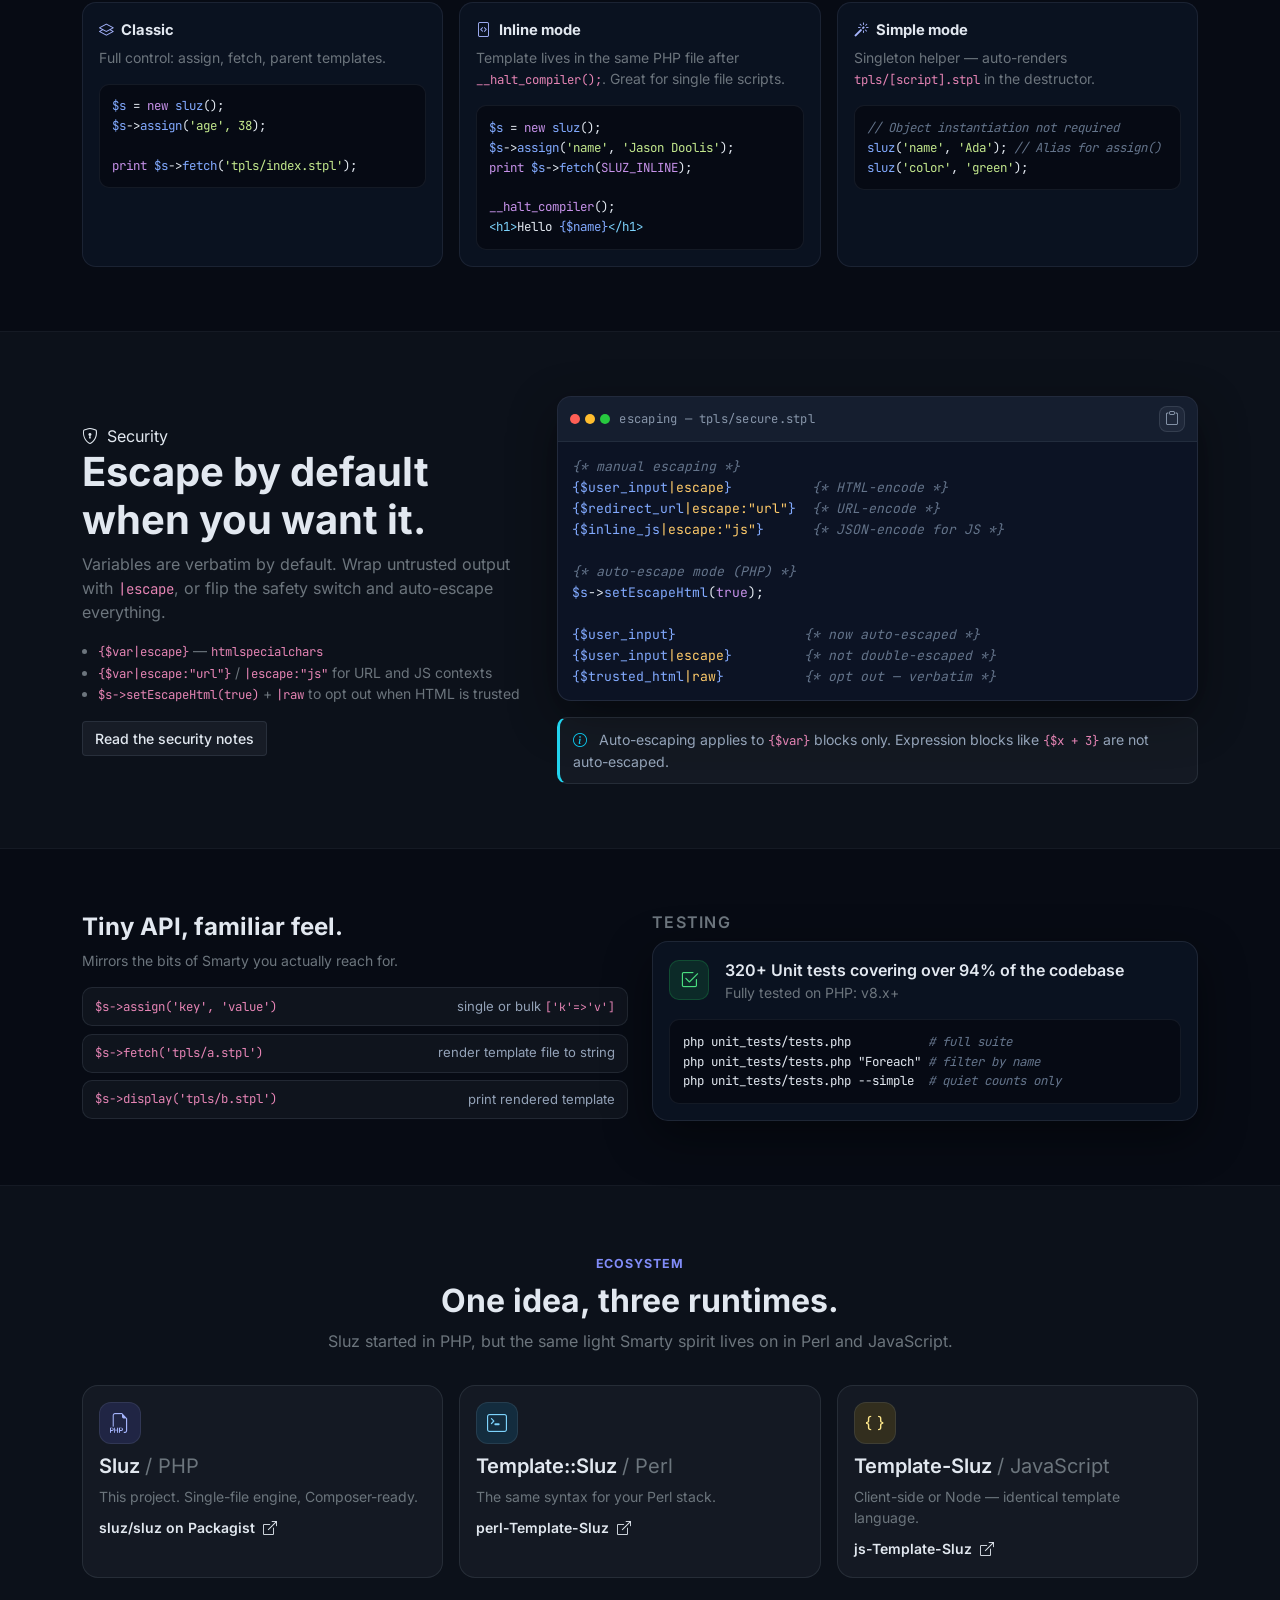
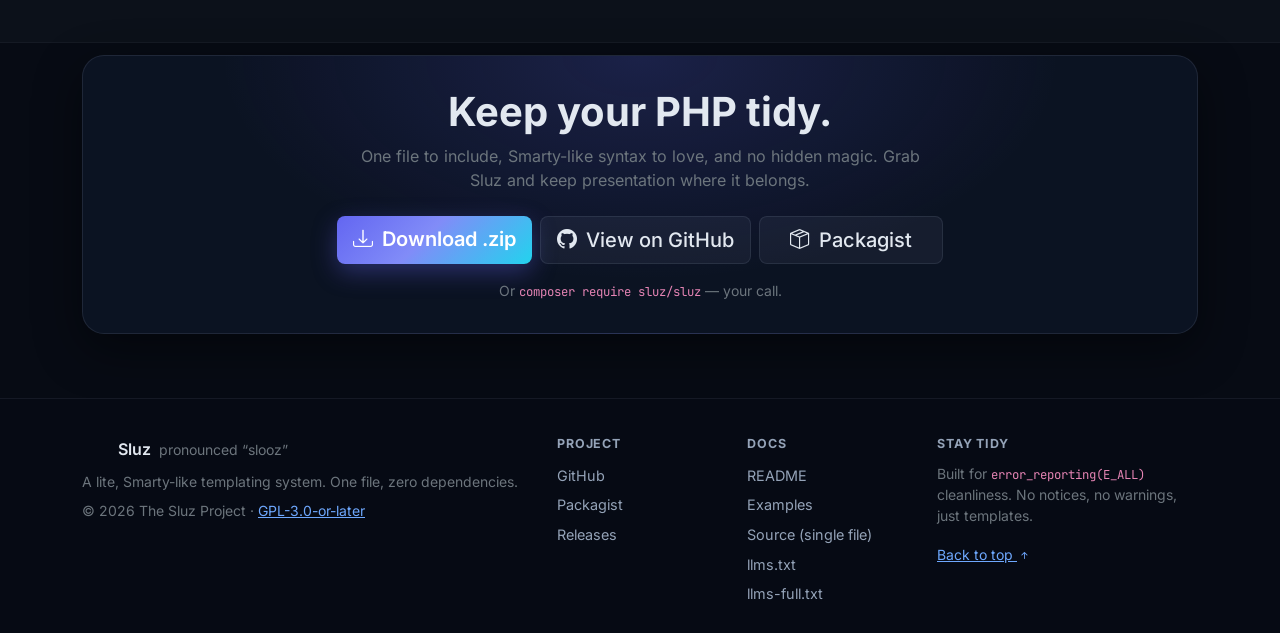
==== commit 5ac880db: "Show assign in inline example and update test count" ====
--- a/index.html
+++ b/index.html
@@ -365,6 +365,7 @@
 					<div class="mode-head"><i class="bi bi-file-code"></i> Inline mode</div>
 					<p class="small text-secondary">Template lives in the same PHP file after <code>__halt_compiler();</code>. Great for single file scripts.</p>
 <pre class="mode-code"><code><span class="tk-var">$s</span> = <span class="tk-kw">new</span> <span class="tk-fn">sluz</span>();
+<span class="tk-var">$s</span>-><span class="tk-fn">assign</span>(<span class="tk-str">'name'</span>, <span class="tk-str">'Jason Doolis'</span>);
 <span class="tk-kw">print</span> <span class="tk-var">$s</span>-><span class="tk-fn">fetch</span>(<span class="tk-kw">SLUZ_INLINE</span>);
 
 <span class="tk-kw">__halt_compiler</span>();
@@ -444,7 +445,7 @@
 						<div class="d-flex align-items-center gap-3 mb-3">
 							<div class="req-icon"><i class="bi bi-check2-square"></i></div>
 							<div>
-								<div class="fw-semibold">250+ Unit tests covering over 94% of the codebase</div>
+								<div class="fw-semibold">320+ Unit tests covering over 94% of the codebase</div>
 								<div class="small text-secondary">Fully tested on PHP: v8.x+</div>
 							</div>
 						</div>
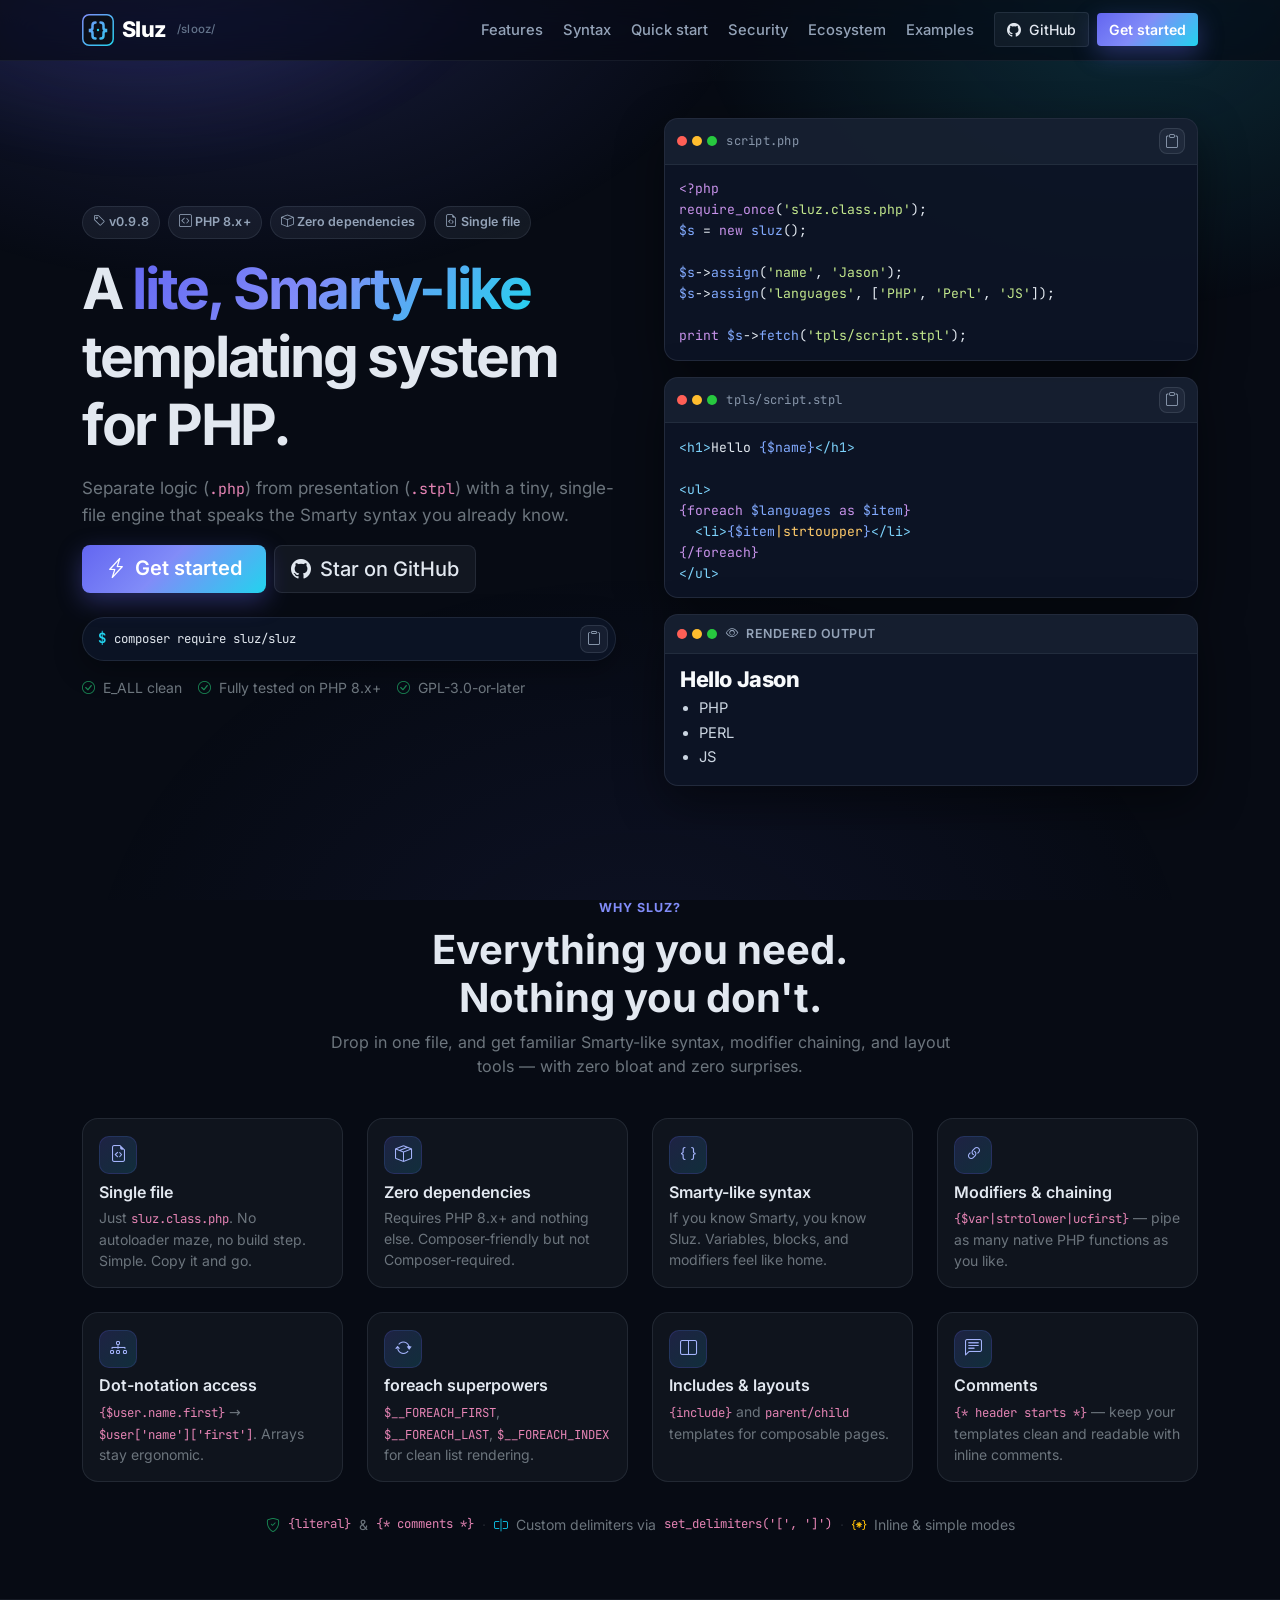
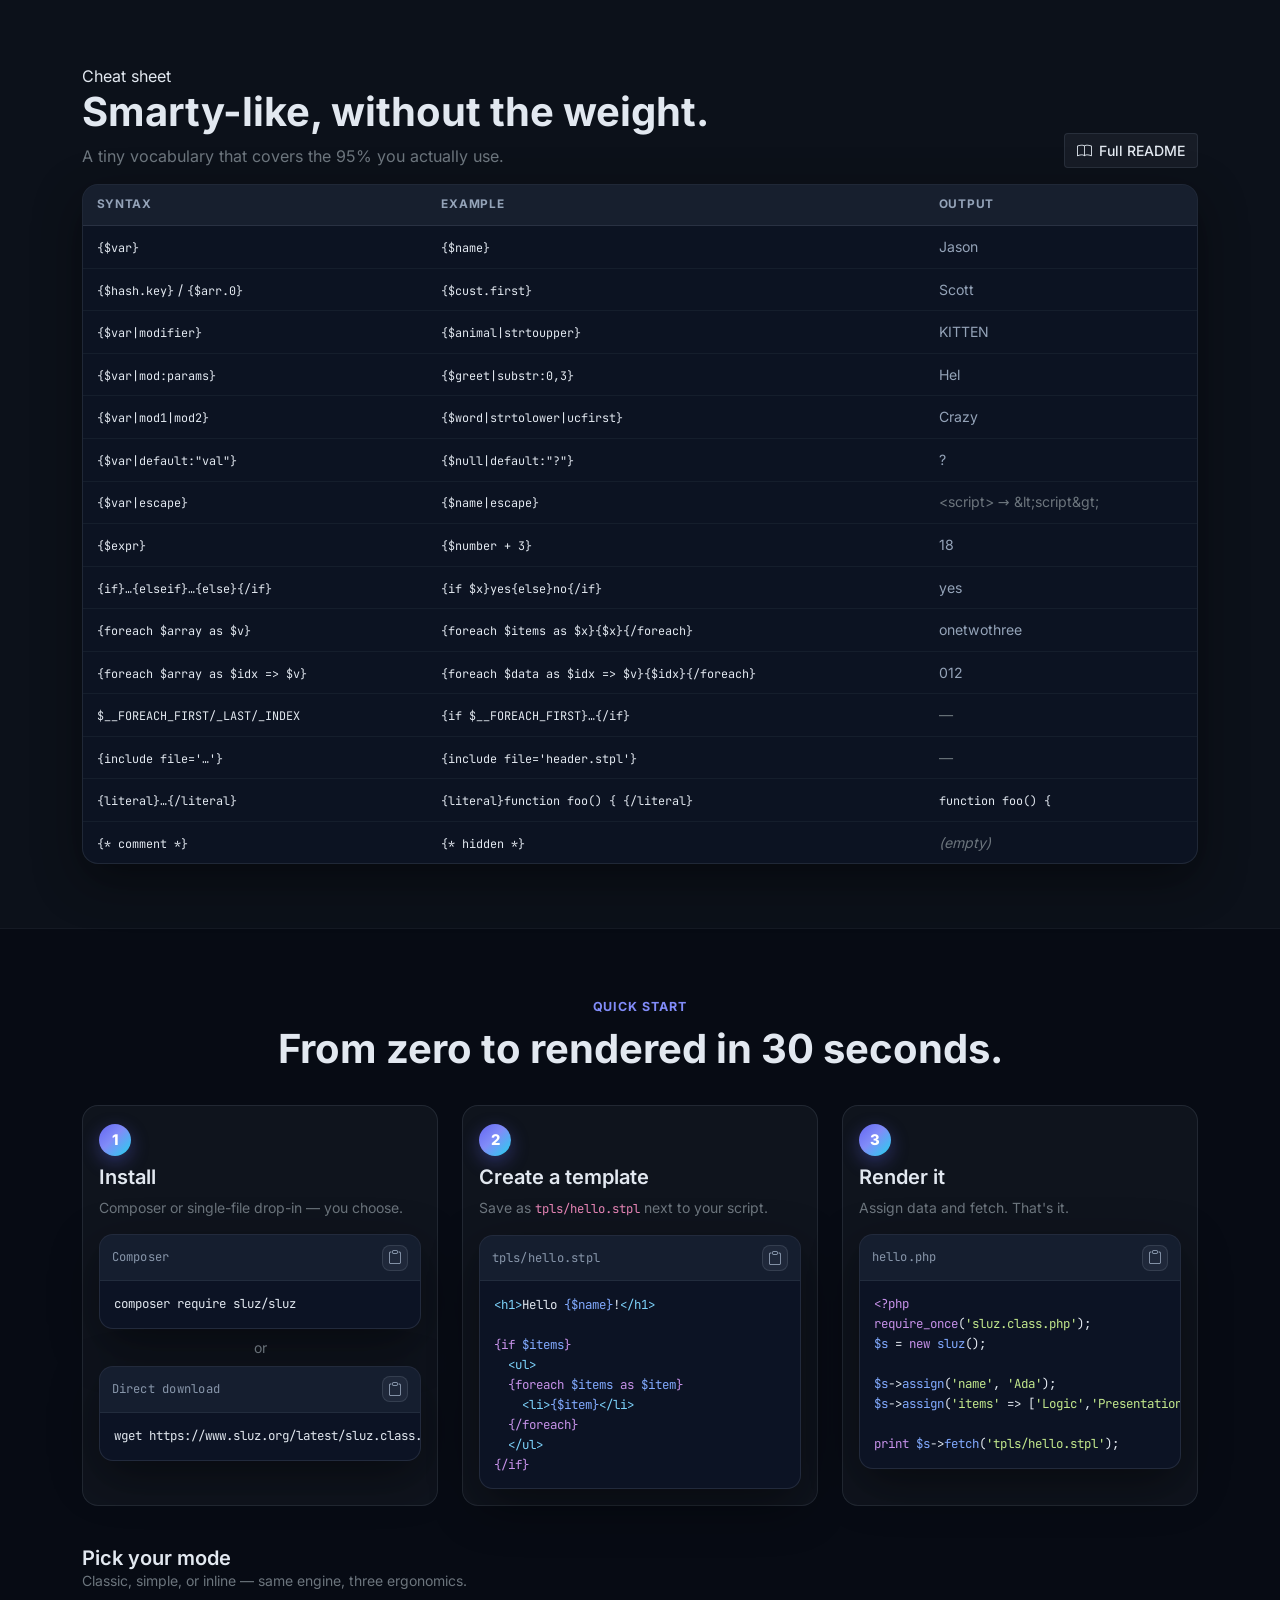
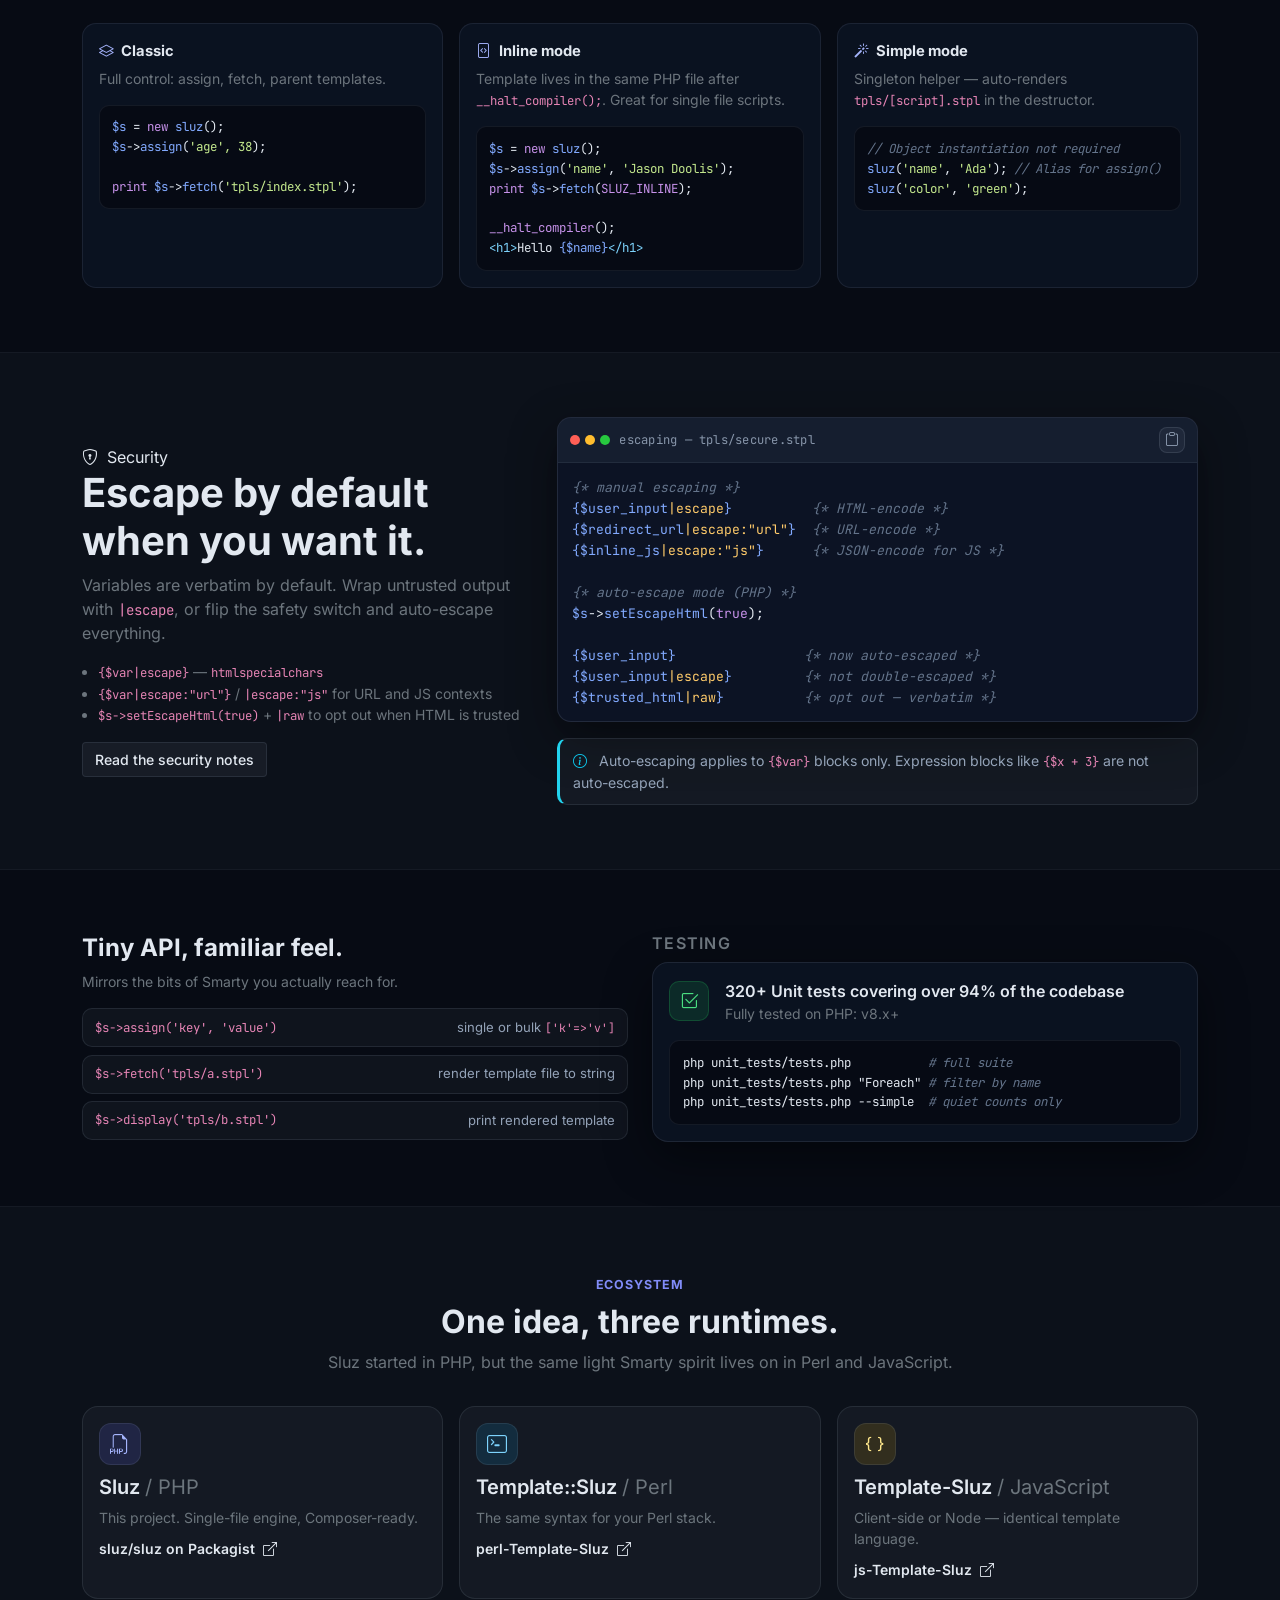
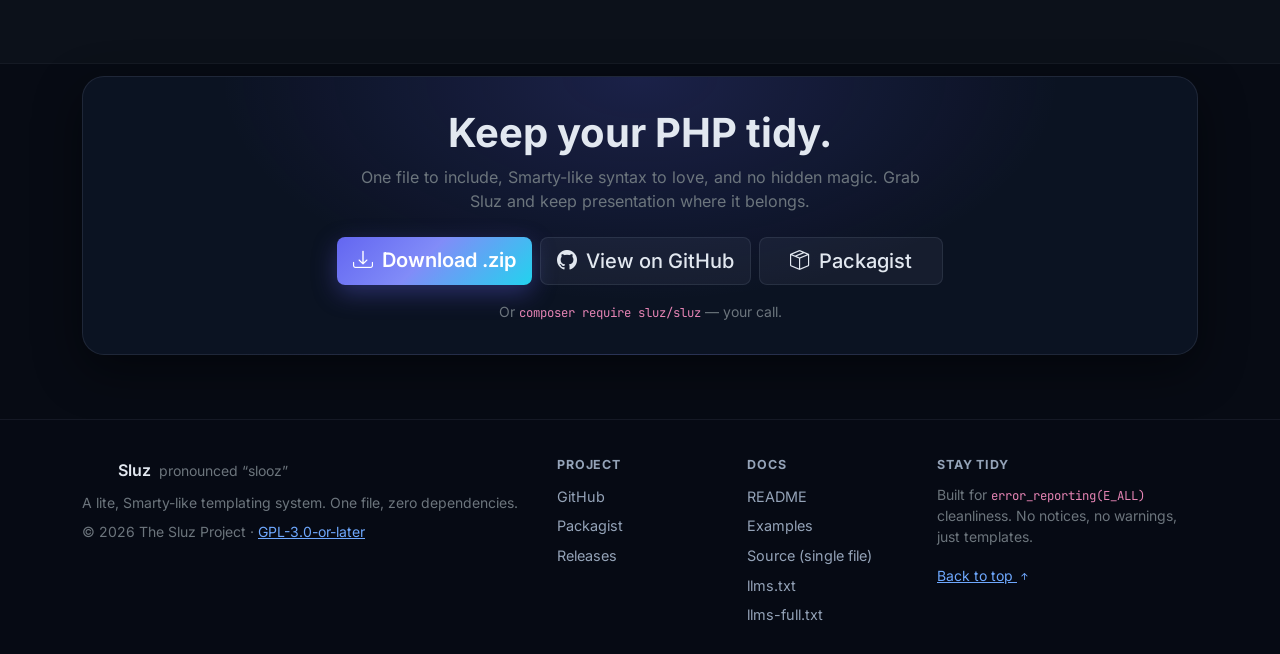
==== commit 7f19fd69: "Add `<?php` to index.html" ====
--- a/index.html
+++ b/index.html
@@ -129,7 +129,8 @@
 											<span class="window-title">script.php</span>
 											<button class="copy-btn sm" type="button" data-copy-target="#code-php" aria-label="Copy PHP example"><i class="bi bi-clipboard"></i></button>
 										</div>
-<pre><code id="code-php"><span class="tk-kw">require_once</span>(<span class="tk-str">'sluz.class.php'</span>);
+<pre><code id="code-php"><span class="tk-kw">&lt;?php</span>
+<span class="tk-kw">require_once</span>(<span class="tk-str">'sluz.class.php'</span>);
 <span class="tk-var">$s</span> = <span class="tk-kw">new</span> <span class="tk-fn">sluz</span>();
 
 <span class="tk-var">$s</span>-><span class="tk-fn">assign</span>(<span class="tk-str">'name'</span>, <span class="tk-str">'Jason'</span>);
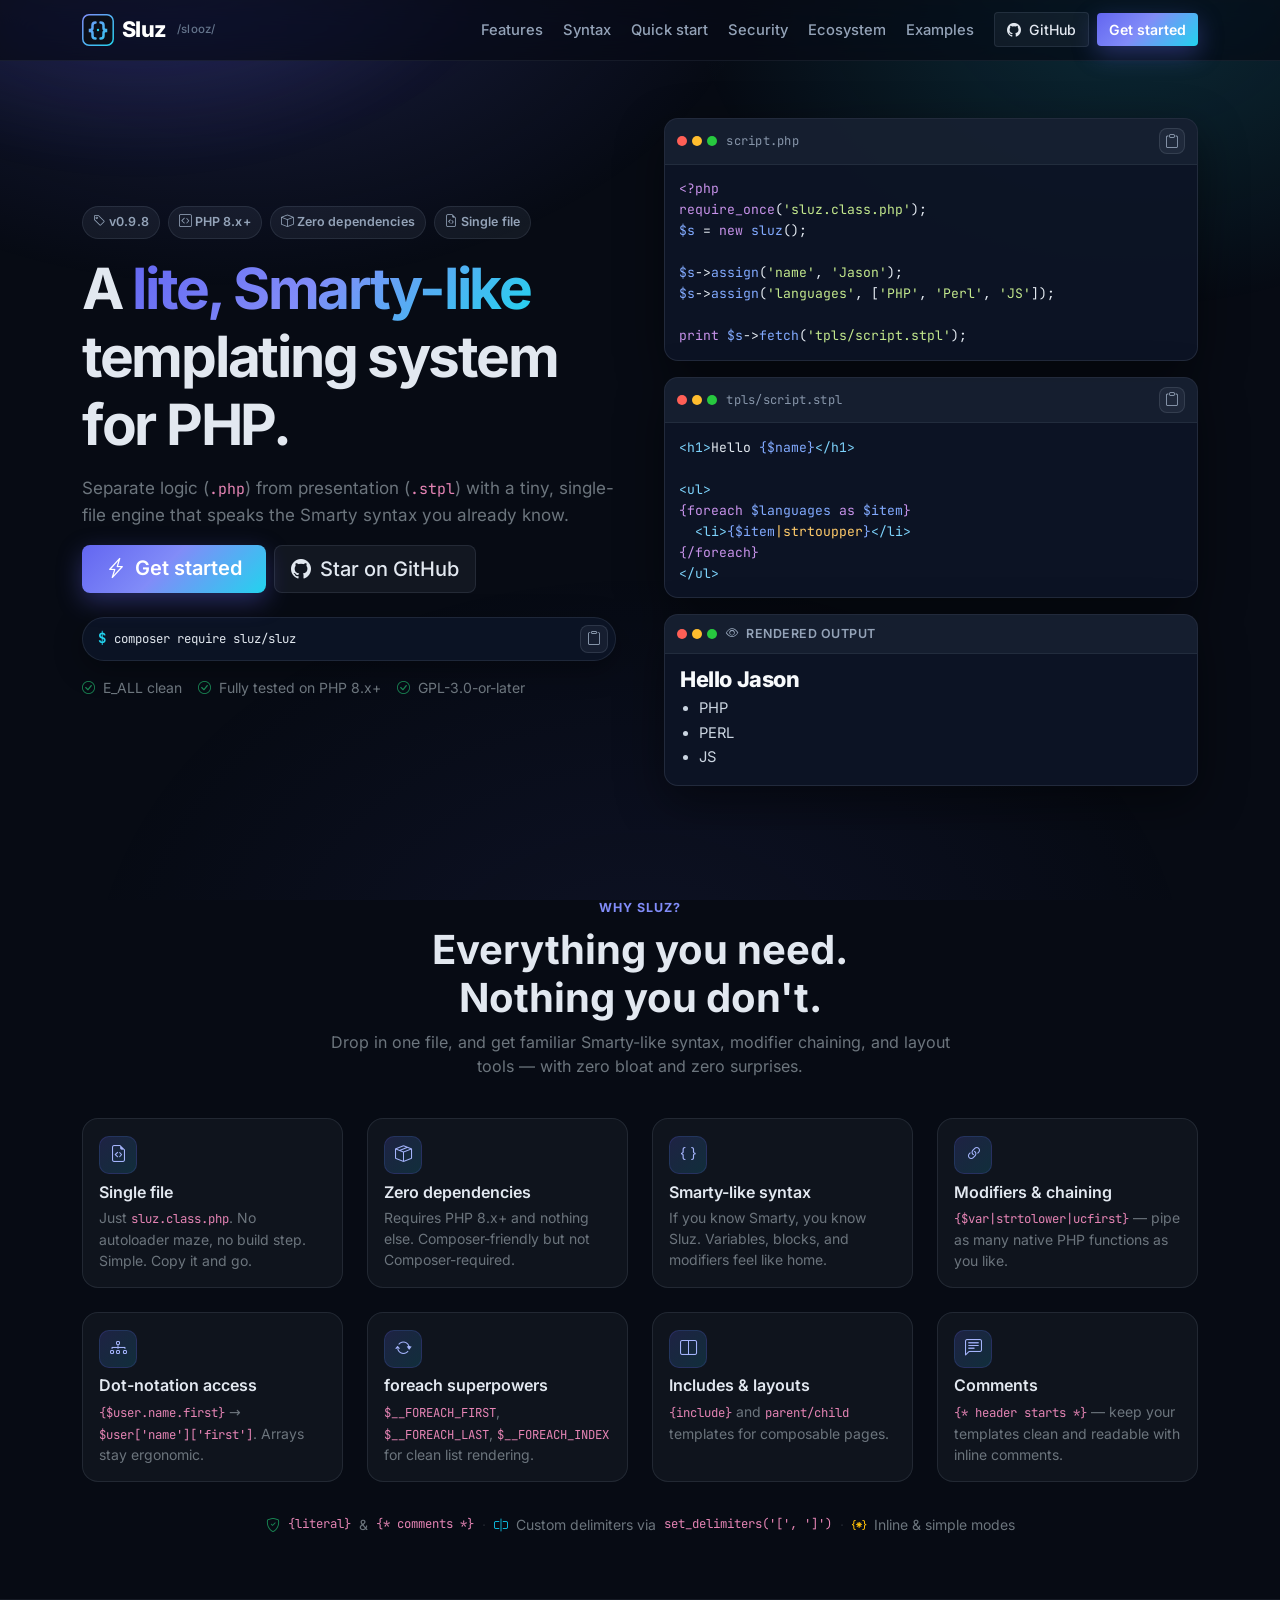
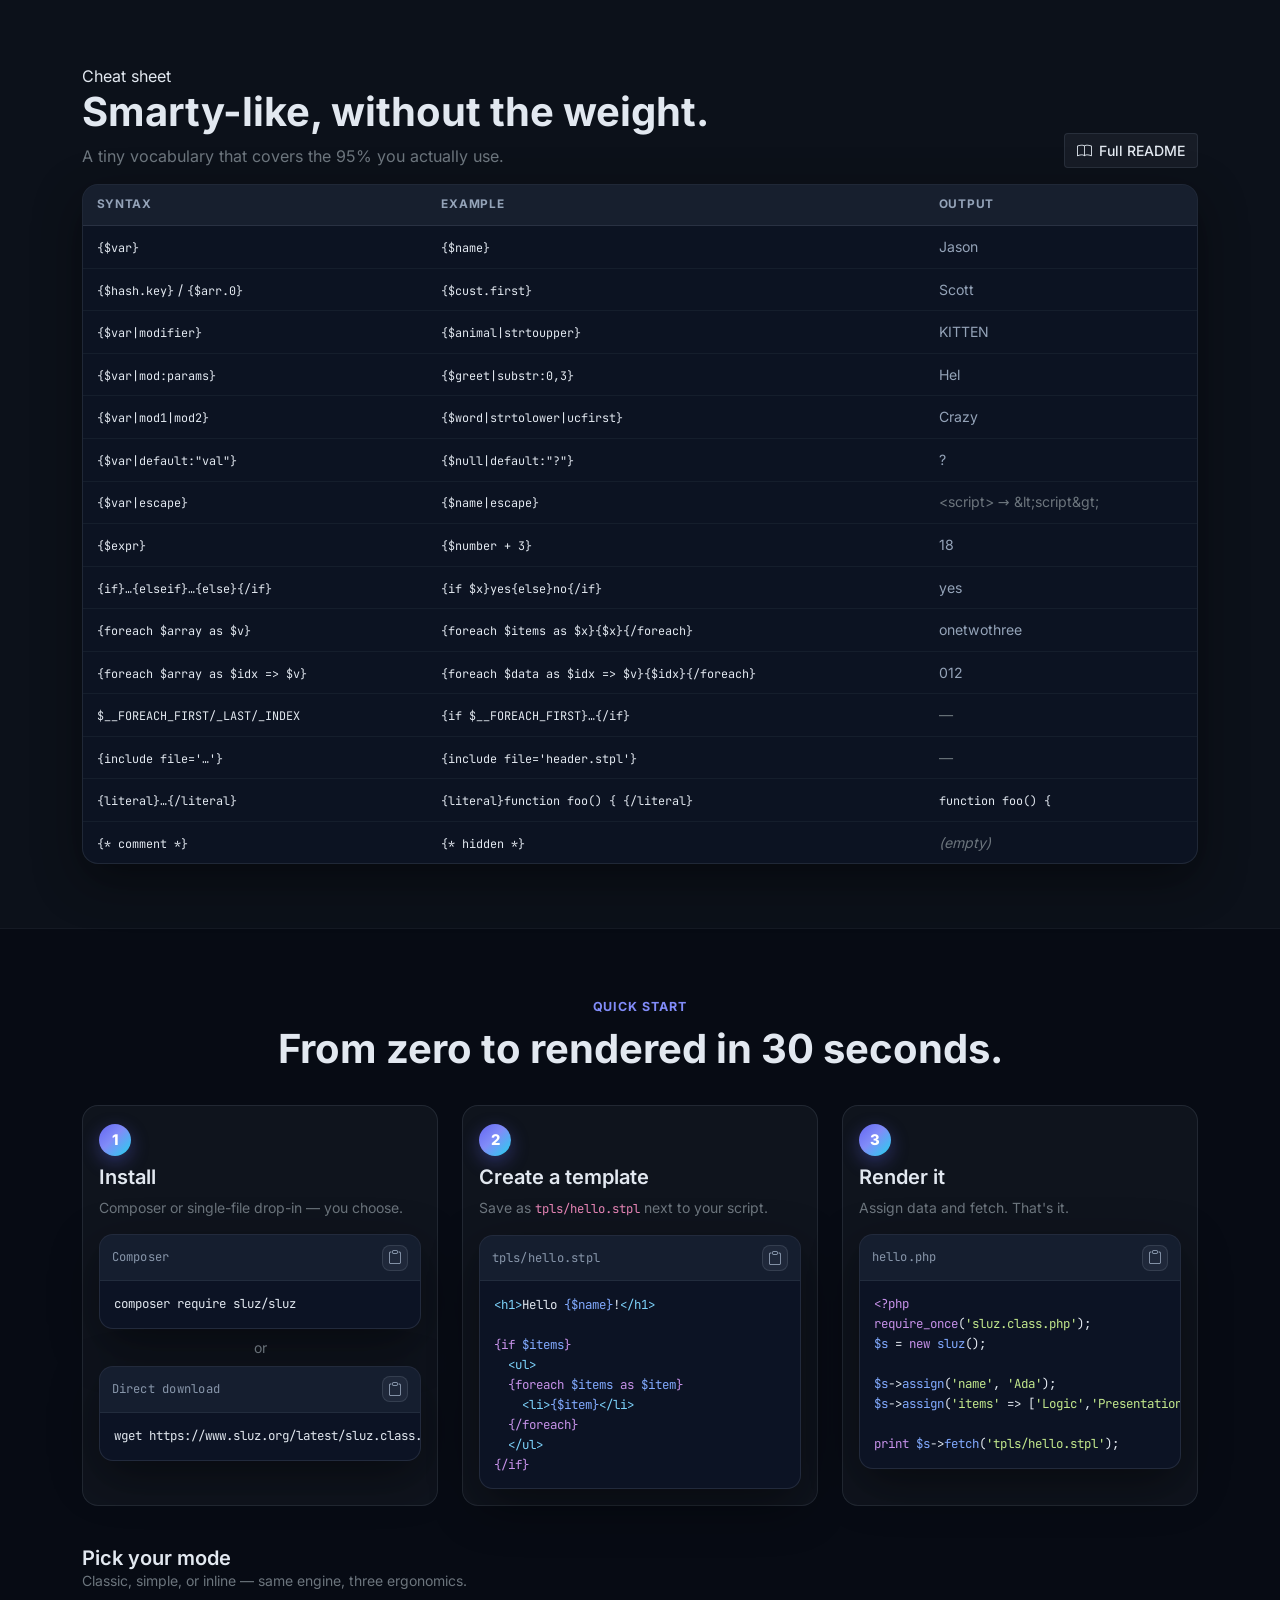
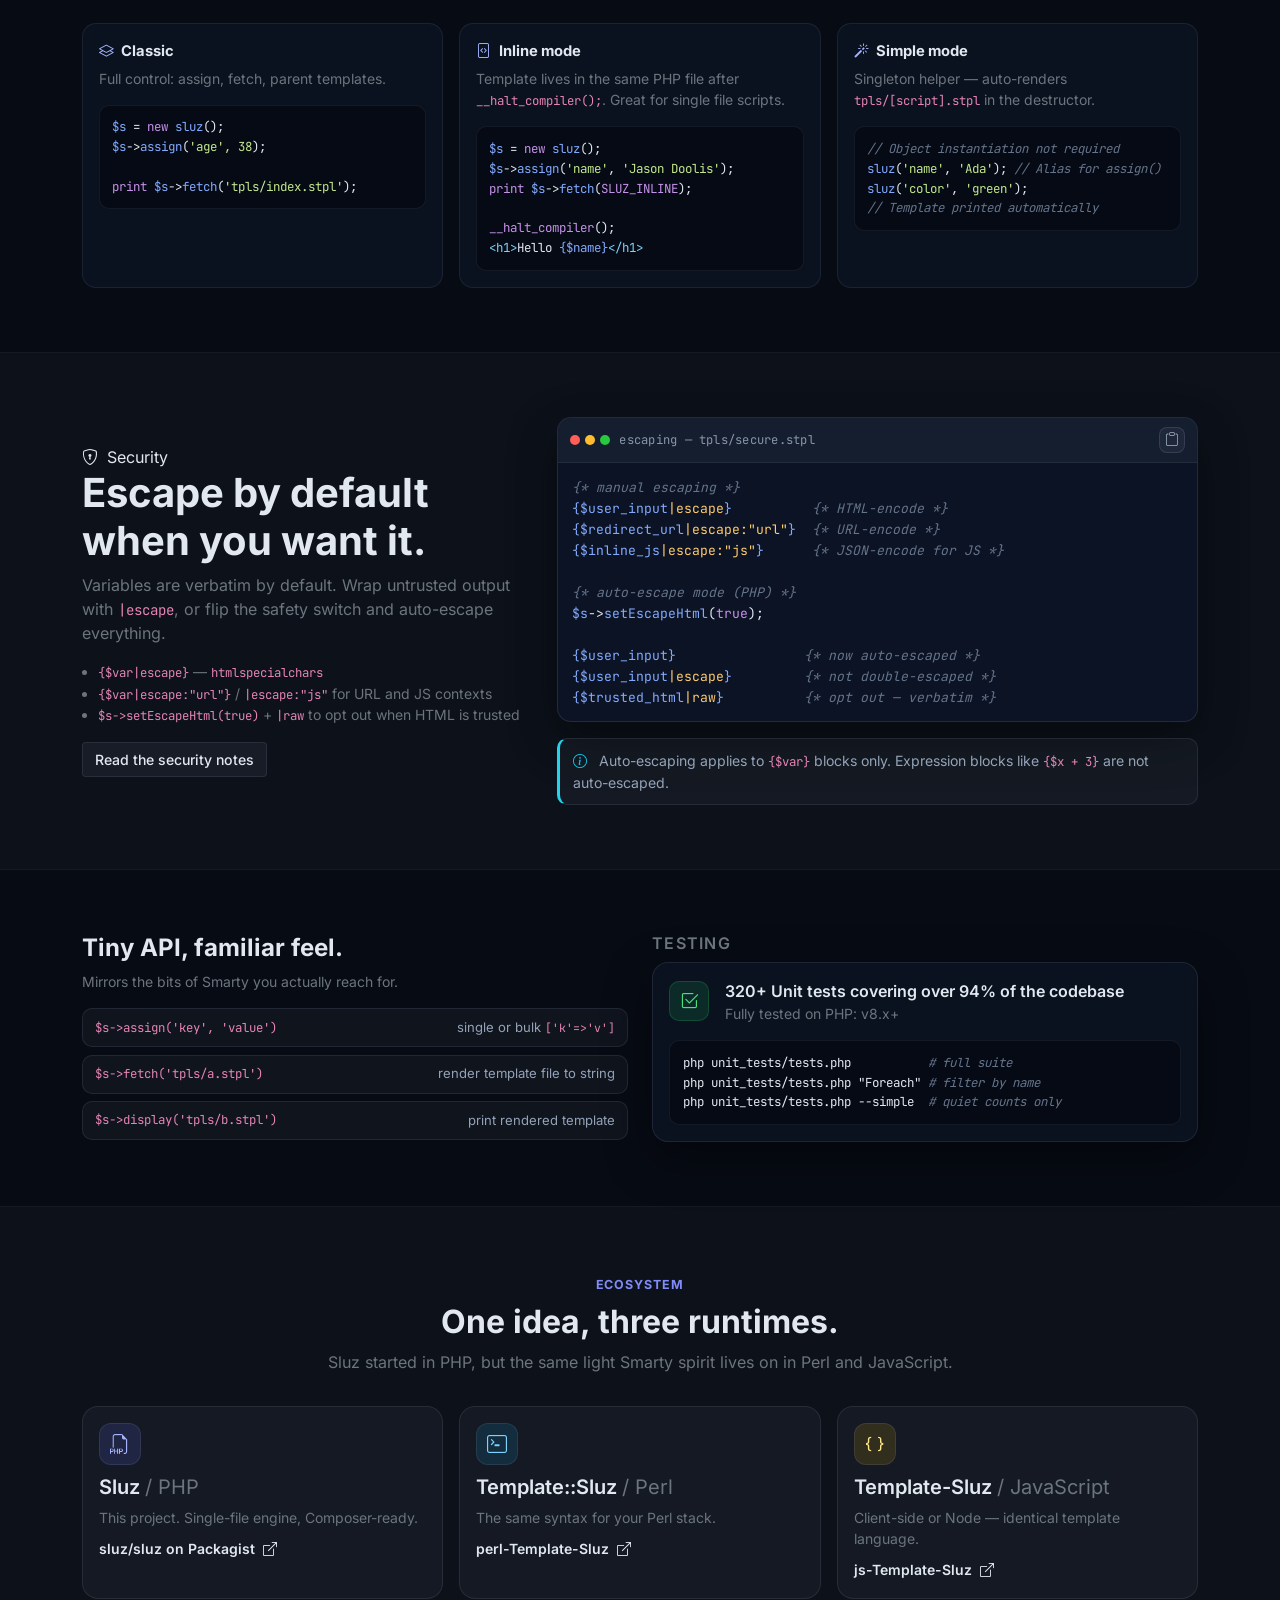
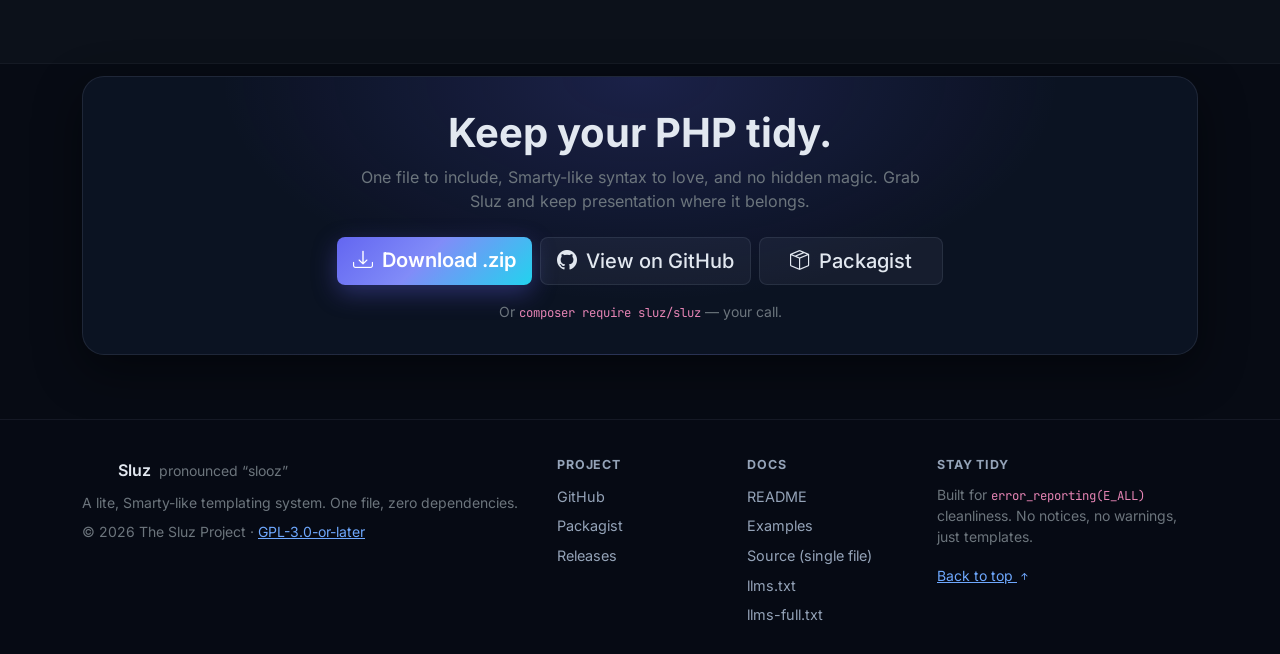
==== commit f90bb706: "Add a comment to the Simple mode example" ====
--- a/index.html
+++ b/index.html
@@ -377,7 +377,8 @@
 					<p class="small text-secondary">Singleton helper — auto-renders <code>tpls/[script].stpl</code> in the destructor.</p>
 <pre class="mode-code"><code><span class="tk-cmt">// Object instantiation not required</span>
 <span class="tk-fn">sluz</span>(<span class="tk-str">'name'</span>, <span class="tk-str">'Ada'</span>); <span class="tk-cmt">// Alias for assign()</span>
-<span class="tk-fn">sluz</span>(<span class="tk-str">'color'</span>, <span class="tk-str">'green'</span>);</code></pre>
+<span class="tk-fn">sluz</span>(<span class="tk-str">'color'</span>, <span class="tk-str">'green'</span>);
+<span class="tk-cmt">// Template printed automatically</span></code></pre>
 				</div></div>
 			</div>
 		</div>
